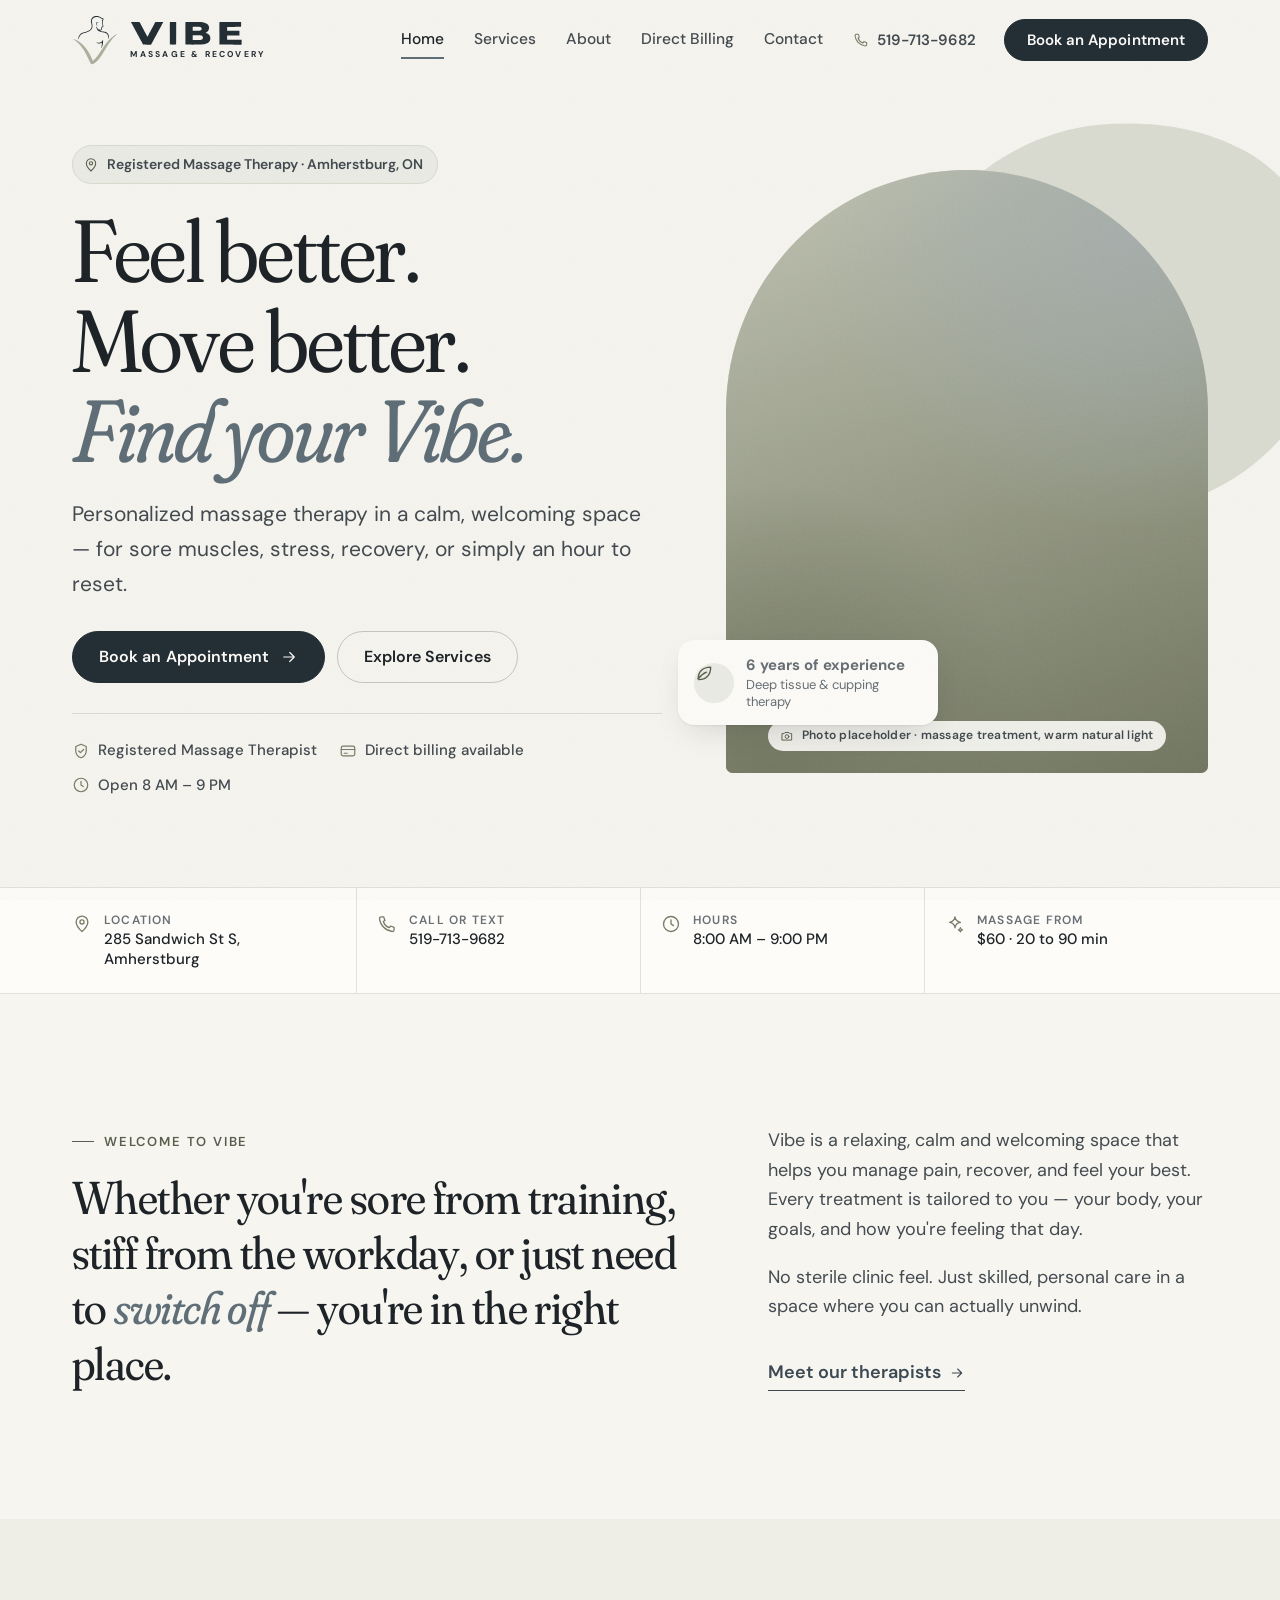
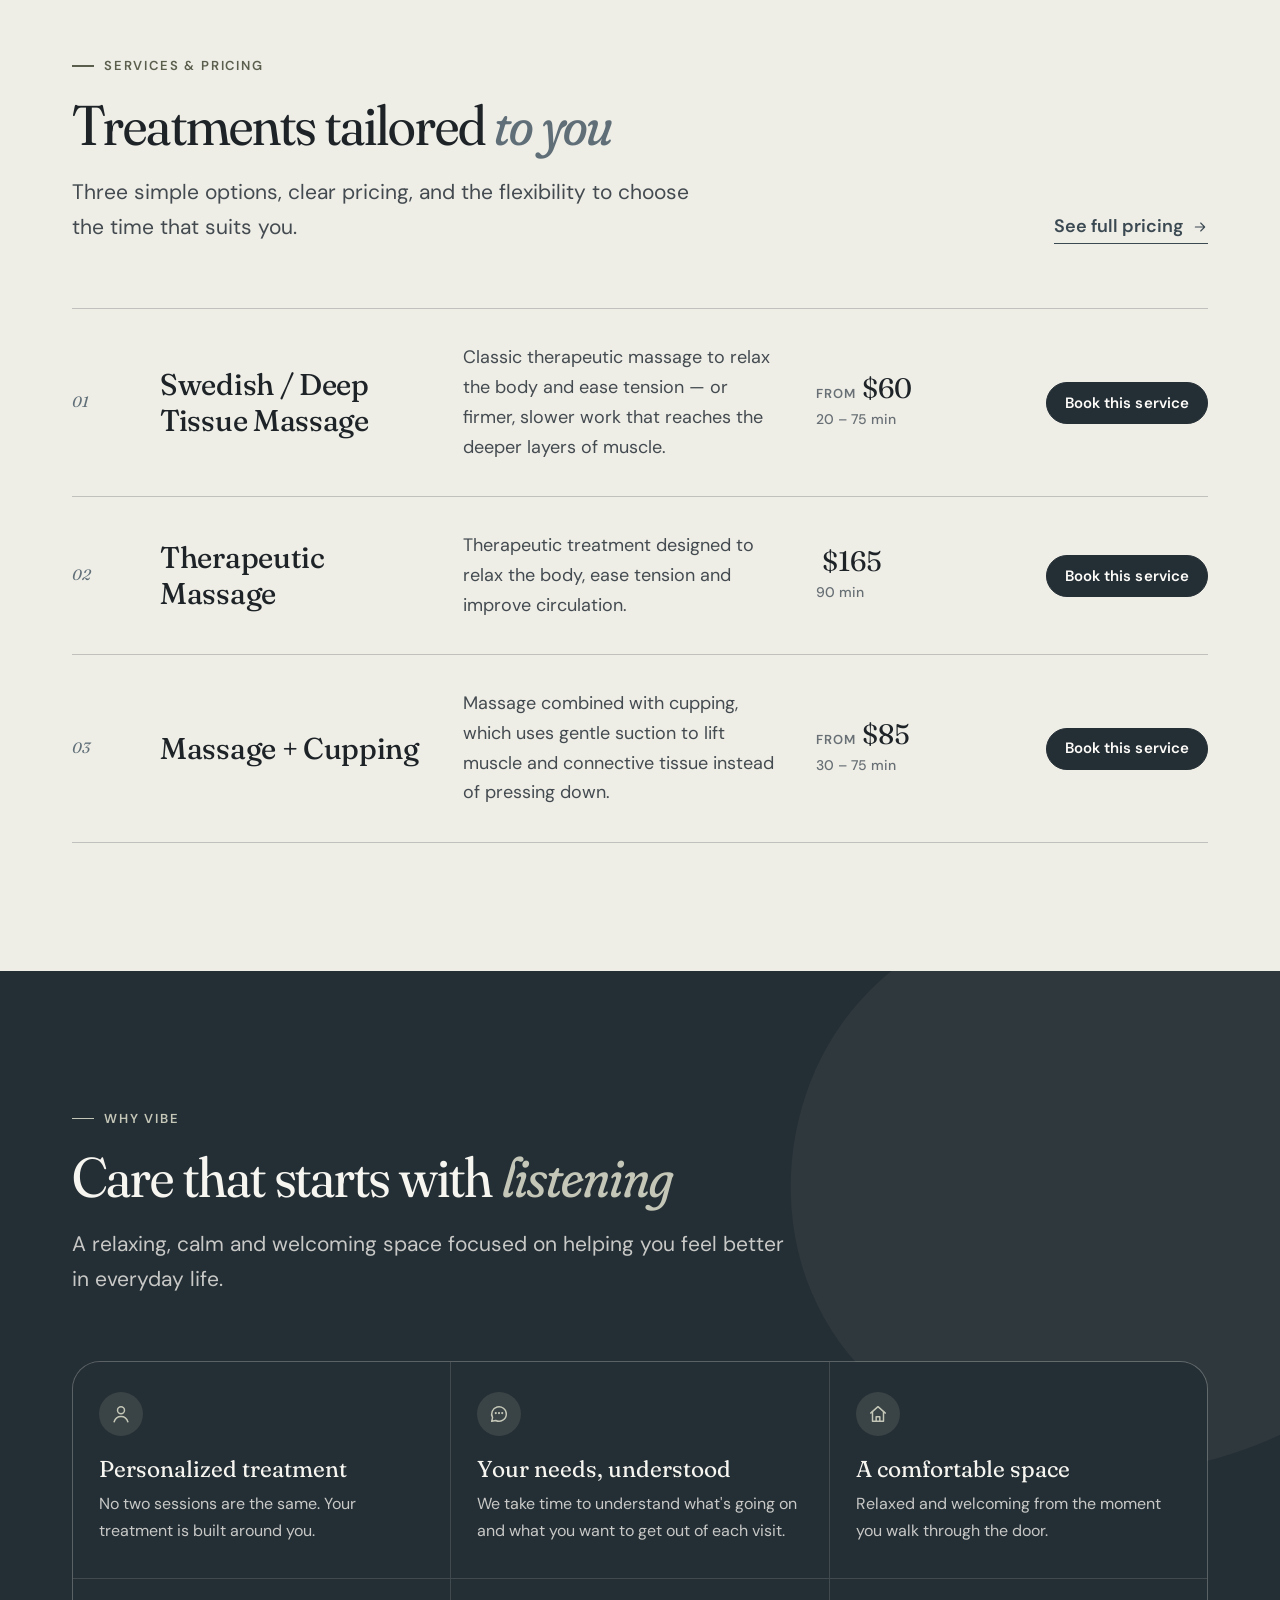
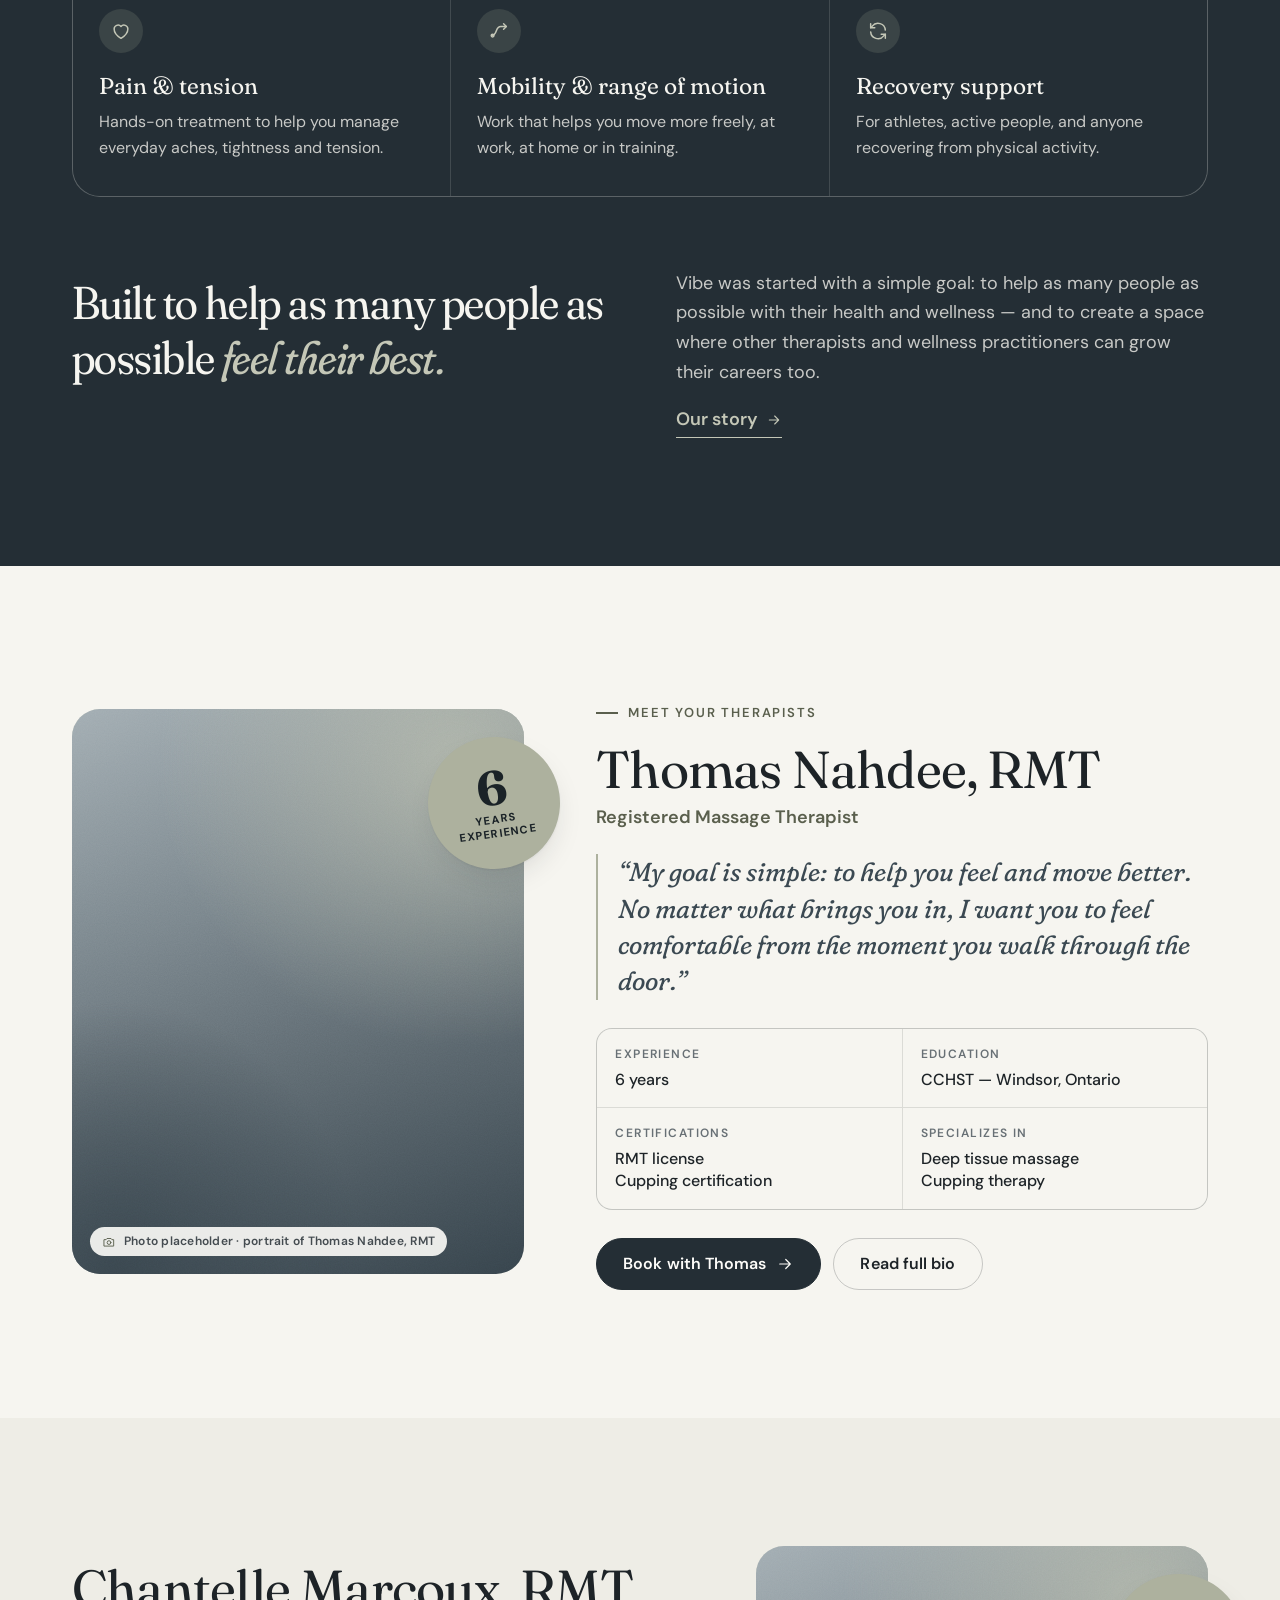
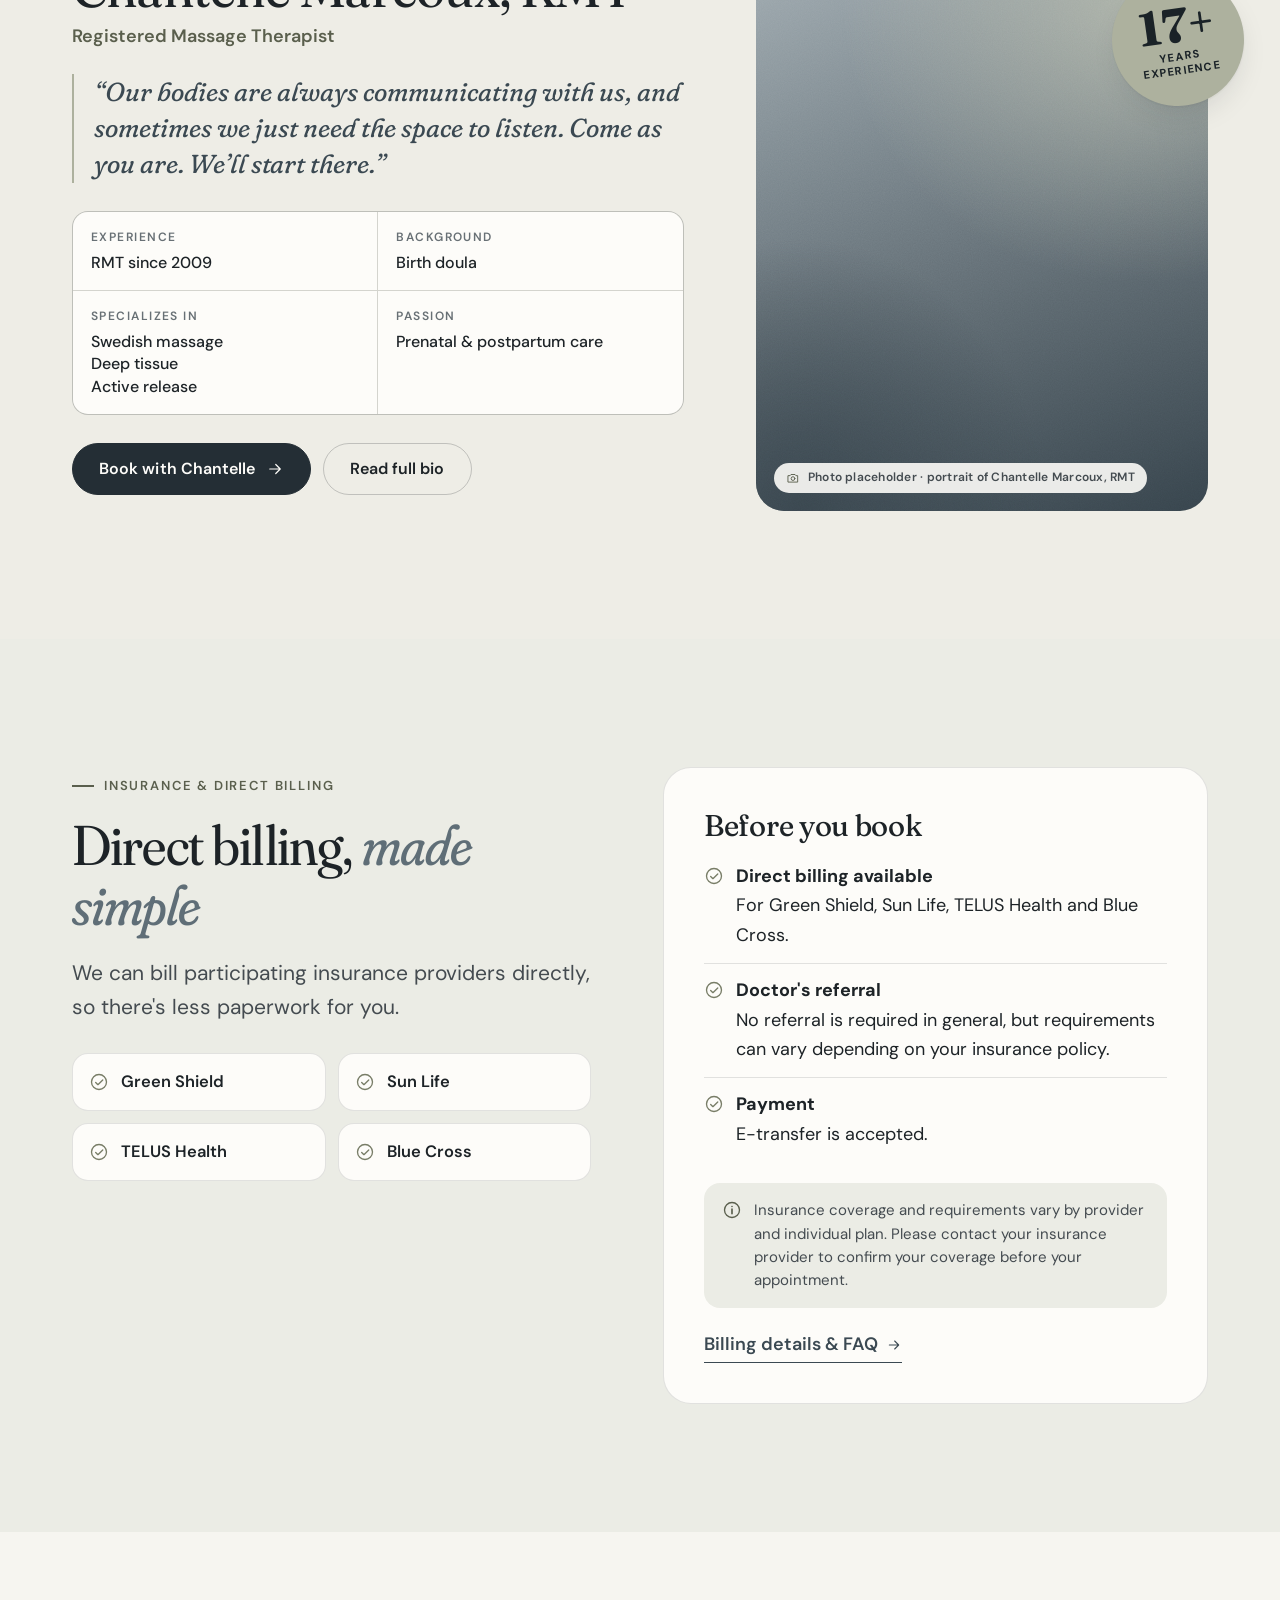
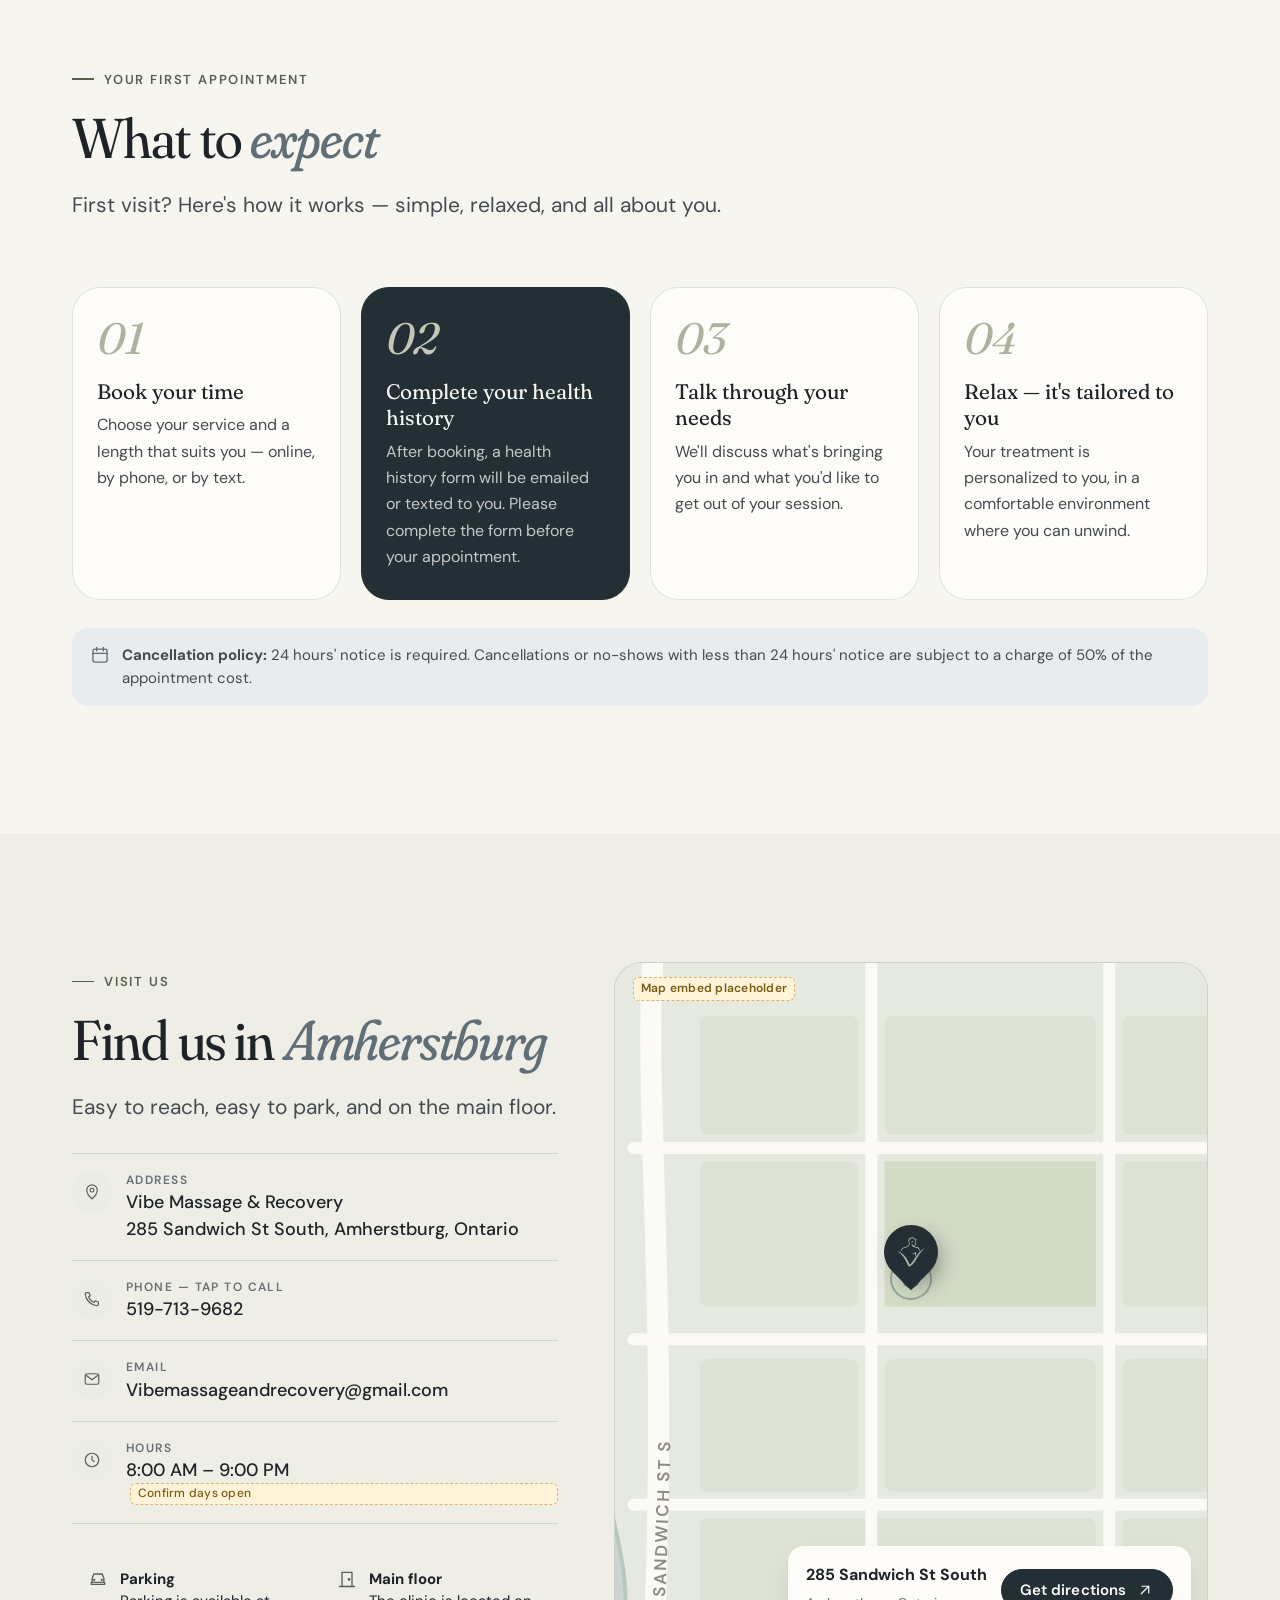
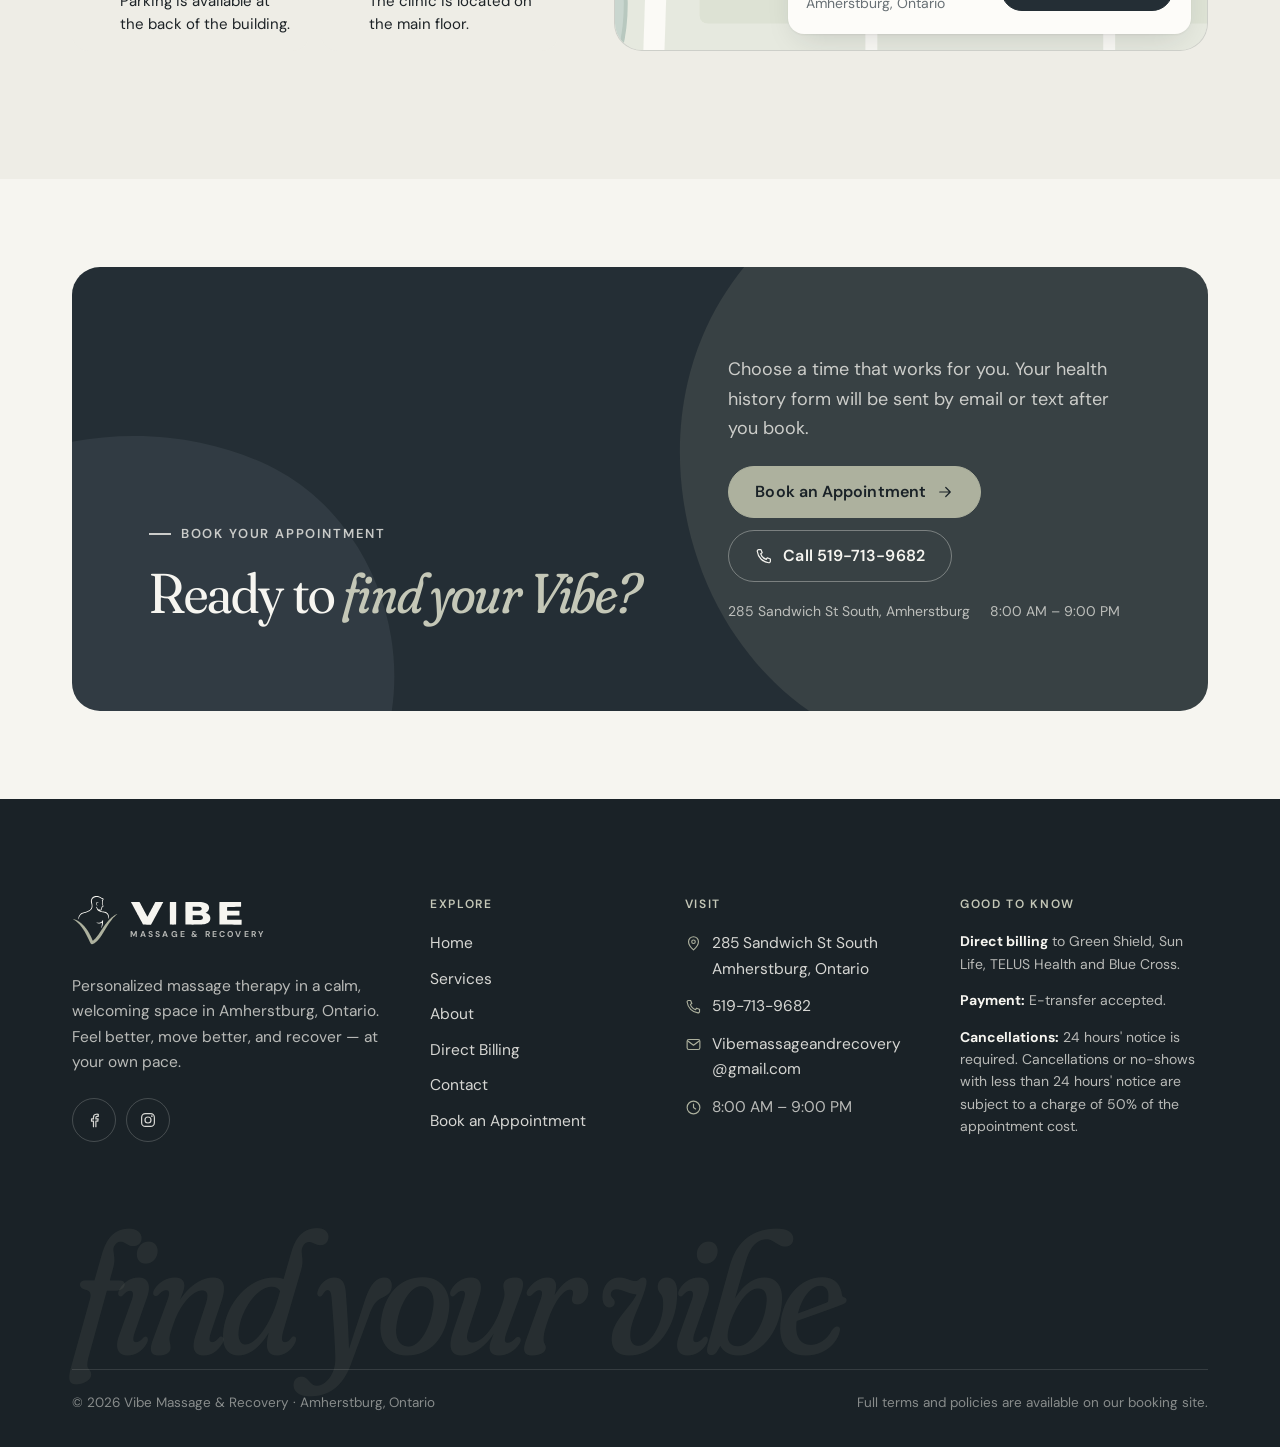
==== index.html @ 2828979a "Use the official Vibe logo and match site colours to it Trace the supplied logo to SVG (full logo, m" ====
<!doctype html>
<html lang="en-CA" class="no-js">
<head>
  <meta charset="utf-8">
  <meta name="viewport" content="width=device-width, initial-scale=1, viewport-fit=cover">
  <title>Vibe Massage & Recovery | Registered Massage Therapy in Amherstburg, ON</title>
  <meta name="description" content="Personalized massage therapy in a calm, welcoming space in Amherstburg, Ontario. Swedish, deep tissue and cupping massage with Thomas Nahdee, RMT and Chantelle Marcoux, RMT. Direct billing available.">
  <meta name="theme-color" content="#f6f5f0">
  <meta property="og:type" content="website">
  <meta property="og:title" content="Vibe Massage & Recovery | Registered Massage Therapy in Amherstburg, ON">
  <meta property="og:description" content="Personalized massage therapy in a calm, welcoming space in Amherstburg, Ontario. Swedish, deep tissue and cupping massage with Thomas Nahdee, RMT and Chantelle Marcoux, RMT. Direct billing available.">
  <meta property="og:locale" content="en_CA">
  <link rel="icon" href="assets/img/favicon.svg" type="image/svg+xml">
  <link rel="preconnect" href="https://fonts.googleapis.com">
  <link rel="preconnect" href="https://fonts.gstatic.com" crossorigin>
  <link href="https://fonts.googleapis.com/css2?family=DM+Sans:opsz,wght@9..40,400;9..40,500;9..40,600;9..40,700&family=Fraunces:ital,opsz,wght,SOFT@0,9..144,300..600,0..100;1,9..144,300..600,0..100&display=swap" rel="stylesheet">
  <link rel="stylesheet" href="assets/css/styles.css">
  <script type="application/ld+json">
  {
    "@context": "https://schema.org",
    "@type": "HealthAndBeautyBusiness",
    "name": "Vibe Massage & Recovery",
    "telephone": "+1-519-713-9682",
    "email": "Vibemassageandrecovery@gmail.com",
    "address": {
      "@type": "PostalAddress",
      "streetAddress": "285 Sandwich St South",
      "addressLocality": "Amherstburg",
      "addressRegion": "ON",
      "addressCountry": "CA"
    },
    "paymentAccepted": "E-transfer"
  }
  </script>
</head>
<body data-page="index.html">
<a class="skip-link" href="#main">Skip to content</a>
<svg width="0" height="0" style="position:absolute" aria-hidden="true" focusable="false">
<symbol id="i-phone" viewBox="0 0 24 24" fill="none" stroke="currentColor" stroke-width="1.6" stroke-linecap="round" stroke-linejoin="round"><path d="M5 3.5h3l1.6 4.2-2 1.3a11 11 0 0 0 7.4 7.4l1.3-2 4.2 1.6v3a2 2 0 0 1-2.2 2A17.5 17.5 0 0 1 3 5.7 2 2 0 0 1 5 3.5Z"/></symbol>
<symbol id="i-mail" viewBox="0 0 24 24" fill="none" stroke="currentColor" stroke-width="1.6" stroke-linecap="round" stroke-linejoin="round"><rect x="3" y="5" width="18" height="14" rx="2.5"/><path d="m4 7 8 6 8-6"/></symbol>
<symbol id="i-pin" viewBox="0 0 24 24" fill="none" stroke="currentColor" stroke-width="1.6" stroke-linecap="round" stroke-linejoin="round"><path d="M12 21s-7-6.2-7-11.5a7 7 0 0 1 14 0C19 14.8 12 21 12 21Z"/><circle cx="12" cy="9.5" r="2.5"/></symbol>
<symbol id="i-clock" viewBox="0 0 24 24" fill="none" stroke="currentColor" stroke-width="1.6" stroke-linecap="round" stroke-linejoin="round"><circle cx="12" cy="12" r="9"/><path d="M12 7v5l3 2"/></symbol>
<symbol id="i-arrow" viewBox="0 0 24 24" fill="none" stroke="currentColor" stroke-width="1.6" stroke-linecap="round" stroke-linejoin="round"><path d="M5 12h14M13 6l6 6-6 6"/></symbol>
<symbol id="i-arrow-up-right" viewBox="0 0 24 24" fill="none" stroke="currentColor" stroke-width="1.6" stroke-linecap="round" stroke-linejoin="round"><path d="M7 17 17 7M8 7h9v9"/></symbol>
<symbol id="i-check" viewBox="0 0 24 24" fill="none" stroke="currentColor" stroke-width="1.6" stroke-linecap="round" stroke-linejoin="round"><circle cx="12" cy="12" r="9"/><path d="m8 12.5 2.7 2.7L16.5 9.5"/></symbol>
<symbol id="i-leaf" viewBox="0 0 24 24" fill="none" stroke="currentColor" stroke-width="1.6" stroke-linecap="round" stroke-linejoin="round"><path d="M5 19c0-8 5-14 15-14 0 10-6 15-14 15"/><path d="M5 19c3-4 6-6.5 10-8"/></symbol>
<symbol id="i-calendar" viewBox="0 0 24 24" fill="none" stroke="currentColor" stroke-width="1.6" stroke-linecap="round" stroke-linejoin="round"><rect x="3.5" y="5" width="17" height="15.5" rx="2.5"/><path d="M3.5 10h17M8 3v4M16 3v4"/></symbol>
<symbol id="i-user" viewBox="0 0 24 24" fill="none" stroke="currentColor" stroke-width="1.6" stroke-linecap="round" stroke-linejoin="round"><circle cx="12" cy="8" r="3.8"/><path d="M4.5 20.5c1.2-3.8 4-5.8 7.5-5.8s6.3 2 7.5 5.8"/></symbol>
<symbol id="i-shield" viewBox="0 0 24 24" fill="none" stroke="currentColor" stroke-width="1.6" stroke-linecap="round" stroke-linejoin="round"><path d="M12 3 5 6v5.5c0 4.5 3 8 7 9.5 4-1.5 7-5 7-9.5V6l-7-3Z"/><path d="m9 12 2.2 2.2L15.5 10"/></symbol>
<symbol id="i-heart" viewBox="0 0 24 24" fill="none" stroke="currentColor" stroke-width="1.6" stroke-linecap="round" stroke-linejoin="round"><path d="M12 20s-7.5-4.6-7.5-10.2A4.3 4.3 0 0 1 12 7a4.3 4.3 0 0 1 7.5 2.8C19.5 15.4 12 20 12 20Z"/></symbol>
<symbol id="i-move" viewBox="0 0 24 24" fill="none" stroke="currentColor" stroke-width="1.6" stroke-linecap="round" stroke-linejoin="round"><path d="M4 17c3 0 4-2 5-5s2-5 5-5h6"/><path d="m17 4 3 3-3 3"/><circle cx="5" cy="17" r="1.5"/></symbol>
<symbol id="i-refresh" viewBox="0 0 24 24" fill="none" stroke="currentColor" stroke-width="1.6" stroke-linecap="round" stroke-linejoin="round"><path d="M20 11a8 8 0 0 0-14.3-4.3L4 8.5"/><path d="M4 4v4.5h4.5"/><path d="M4 13a8 8 0 0 0 14.3 4.3L20 15.5"/><path d="M20 20v-4.5h-4.5"/></symbol>
<symbol id="i-chat" viewBox="0 0 24 24" fill="none" stroke="currentColor" stroke-width="1.6" stroke-linecap="round" stroke-linejoin="round"><path d="M20 12a8 8 0 0 1-11.6 7.1L4 20l1-4A8 8 0 1 1 20 12Z"/><path d="M8.5 11h.01M12 11h.01M15.5 11h.01" stroke-width="2.4"/></symbol>
<symbol id="i-clipboard" viewBox="0 0 24 24" fill="none" stroke="currentColor" stroke-width="1.6" stroke-linecap="round" stroke-linejoin="round"><rect x="5" y="4.5" width="14" height="16.5" rx="2.5"/><path d="M9 4.5V3h6v1.5M8.5 10h7M8.5 13.5h7M8.5 17h4"/></symbol>
<symbol id="i-home" viewBox="0 0 24 24" fill="none" stroke="currentColor" stroke-width="1.6" stroke-linecap="round" stroke-linejoin="round"><path d="M4 11 12 4l8 7"/><path d="M6 9.5V20h12V9.5"/><path d="M10 20v-5h4v5"/></symbol>
<symbol id="i-car" viewBox="0 0 24 24" fill="none" stroke="currentColor" stroke-width="1.6" stroke-linecap="round" stroke-linejoin="round"><path d="M5 16V11l2-5h10l2 5v5"/><path d="M4 16h16v2.5H4z"/><circle cx="7.5" cy="13" r=".6"/><circle cx="16.5" cy="13" r=".6"/></symbol>
<symbol id="i-door" viewBox="0 0 24 24" fill="none" stroke="currentColor" stroke-width="1.6" stroke-linecap="round" stroke-linejoin="round"><path d="M3 21h18"/><path d="M6 21V4h12v17"/><circle cx="14.5" cy="12.5" r=".8"/></symbol>
<symbol id="i-card" viewBox="0 0 24 24" fill="none" stroke="currentColor" stroke-width="1.6" stroke-linecap="round" stroke-linejoin="round"><rect x="3" y="5.5" width="18" height="13" rx="2.5"/><path d="M3 10h18M7 15h4"/></symbol>
<symbol id="i-camera" viewBox="0 0 24 24" fill="none" stroke="currentColor" stroke-width="1.6" stroke-linecap="round" stroke-linejoin="round"><path d="M4 8h3l1.5-2h7L17 8h3v11H4z"/><circle cx="12" cy="13" r="3.2"/></symbol>
<symbol id="i-info" viewBox="0 0 24 24" fill="none" stroke="currentColor" stroke-width="1.6" stroke-linecap="round" stroke-linejoin="round"><circle cx="12" cy="12" r="9"/><path d="M12 11v5.5M12 7.8h.01" stroke-width="2"/></symbol>
<symbol id="i-close" viewBox="0 0 24 24" fill="none" stroke="currentColor" stroke-width="1.6" stroke-linecap="round" stroke-linejoin="round"><path d="M6 6l12 12M18 6 6 18"/></symbol>
<symbol id="i-sparkle" viewBox="0 0 24 24" fill="none" stroke="currentColor" stroke-width="1.6" stroke-linecap="round" stroke-linejoin="round"><path d="M12 3.5c.6 4.2 2.3 5.9 6.5 6.5-4.2.6-5.9 2.3-6.5 6.5-.6-4.2-2.3-5.9-6.5-6.5 4.2-.6 5.9-2.3 6.5-6.5Z"/><path d="M18.5 16.5c.3 1.6.9 2.2 2.5 2.5-1.6.3-2.2.9-2.5 2.5-.3-1.6-.9-2.2-2.5-2.5 1.6-.3 2.2-.9 2.5-2.5Z"/></symbol>
<symbol id="i-instagram" viewBox="0 0 24 24" fill="none" stroke="currentColor" stroke-width="1.6" stroke-linecap="round" stroke-linejoin="round"><rect x="3.5" y="3.5" width="17" height="17" rx="5"/><circle cx="12" cy="12" r="4"/><path d="M17.2 6.8h.01" stroke-width="2.4"/></symbol>
<symbol id="i-facebook" viewBox="0 0 24 24" fill="none" stroke="currentColor" stroke-width="1.6" stroke-linecap="round" stroke-linejoin="round"><path d="M14.5 21v-7.5h2.6l.4-3h-3V8.6c0-.9.3-1.5 1.6-1.5h1.6V4.4a21 21 0 0 0-2.4-.1c-2.4 0-4 1.4-4 4.1v2.1H8.7v3h2.6V21"/></symbol>
</svg>
<header class="site-header">
  <div class="container nav">
    <a class="brand" href="index.html" aria-label="Vibe Massage &amp; Recovery — home">
  <img class="brand__mark" src="assets/img/logo-mark.svg" alt="" width="304" height="327">
  <span class="brand__text"><img class="brand__name" src="assets/img/logo-wordmark.svg" alt="" width="331" height="71"><span class="brand__sub">Massage &amp; Recovery</span></span>
</a>
    <nav class="nav__links" aria-label="Main">
      <a href="index.html" aria-current="page">Home</a>
      <a href="services.html">Services</a>
      <a href="about.html">About</a>
      <a href="billing.html">Direct Billing</a>
      <a href="contact.html">Contact</a>
    </nav>
    <a class="nav__phone" href="tel:+15197139682"><svg aria-hidden="true"><use href="#i-phone"/></svg>519-713-9682</a>
    <a class="btn btn--sm nav__book" href="contact.html#book" data-book><span class="long">Book an Appointment</span><span class="short">Book</span></a>
    <button class="menu-toggle" type="button" aria-controls="mobile-menu" aria-expanded="false" aria-label="Open menu"><span></span></button>
  </div>
</header>
<div class="mobile-menu" id="mobile-menu">
  <nav aria-label="Mobile">
    <a href="index.html" aria-current="page">Home<svg aria-hidden="true"><use href="#i-arrow"/></svg></a>
    <a href="services.html">Services<svg aria-hidden="true"><use href="#i-arrow"/></svg></a>
    <a href="about.html">About<svg aria-hidden="true"><use href="#i-arrow"/></svg></a>
    <a href="billing.html">Direct Billing<svg aria-hidden="true"><use href="#i-arrow"/></svg></a>
    <a href="contact.html">Contact<svg aria-hidden="true"><use href="#i-arrow"/></svg></a>
  </nav>
  <a class="btn btn--block" href="contact.html#book" data-book>Book an Appointment <svg aria-hidden="true"><use href="#i-arrow"/></svg></a>
  <div class="mobile-menu__contact">
    <a href="tel:+15197139682"><svg aria-hidden="true"><use href="#i-phone"/></svg>519-713-9682</a>
    <a href="mailto:Vibemassageandrecovery@gmail.com"><svg aria-hidden="true"><use href="#i-mail"/></svg>Vibemassageandrecovery@gmail.com</a>
    <a href="https://www.google.com/maps/search/?api=1&query=285+Sandwich+St+S%2C+Amherstburg%2C+ON" target="_blank" rel="noopener"><svg aria-hidden="true"><use href="#i-pin"/></svg>285 Sandwich St South, Amherstburg</a>
  </div>
</div>
<main id="main">

<section class="hero" data-hero aria-labelledby="hero-title">
  <div class="container hero__grid">
    <div class="reveal">
      <a class="hero__location" href="https://www.google.com/maps/search/?api=1&query=285+Sandwich+St+S%2C+Amherstburg%2C+ON" target="_blank" rel="noopener"><svg aria-hidden="true"><use href="#i-pin"/></svg><span><span class="hide-sm">Registered </span>Massage Therapy · Amherstburg, ON</span></a>
      <h1 class="display" id="hero-title">Feel better.<br>Move better.<br><em>Find your Vibe.</em></h1>
      <p class="lede">Personalized massage therapy in a calm, welcoming space — for sore muscles, stress, recovery, or simply an hour to reset.</p>
      <div class="btn-row btn-row--stack">
        <a class="btn" href="contact.html#book" data-book>Book an Appointment <svg aria-hidden="true"><use href="#i-arrow"/></svg></a>
        <a class="btn btn--secondary" href="services.html">Explore Services</a>
      </div>
      <ul class="hero__facts">
        <li><svg aria-hidden="true"><use href="#i-shield"/></svg>Registered Massage Therapist</li>
        <li><svg aria-hidden="true"><use href="#i-card"/></svg>Direct billing available</li>
        <li><svg aria-hidden="true"><use href="#i-clock"/></svg>Open 8 AM – 9 PM</li>
      </ul>
    </div>
    <div class="hero__media reveal reveal-d2">
      <svg class="organic hero__blob" viewBox="0 0 540 480" aria-hidden="true"><path fill="currentColor" d="M421 60c68 38 108 124 96 205-12 80-76 156-160 185-84 30-188 13-250-47C45 343 26 244 58 168 90 92 173 38 256 30c56-5 115 2 165 30Z"/></svg>
      <div class="frame frame--arch">
        <div class="ph" role="img" aria-label="massage treatment, warm natural light"><span class="ph__label"><svg aria-hidden="true"><use href="#i-camera"/></svg>Photo placeholder · massage treatment, warm natural light</span></div>
      </div>
      <div class="hero__card">
        <span class="hero__card-icon"><svg aria-hidden="true"><use href="#i-leaf"/></svg></span>
        <span><strong>6 years of experience</strong><span>Deep tissue &amp; cupping therapy</span></span>
      </div>
    </div>
  </div>
</section>

<div class="info-strip">
  <div class="container info-strip__grid">
    <a class="info-strip__item" href="https://www.google.com/maps/search/?api=1&query=285+Sandwich+St+S%2C+Amherstburg%2C+ON" target="_blank" rel="noopener"><svg aria-hidden="true"><use href="#i-pin"/></svg><span><small>Location</small><span>285 Sandwich St S, Amherstburg</span></span></a>
    <a class="info-strip__item" href="tel:+15197139682"><svg aria-hidden="true"><use href="#i-phone"/></svg><span><small>Call or text</small><span>519-713-9682</span></span></a>
    <div class="info-strip__item"><svg aria-hidden="true"><use href="#i-clock"/></svg><span><small>Hours</small><span>8:00 AM – 9:00 PM</span></span></div>
    <a class="info-strip__item" href="services.html"><svg aria-hidden="true"><use href="#i-sparkle"/></svg><span><small>Massage from</small><span>$60 · 20 to 90 min</span></span></a>
  </div>
</div>

<section class="section" aria-labelledby="intro-title">
  <div class="container intro__grid">
    <div class="reveal">
      <p class="eyebrow">Welcome to Vibe</p>
      <h2 class="statement" id="intro-title">Whether you're sore from training, stiff from the workday, or just need to <em>switch off</em> — you're in the right place.</h2>
    </div>
    <div class="intro__side reveal reveal-d1">
      <p>Vibe is a relaxing, calm and welcoming space that helps you manage pain, recover, and feel your best. Every treatment is tailored to you — your body, your goals, and how you're feeling that day.</p>
      <p>No sterile clinic feel. Just skilled, personal care in a space where you can actually unwind.</p>
      <a class="link-arrow" href="about.html">Meet our therapists <svg aria-hidden="true"><use href="#i-arrow"/></svg></a>
    </div>
  </div>
</section>

<section class="section section--paper2" id="services" aria-labelledby="services-title">
  <div class="container">
    <div class="section-head section-head--row reveal">
      <div>
        <p class="eyebrow">Services &amp; pricing</p>
        <h2 class="h2" id="services-title">Treatments tailored <em>to you</em></h2>
        <p class="lede">Three simple options, clear pricing, and the flexibility to choose the time that suits you.</p>
      </div>
      <a class="link-arrow" href="services.html">See full pricing <svg aria-hidden="true"><use href="#i-arrow"/></svg></a>
    </div>
    <div class="service-list">
      <article class="service-row reveal">
        <span class="service-row__num">01</span>
        <div class="service-row__title"><h3 class="h3">Swedish / Deep Tissue Massage</h3></div>
        <p>Classic therapeutic massage to relax the body and ease tension — or firmer, slower work that reaches the deeper layers of muscle.</p>
        <div class="service-row__meta">
          <span class="service-row__price"><small>From</small>$60</span>
          <span class="service-row__dur">20 – 75 min</span>
        </div>
        <div class="service-row__actions">
          <a class="btn btn--sm" href="contact.html#book" data-book data-service="Swedish / Deep Tissue Massage">Book this service</a>
        </div>
      </article>
      <article class="service-row reveal">
        <span class="service-row__num">02</span>
        <div class="service-row__title"><h3 class="h3">Therapeutic Massage</h3></div>
        <p>Therapeutic treatment designed to relax the body, ease tension and improve circulation.</p>
        <div class="service-row__meta">
          <span class="service-row__price"><small></small>$165</span>
          <span class="service-row__dur">90 min</span>
        </div>
        <div class="service-row__actions">
          <a class="btn btn--sm" href="contact.html#book" data-book data-service="Therapeutic Massage">Book this service</a>
        </div>
      </article>
      <article class="service-row reveal">
        <span class="service-row__num">03</span>
        <div class="service-row__title"><h3 class="h3">Massage + Cupping</h3></div>
        <p>Massage combined with cupping, which uses gentle suction to lift muscle and connective tissue instead of pressing down.</p>
        <div class="service-row__meta">
          <span class="service-row__price"><small>From</small>$85</span>
          <span class="service-row__dur">30 – 75 min</span>
        </div>
        <div class="service-row__actions">
          <a class="btn btn--sm" href="contact.html#book" data-book data-service="Massage + Cupping">Book this service</a>
        </div>
      </article>
    </div>
  </div>
</section>

<section class="section section--dark" aria-labelledby="why-title" style="overflow:hidden">
  <svg class="organic" style="width:60%;right:-20%;top:-10%" viewBox="0 0 540 480" aria-hidden="true"><path fill="currentColor" d="M437 118c43 61 52 150 13 214-39 65-127 106-212 104-86-2-169-47-203-117-35-70-21-164 36-221 57-58 157-78 236-61 55 12 97 34 130 81Z"/></svg>
  <div class="container">
    <div class="section-head reveal">
      <p class="eyebrow">Why Vibe</p>
      <h2 class="h2" id="why-title">Care that starts with <em>listening</em></h2>
      <p class="lede">A relaxing, calm and welcoming space focused on helping you feel better in everyday life.</p>
    </div>
    <div class="why__grid">
      <div class="why__item reveal"><span class="why__icon"><svg aria-hidden="true"><use href="#i-user"/></svg></span><h3>Personalized treatment</h3><p>No two sessions are the same. Your treatment is built around you.</p></div>
      <div class="why__item reveal reveal-d1"><span class="why__icon"><svg aria-hidden="true"><use href="#i-chat"/></svg></span><h3>Your needs, understood</h3><p>We take time to understand what's going on and what you want to get out of each visit.</p></div>
      <div class="why__item reveal reveal-d2"><span class="why__icon"><svg aria-hidden="true"><use href="#i-home"/></svg></span><h3>A comfortable space</h3><p>Relaxed and welcoming from the moment you walk through the door.</p></div>
      <div class="why__item reveal"><span class="why__icon"><svg aria-hidden="true"><use href="#i-heart"/></svg></span><h3>Pain &amp; tension</h3><p>Hands-on treatment to help you manage everyday aches, tightness and tension.</p></div>
      <div class="why__item reveal reveal-d1"><span class="why__icon"><svg aria-hidden="true"><use href="#i-move"/></svg></span><h3>Mobility &amp; range of motion</h3><p>Work that helps you move more freely, at work, at home or in training.</p></div>
      <div class="why__item reveal reveal-d2"><span class="why__icon"><svg aria-hidden="true"><use href="#i-refresh"/></svg></span><h3>Recovery support</h3><p>For athletes, active people, and anyone recovering from physical activity.</p></div>
    </div>
    <div class="why__story reveal">
      <p class="statement" style="color:var(--paper)">Built to help as many people as possible <em>feel their best.</em></p>
      <div>
        <p>Vibe was started with a simple goal: to help as many people as possible with their health and wellness — and to create a space where other therapists and wellness practitioners can grow their careers too.</p>
        <a class="link-arrow" href="about.html">Our story <svg aria-hidden="true"><use href="#i-arrow"/></svg></a>
      </div>
    </div>
  </div>
</section>

<section class="section" aria-labelledby="therapist-title">
  <div class="container grid-2 grid-2--wide-right">
    <div class="therapist__media reveal">
      <div class="frame ratio-4x5">
        <!-- Replace with a professional portrait of Thomas when available -->
        <div class="ph ph--brown" role="img" aria-label="portrait of Thomas Nahdee, RMT"><span class="ph__label"><svg aria-hidden="true"><use href="#i-camera"/></svg>Photo placeholder · portrait of Thomas Nahdee, RMT</span></div>
      </div>
      <div class="therapist__badge"><div><strong>6</strong><span>Years<br>experience</span></div></div>
    </div>
    <div class="reveal reveal-d1">
      <p class="eyebrow">Meet your therapists</p>
      <h2 class="therapist__name" id="therapist-title">Thomas Nahdee, RMT</h2>
      <p class="therapist__title">Registered Massage Therapist</p>
      <blockquote class="quote">“My goal is simple: to help you feel and move better. No matter what brings you in, I want you to feel comfortable from the moment you walk through the door.”</blockquote>
      <dl class="creds">
        <div><dt>Experience</dt><dd>6 years</dd></div>
        <div><dt>Education</dt><dd>CCHST — Windsor, Ontario</dd></div>
        <div><dt>Certifications</dt><dd>RMT license<br>Cupping certification</dd></div>
        <div><dt>Specializes in</dt><dd>Deep tissue massage<br>Cupping therapy</dd></div>
      </dl>
      <div class="btn-row">
        <a class="btn" href="contact.html#book" data-book>Book with Thomas <svg aria-hidden="true"><use href="#i-arrow"/></svg></a>
        <a class="btn btn--secondary" href="about.html#thomas">Read full bio</a>
      </div>
    </div>
  </div>
</section>

<section class="section section--paper2" aria-labelledby="chantelle-title">
  <div class="container grid-2 grid-2--wide-left">
    <div class="reveal">
      <h2 class="therapist__name" id="chantelle-title">Chantelle Marcoux, RMT</h2>
      <p class="therapist__title">Registered Massage Therapist</p>
      <blockquote class="quote">“Our bodies are always communicating with us, and sometimes we just need the space to listen. Come as you are. We’ll start there.”</blockquote>
      <dl class="creds">
        <div><dt>Experience</dt><dd>RMT since 2009</dd></div>
        <div><dt>Background</dt><dd>Birth doula</dd></div>
        <div><dt>Specializes in</dt><dd>Swedish massage<br>Deep tissue<br>Active release</dd></div>
        <div><dt>Passion</dt><dd>Prenatal &amp; postpartum care</dd></div>
      </dl>
      <div class="btn-row">
        <a class="btn" href="contact.html#book" data-book>Book with Chantelle <svg aria-hidden="true"><use href="#i-arrow"/></svg></a>
        <a class="btn btn--secondary" href="about.html#chantelle">Read full bio</a>
      </div>
    </div>
    <div class="therapist__media media-first reveal reveal-d1">
      <div class="frame ratio-4x5">
        <!-- Replace with a professional portrait of Chantelle when available -->
        <div class="ph ph--brown" role="img" aria-label="portrait of Chantelle Marcoux, RMT"><span class="ph__label"><svg aria-hidden="true"><use href="#i-camera"/></svg>Photo placeholder · portrait of Chantelle Marcoux, RMT</span></div>
      </div>
      <div class="therapist__badge"><div><strong>17+</strong><span>Years<br>experience</span></div></div>
    </div>
  </div>
</section>

<section class="section section--sage" id="direct-billing" aria-labelledby="billing-title">
  <div class="container billing">
    <div class="reveal">
      <p class="eyebrow">Insurance &amp; direct billing</p>
      <h2 class="h2" id="billing-title">Direct billing, <em>made simple</em></h2>
      <p class="lede">We can bill participating insurance providers directly, so there's less paperwork for you.</p>
      <div class="providers" style="margin-top:28px">
        <div class="provider"><svg aria-hidden="true"><use href="#i-check"/></svg>Green Shield</div>
        <div class="provider"><svg aria-hidden="true"><use href="#i-check"/></svg>Sun Life</div>
        <div class="provider"><svg aria-hidden="true"><use href="#i-check"/></svg>TELUS Health</div>
        <div class="provider"><svg aria-hidden="true"><use href="#i-check"/></svg>Blue Cross</div>
      </div>
    </div>
    <div class="billing__panel reveal reveal-d1">
      <h3 class="h3">Before you book</h3>
      <ul class="check-list">
        <li><svg aria-hidden="true"><use href="#i-check"/></svg><span><strong>Direct billing available</strong>For Green Shield, Sun Life, TELUS Health and Blue Cross.</span></li>
        <li><svg aria-hidden="true"><use href="#i-check"/></svg><span><strong>Doctor's referral</strong>No referral is required in general, but requirements can vary depending on your insurance policy.</span></li>
        <li><svg aria-hidden="true"><use href="#i-check"/></svg><span><strong>Payment</strong>E-transfer is accepted.</span></li>
      </ul>
      <div class="note"><svg aria-hidden="true"><use href="#i-info"/></svg><span>Insurance coverage and requirements vary by provider and individual plan. Please contact your insurance provider to confirm your coverage before your appointment.</span></div>
      <a class="link-arrow" href="billing.html" style="margin-top:22px">Billing details &amp; FAQ <svg aria-hidden="true"><use href="#i-arrow"/></svg></a>
    </div>
  </div>
</section>

<section class="section" aria-labelledby="first-title">
  <div class="container">
    <div class="section-head reveal">
      <p class="eyebrow">Your first appointment</p>
      <h2 class="h2" id="first-title">What to <em>expect</em></h2>
      <p class="lede">First visit? Here's how it works — simple, relaxed, and all about you.</p>
    </div>
    <ol class="steps" style="list-style:none;padding:0;margin:0">
      <li class="step reveal"><h3>Book your time</h3><p>Choose your service and a length that suits you — online, by phone, or by text.</p></li>
      <li class="step step--highlight reveal reveal-d1"><h3>Complete your health history</h3><p>After booking, a health history form will be emailed or texted to you. Please complete the form before your appointment.</p></li>
      <li class="step reveal reveal-d2"><h3>Talk through your needs</h3><p>We'll discuss what's bringing you in and what you'd like to get out of your session.</p></li>
      <li class="step reveal reveal-d3"><h3>Relax — it's tailored to you</h3><p>Your treatment is personalized to you, in a comfortable environment where you can unwind.</p></li>
    </ol>
    <div class="note note--brown reveal" style="margin-top:28px"><svg aria-hidden="true"><use href="#i-calendar"/></svg><span><strong>Cancellation policy:</strong> 24 hours' notice is required. Cancellations or no-shows with less than 24 hours' notice are subject to a charge of 50% of the appointment cost.</span></div>
  </div>
</section>

<section class="section section--paper2" id="visit" aria-labelledby="visit-title">
  <div class="container">
    <div class="location">
  <div class="reveal">
    <p class="eyebrow">Visit us</p>
    <h2 class="h2" id="visit-title">Find us in <em>Amherstburg</em></h2>
    <p class="lede" style="margin-bottom:28px">Easy to reach, easy to park, and on the main floor.</p>
    <div class="contact-list">
      <a class="contact-list__link" href="https://www.google.com/maps/search/?api=1&query=285+Sandwich+St+S%2C+Amherstburg%2C+ON" target="_blank" rel="noopener"><span class="ci"><svg aria-hidden="true"><use href="#i-pin"/></svg></span><span><small>Address</small><span>Vibe Massage &amp; Recovery<br>285 Sandwich St South, Amherstburg, Ontario</span></span></a>
      <a class="contact-list__link" href="tel:+15197139682"><span class="ci"><svg aria-hidden="true"><use href="#i-phone"/></svg></span><span><small>Phone — tap to call</small><span>519-713-9682</span></span></a>
      <a class="contact-list__link" href="mailto:Vibemassageandrecovery@gmail.com"><span class="ci"><svg aria-hidden="true"><use href="#i-mail"/></svg></span><span><small>Email</small><span>Vibemassageandrecovery@gmail.com</span></span></a>
      <div><span class="ci"><svg aria-hidden="true"><use href="#i-clock"/></svg></span><span><small>Hours</small><span>8:00 AM – 9:00 PM <span class="placeholder-tag">Confirm days open</span></span></span></div>
    </div>
    <div class="facts-row">
      <div class="fact"><svg aria-hidden="true"><use href="#i-car"/></svg><span><strong>Parking</strong>Parking is available at the back of the building.</span></div>
      <div class="fact"><svg aria-hidden="true"><use href="#i-door"/></svg><span><strong>Main floor</strong>The clinic is located on the main floor.</span></div>
    </div>
  </div>
  <div class="map reveal reveal-d1" role="img" aria-label="Map placeholder showing 285 Sandwich St South, Amherstburg">
    <!-- PLACEHOLDER: replace this block with a Google Maps <iframe> embed for 285 Sandwich St South, Amherstburg -->
    <svg class="map__art" viewBox="0 0 800 520" preserveAspectRatio="xMidYMid slice" aria-hidden="true">
  <rect width="800" height="520" fill="#e6e9df"/>
  <path d="M0 0h150c-20 90 30 150 10 260s40 180 20 260H0Z" fill="#c9d6cf"/>
  <path d="M150 0c-20 90 30 150 10 260s40 180 20 260" fill="none" stroke="#b8c8bf" stroke-width="3"/>
  <g fill="#dde2d4">
    <rect x="240" y="40" width="120" height="90" rx="6"/><rect x="380" y="40" width="160" height="90" rx="6"/><rect x="560" y="40" width="200" height="90" rx="6"/>
    <rect x="240" y="150" width="120" height="110" rx="6"/><rect x="560" y="150" width="200" height="110" rx="6"/>
    <rect x="240" y="300" width="120" height="100" rx="6"/><rect x="380" y="300" width="160" height="100" rx="6"/><rect x="560" y="300" width="200" height="100" rx="6"/>
    <rect x="240" y="420" width="300" height="80" rx="6"/><rect x="560" y="420" width="200" height="80" rx="6"/>
  </g>
  <path d="M380 150h160v110H380z" fill="#d3dcc6"/>
  <g stroke="#fbfaf6" stroke-linecap="round" fill="none">
    <path d="M205 -10c-8 120 12 260 0 540" stroke-width="16"/>
    <path d="M550 -10v540M370 -10v540" stroke-width="9"/>
    <path d="M190 140h620M190 285h620M190 410h620" stroke-width="9"/>
  </g>
  <g font-family="DM Sans, sans-serif" font-size="13" font-weight="600" fill="#8d8a80" letter-spacing="1.5">
    <text x="214" y="480" transform="rotate(-88 214 480)">SANDWICH ST S</text>
    <text x="36" y="250" fill="#8fa39a" font-style="italic" letter-spacing="3">DETROIT RIVER</text>
  </g>
</svg>
    <span class="placeholder-tag map__tag">Map embed placeholder</span>
    <span class="map__pulse"></span>
    <div class="map__pin"><span class="map__pin-dot"><img src="assets/img/logo-mark-light.svg" alt="" width="304" height="327"></span></div>
    <div class="map__card">
      <div><strong>285 Sandwich St South</strong><span>Amherstburg, Ontario</span></div>
      <a class="btn btn--sm" href="https://www.google.com/maps/search/?api=1&query=285+Sandwich+St+S%2C+Amherstburg%2C+ON" target="_blank" rel="noopener">Get directions <svg aria-hidden="true"><use href="#i-arrow-up-right"/></svg></a>
    </div>
  </div>
</div>
  </div>
</section>

<section class="section section--tight" aria-labelledby="cta-title">
  <div class="container">
    <div class="cta-band reveal">
      <svg class="organic cta-band__blob" viewBox="0 0 540 480" aria-hidden="true"><path fill="currentColor" d="M421 60c68 38 108 124 96 205-12 80-76 156-160 185-84 30-188 13-250-47C45 343 26 244 58 168 90 92 173 38 256 30c56-5 115 2 165 30Z"/></svg>
      <svg class="organic cta-band__blob cta-band__blob--2" viewBox="0 0 540 480" aria-hidden="true"><path fill="currentColor" d="M437 118c43 61 52 150 13 214-39 65-127 106-212 104-86-2-169-47-203-117-35-70-21-164 36-221 57-58 157-78 236-61 55 12 97 34 130 81Z"/></svg>
      <div class="cta-band__inner">
        <div>
          <p class="eyebrow">Book your appointment</p>
          <h2 class="h2" id="cta-title">Ready to <em>find your Vibe?</em></h2>
        </div>
        <div>
          <p>Choose a time that works for you. Your health history form will be sent by email or text after you book.</p>
          <div class="btn-row btn-row--stack" style="margin-top:22px">
            <a class="btn btn--sage" href="contact.html#book" data-book>Book an Appointment <svg aria-hidden="true"><use href="#i-arrow"/></svg></a>
            <a class="btn btn--ghost-light" href="tel:+15197139682"><svg aria-hidden="true"><use href="#i-phone"/></svg> Call 519-713-9682</a>
          </div>
          <div class="cta-band__meta"><span>285 Sandwich St South, Amherstburg</span><span>8:00 AM – 9:00 PM</span></div>
        </div>
      </div>
    </div>
  </div>
</section>

</main>
<footer class="site-footer">
  <div class="container">
    <div class="footer__grid">
      <div class="footer__brand">
        <a class="brand" href="index.html" aria-label="Vibe Massage &amp; Recovery — home">
  <img class="brand__mark" src="assets/img/logo-mark-light.svg" alt="" width="304" height="327">
  <span class="brand__text"><img class="brand__name" src="assets/img/logo-wordmark-light.svg" alt="" width="331" height="71"><span class="brand__sub">Massage &amp; Recovery</span></span>
</a>
        <p>Personalized massage therapy in a calm, welcoming space in Amherstburg, Ontario. Feel better, move better, and recover — at your own pace.</p>
        <div class="social">
          <!-- TODO: add the real Facebook and Instagram profile URLs -->
          <a href="#" aria-label="Vibe Massage &amp; Recovery on Facebook (link coming soon)"><svg aria-hidden="true"><use href="#i-facebook"/></svg></a>
          <a href="#" aria-label="Vibe Massage &amp; Recovery on Instagram (link coming soon)"><svg aria-hidden="true"><use href="#i-instagram"/></svg></a>
        </div>
      </div>
      <div>
        <p class="footer__h">Explore</p>
        <ul class="footer__links">
          <li><a href="index.html">Home</a></li>
          <li><a href="services.html">Services</a></li>
          <li><a href="about.html">About</a></li>
          <li><a href="billing.html">Direct Billing</a></li>
          <li><a href="contact.html">Contact</a></li>
          <li><a href="contact.html#book" data-book>Book an Appointment</a></li>
        </ul>
      </div>
      <div>
        <p class="footer__h">Visit</p>
        <ul class="footer__contact">
          <li><svg aria-hidden="true"><use href="#i-pin"/></svg><a href="https://www.google.com/maps/search/?api=1&query=285+Sandwich+St+S%2C+Amherstburg%2C+ON" target="_blank" rel="noopener">285 Sandwich St South<br>Amherstburg, Ontario</a></li>
          <li><svg aria-hidden="true"><use href="#i-phone"/></svg><a href="tel:+15197139682">519-713-9682</a></li>
          <li><svg aria-hidden="true"><use href="#i-mail"/></svg><a href="mailto:Vibemassageandrecovery@gmail.com" style="overflow-wrap:anywhere">Vibemassageandrecovery@gmail.com</a></li>
          <li><svg aria-hidden="true"><use href="#i-clock"/></svg><span>8:00 AM – 9:00 PM</span></li>
        </ul>
      </div>
      <div class="footer__policy">
        <p class="footer__h">Good to know</p>
        <p><strong style="color:var(--paper)">Direct billing</strong> to Green Shield, Sun Life, TELUS Health and Blue Cross.</p>
        <p><strong style="color:var(--paper)">Payment:</strong> E-transfer accepted.</p>
        <p><strong style="color:var(--paper)">Cancellations:</strong> 24 hours' notice is required. Cancellations or no-shows with less than 24 hours' notice are subject to a charge of 50% of the appointment cost.</p>
      </div>
    </div>
    <p class="footer__wordmark" aria-hidden="true">find your vibe</p>
    <div class="footer__bottom">
      <span>© <span data-year>2026</span> Vibe Massage &amp; Recovery · Amherstburg, Ontario</span>
      <span>Full terms and policies are available on our booking site.</span>
    </div>
  </div>
</footer>
<div class="action-bar" aria-label="Quick actions">
  <a class="btn btn--secondary" href="tel:+15197139682" aria-label="Call 519-713-9682"><svg aria-hidden="true"><use href="#i-phone"/></svg> Call</a>
  <a class="btn" href="contact.html#book" data-book>Book an Appointment</a>
</div>
<dialog class="book-dialog" id="book-dialog" aria-labelledby="book-dialog-title">
  <div class="book-dialog__head">
    <button class="book-dialog__close" type="button" data-close aria-label="Close"><svg aria-hidden="true"><use href="#i-close"/></svg></button>
    <h2 class="h3" id="book-dialog-title">Book an Appointment</h2>
    <p>Pick the easiest way to reach us and we'll find a time that works.</p>
    <p class="book-dialog__service" data-book-service hidden><svg aria-hidden="true"><use href="#i-leaf"/></svg><span></span></p>
  </div>
  <div class="book-dialog__body">
    <div class="book-dialog__options">
      <!-- PLACEHOLDER: set BOOKING_URL in assets/js/main.js to send every Book button straight to the online booking site. -->
      <a class="book-opt book-opt--primary" href="#" aria-disabled="true" onclick="return false">
        <span class="ci"><svg aria-hidden="true"><use href="#i-calendar"/></svg></span>
        <span><strong>Book online</strong><span>Online booking link coming soon <span class="placeholder-tag">Placeholder</span></span></span>
        <svg aria-hidden="true"><use href="#i-arrow-up-right"/></svg>
      </a>
      <a class="book-opt" href="tel:+15197139682">
        <span class="ci"><svg aria-hidden="true"><use href="#i-phone"/></svg></span>
        <span><strong>Call</strong><span>519-713-9682</span></span>
        <svg aria-hidden="true"><use href="#i-arrow"/></svg>
      </a>
      <a class="book-opt" href="sms:+15197139682">
        <span class="ci"><svg aria-hidden="true"><use href="#i-chat"/></svg></span>
        <span><strong>Text</strong><span>519-713-9682</span></span>
        <svg aria-hidden="true"><use href="#i-arrow"/></svg>
      </a>
      <a class="book-opt" href="mailto:Vibemassageandrecovery@gmail.com?subject=Appointment%20request">
        <span class="ci"><svg aria-hidden="true"><use href="#i-mail"/></svg></span>
        <span><strong>Email</strong><span>Vibemassageandrecovery@gmail.com</span></span>
        <svg aria-hidden="true"><use href="#i-arrow"/></svg>
      </a>
    </div>
    <div class="book-dialog__fine">
      <p><strong>After booking,</strong> a health history form will be emailed or texted to you. Please complete the form before your appointment.</p>
      <p><strong>Payment:</strong> E-transfer accepted. Direct billing available.</p>
      <p><strong>Cancellations:</strong> 24 hours' notice is required. Cancellations or no-shows with less than 24 hours' notice are subject to a charge of 50% of the appointment cost.</p>
    </div>
  </div>
</dialog>
<script src="assets/js/main.js" defer></script>
</body>
</html>
---- assets/css/styles.css ----
/* ==========================================================================
   Vibe Massage & Recovery — site styles
   Mobile-first. Colour tokens live in :root and are matched to the official
   logo: --brown-* is the logo's charcoal, --sage-* its sage green.
   ========================================================================== */

:root {
  /* Brand */
  --brown-950: #1a2227;
  --brown-900: #242e35;
  --brown-700: #3b4952;
  --brown-500: #5f6e77;
  --brown-300: #a9b3b8;
  --sage-700: #5a5f4d;
  --sage-600: #787d67;
  --sage-400: #adb19e;
  --sage-300: #c4c7b7;
  --sage-200: #d9dbcf;
  --sage-100: #ebece5;

  /* Neutrals (kept slightly green-grey rather than beige) */
  --ink: #1d2327;
  --ink-2: #444b50;
  --ink-3: #687075;
  --paper: #f6f5f0;
  --paper-2: #eeede6;
  --white: #fdfcf9;
  --line: rgba(29, 35, 39, 0.12);
  --line-strong: rgba(29, 35, 39, 0.22);

  /* Type */
  --font-display: "Fraunces", "Iowan Old Style", Georgia, serif;
  --font-body: "DM Sans", system-ui, -apple-system, "Segoe UI", sans-serif;

  /* Shape & rhythm */
  --radius-sm: 10px;
  --radius: 16px;
  --radius-lg: 28px;
  --gutter: 20px;
  --max: 1200px;
  --section: clamp(64px, 10vw, 128px);
  --header-h: 68px;

  --shadow-soft: 0 1px 2px rgba(26, 34, 39, 0.06), 0 12px 32px -12px rgba(26, 34, 39, 0.18);
  --ease: cubic-bezier(0.22, 0.61, 0.36, 1);

  --grain: url("data:image/svg+xml,%3Csvg xmlns='http://www.w3.org/2000/svg' width='160' height='160'%3E%3Cfilter id='n'%3E%3CfeTurbulence type='fractalNoise' baseFrequency='.9' numOctaves='2' stitchTiles='stitch'/%3E%3CfeColorMatrix values='0 0 0 0 0 0 0 0 0 0 0 0 0 0 0 0 0 0 .55 0'/%3E%3C/filter%3E%3Crect width='100%25' height='100%25' filter='url(%23n)'/%3E%3C/svg%3E");
}

@media (min-width: 768px) {
  :root { --gutter: 32px; --header-h: 80px; }
}

/* ---------- Reset / base ---------- */
*, *::before, *::after { box-sizing: border-box; }
html { -webkit-text-size-adjust: 100%; scroll-behavior: smooth; scroll-padding-top: calc(var(--header-h) + 16px); }
body {
  margin: 0;
  background: var(--paper);
  color: var(--ink);
  font-family: var(--font-body);
  font-size: 17px;
  line-height: 1.65;
  -webkit-font-smoothing: antialiased;
  text-rendering: optimizeLegibility;
  overflow-x: hidden;
}
@media (min-width: 768px) { body { font-size: 18px; } }
body::before { /* subtle paper texture */
  content: ""; position: fixed; inset: 0; pointer-events: none; z-index: 100;
  background-image: var(--grain); opacity: 0.035; mix-blend-mode: multiply;
}
img, svg { display: block; max-width: 100%; }
a { color: inherit; }
p { margin: 0 0 1em; }
p:last-child { margin-bottom: 0; }
ul { margin: 0; padding: 0; list-style: none; }
h1, h2, h3, h4 { margin: 0; font-weight: 400; }
button { font: inherit; color: inherit; }
:focus-visible { outline: 3px solid var(--sage-400); outline-offset: 3px; border-radius: 6px; }

.visually-hidden {
  position: absolute !important; width: 1px; height: 1px; overflow: hidden;
  clip: rect(0 0 0 0); white-space: nowrap;
}
.skip-link {
  position: absolute; left: 12px; top: -60px; z-index: 200;
  background: var(--brown-900); color: var(--white); padding: 10px 16px; border-radius: var(--radius-sm);
  text-decoration: none; transition: top .2s;
}
.skip-link:focus { top: 12px; }

/* ---------- Layout ---------- */
.container { width: 100%; max-width: var(--max); margin-inline: auto; padding-inline: var(--gutter); }
.section { padding-block: var(--section); position: relative; }
.section--tight { padding-block: clamp(48px, 7vw, 88px); }
.section--sage { background: var(--sage-100); }
.section--paper2 { background: var(--paper-2); }
.section--dark { background: var(--brown-900); color: var(--paper); }
.section--dark ::selection { background: var(--sage-400); color: var(--ink); }

.grid-2 { display: grid; gap: 40px; }
@media (min-width: 960px) {
  .grid-2 { grid-template-columns: 1fr 1fr; gap: 72px; align-items: center; }
  .grid-2--wide-left { grid-template-columns: 1.15fr 0.85fr; }
  .grid-2--wide-right { grid-template-columns: 0.85fr 1.15fr; }
  .grid-2--top { align-items: start; }
}
/* Media placed in the right column still shows first on small screens */
@media (max-width: 959px) { .grid-2 > .media-first { order: -1; } }

/* ---------- Typography ---------- */
.eyebrow {
  display: inline-flex; align-items: center; gap: 10px;
  font-size: 13px; font-weight: 600; letter-spacing: 0.14em; text-transform: uppercase;
  color: var(--sage-700); margin-bottom: 18px;
}
.eyebrow::before { content: ""; width: 22px; height: 1.5px; background: currentColor; }
.section--dark .eyebrow { color: var(--sage-300); }

.display {
  font-family: var(--font-display);
  font-variation-settings: "SOFT" 60, "opsz" 144;
  font-weight: 380;
  font-size: clamp(42px, 9.5vw, 88px);
  line-height: 1.02;
  letter-spacing: -0.02em;
}
.h2 {
  font-family: var(--font-display);
  font-variation-settings: "SOFT" 50, "opsz" 96;
  font-weight: 400;
  font-size: clamp(32px, 5.4vw, 56px);
  line-height: 1.08;
  letter-spacing: -0.015em;
  margin-bottom: 20px;
}
.h3 {
  font-family: var(--font-display);
  font-variation-settings: "SOFT" 40, "opsz" 48;
  font-weight: 450;
  font-size: clamp(24px, 3vw, 30px);
  line-height: 1.2;
  letter-spacing: -0.01em;
}
.display em, .h2 em, .statement em {
  font-style: italic; color: var(--brown-500);
  font-variation-settings: "SOFT" 100, "opsz" 144;
}
.section--dark .h2 em, .section--dark .statement em { color: var(--sage-300); }
.lede { font-size: clamp(18px, 2vw, 21px); color: var(--ink-2); max-width: 38em; }
.section--dark .lede, .section--dark p { color: rgba(246, 245, 240, 0.78); }
.muted { color: var(--ink-3); }
.small { font-size: 15px; }
.statement {
  font-family: var(--font-display);
  font-variation-settings: "SOFT" 60, "opsz" 96;
  font-size: clamp(28px, 4.2vw, 46px);
  line-height: 1.2;
  letter-spacing: -0.012em;
}
.section-head { max-width: 720px; margin-bottom: clamp(36px, 5vw, 64px); }
.section-head--center { margin-inline: auto; text-align: center; }
.section-head--center .eyebrow::before { display: none; }
.section-head--row { max-width: none; display: flex; flex-wrap: wrap; gap: 20px 40px; align-items: end; justify-content: space-between; }
.section-head--row > div { max-width: 640px; }

/* ---------- Buttons ---------- */
.btn {
  --btn-bg: var(--brown-900); --btn-fg: var(--white); --btn-bd: var(--brown-900);
  display: inline-flex; align-items: center; justify-content: center; gap: 10px;
  min-height: 52px; padding: 14px 26px;
  border-radius: 999px; border: 1.5px solid var(--btn-bd);
  background: var(--btn-bg); color: var(--btn-fg);
  font-weight: 600; font-size: 16px; line-height: 1.1; letter-spacing: 0.005em;
  text-decoration: none; cursor: pointer; white-space: nowrap;
  transition: background-color .25s var(--ease), color .25s var(--ease), border-color .25s var(--ease),
              transform .25s var(--ease), box-shadow .25s var(--ease);
}
.btn svg { width: 18px; height: 18px; flex: none; transition: transform .25s var(--ease); }
.btn:hover, .btn.is-hover { --btn-bg: var(--brown-700); --btn-bd: var(--brown-700); transform: translateY(-1px); box-shadow: 0 10px 24px -12px rgba(26,34,39,.55); }
.btn:hover svg, .btn.is-hover svg { transform: translateX(3px); }
.btn:active, .btn.is-active { transform: translateY(0) scale(.98); box-shadow: none; }
.btn:focus-visible, .btn.is-focus { outline: 3px solid var(--sage-400); outline-offset: 3px; }
.btn[disabled], .btn.is-disabled { opacity: .45; pointer-events: none; }

.btn--secondary { --btn-bg: transparent; --btn-fg: var(--ink); --btn-bd: var(--line-strong); }
.btn--secondary:hover, .btn--secondary.is-hover { --btn-bg: var(--ink); --btn-fg: var(--white); --btn-bd: var(--ink); }
.btn--sage { --btn-bg: var(--sage-400); --btn-fg: var(--brown-950); --btn-bd: var(--sage-400); }
.btn--sage:hover, .btn--sage.is-hover { --btn-bg: var(--sage-300); --btn-bd: var(--sage-300); }
.btn--ghost-light { --btn-bg: transparent; --btn-fg: var(--paper); --btn-bd: rgba(246,245,240,.35); }
.btn--ghost-light:hover, .btn--ghost-light.is-hover { --btn-bg: var(--paper); --btn-fg: var(--brown-900); --btn-bd: var(--paper); }
.btn--sm { min-height: 42px; padding: 10px 18px; font-size: 15px; }
.btn--block { width: 100%; }

.btn-row { display: flex; flex-wrap: wrap; gap: 12px; }
@media (max-width: 479px) { .btn-row--stack .btn { width: 100%; } }

.link-arrow {
  display: inline-flex; align-items: center; gap: 8px;
  font-weight: 600; text-decoration: none; color: var(--brown-700);
  border-bottom: 1.5px solid currentColor; padding-bottom: 2px;
  transition: gap .25s var(--ease), color .25s;
}
.link-arrow svg { width: 16px; height: 16px; }
.link-arrow:hover { gap: 12px; color: var(--ink); }
.section--dark .link-arrow { color: var(--sage-300); }
.section--dark .link-arrow:hover { color: var(--paper); }

/* ---------- Header / navigation ---------- */
.site-header {
  position: sticky; top: 0; z-index: 50;
  background: rgba(246, 245, 240, 0.86);
  backdrop-filter: saturate(1.4) blur(12px); -webkit-backdrop-filter: saturate(1.4) blur(12px);
  border-bottom: 1px solid transparent;
  transition: border-color .3s, background-color .3s;
}
.site-header.is-scrolled { border-bottom-color: var(--line); }
.nav { height: var(--header-h); display: flex; align-items: center; gap: 16px; }
.brand { display: inline-flex; align-items: center; gap: 12px; text-decoration: none; margin-right: auto; min-width: 0; }
.brand__mark { width: auto; height: 50px; flex: none; }
.brand__text { display: flex; flex-direction: column; align-items: flex-start; line-height: 1; min-width: 0; }
.brand__name { display: block; width: auto; height: 24px; }
.brand__sub { font-size: 8.5px; font-weight: 700; letter-spacing: 0.26em; text-transform: uppercase; color: var(--brown-900); margin-top: 6px; white-space: nowrap; }

.nav__links { display: none; }
.nav__links a {
  position: relative; text-decoration: none; font-size: 15.5px; font-weight: 500; color: var(--ink-2);
  padding: 8px 2px; transition: color .2s;
}
.nav__links a::after {
  content: ""; position: absolute; left: 2px; right: 2px; bottom: 2px; height: 1.5px;
  background: var(--brown-500); transform: scaleX(0); transform-origin: left; transition: transform .3s var(--ease);
}
.nav__links a:hover { color: var(--ink); }
.nav__links a:hover::after, .nav__links a[aria-current="page"]::after { transform: scaleX(1); }
.nav__links a[aria-current="page"] { color: var(--ink); }
.nav__phone { display: none; }
.nav__book { padding-inline: 16px; }
.nav__book .long { display: none; }

.menu-toggle {
  width: 46px; height: 46px; flex: none; border-radius: 999px; border: 1.5px solid var(--line-strong);
  background: transparent; cursor: pointer; display: grid; place-items: center;
}
.menu-toggle span, .menu-toggle span::before, .menu-toggle span::after {
  display: block; width: 18px; height: 1.5px; background: var(--ink); border-radius: 2px;
  transition: transform .3s var(--ease), background-color .2s; position: relative;
}
.menu-toggle span::before, .menu-toggle span::after { content: ""; position: absolute; left: 0; }
.menu-toggle span::before { top: -6px; }
.menu-toggle span::after { top: 6px; }
.menu-open .menu-toggle span { background: transparent; }
.menu-open .menu-toggle span::before { transform: translateY(6px) rotate(45deg); }
.menu-open .menu-toggle span::after { transform: translateY(-6px) rotate(-45deg); }

@media (max-width: 400px) {
  .brand__sub { display: none; }
  .brand__name { height: 22px; }
  .brand__mark { height: 44px; }
}

@media (min-width: 1040px) {
  .nav { gap: 28px; }
  .nav__links { display: flex; gap: 26px; }
  .nav__phone { display: inline-flex; align-items: center; gap: 8px; text-decoration: none; font-weight: 600; font-size: 15px; color: var(--ink-2); }
  .nav__phone svg { width: 16px; height: 16px; color: var(--sage-600); }
  .nav__phone:hover { color: var(--ink); }
  .nav__book .long { display: inline; }
  .nav__book .short { display: none; }
  .nav__book { padding-inline: 22px; }
  .menu-toggle { display: none; }
}
@media (min-width: 1040px) and (max-width: 1180px) { .nav__phone { display: none; } }

/* Mobile menu panel */
.mobile-menu {
  position: fixed; inset: var(--header-h) 0 0 0; z-index: 49;
  background: var(--paper); padding: 28px var(--gutter) 40px;
  display: flex; flex-direction: column; gap: 28px; overflow-y: auto;
  opacity: 0; visibility: hidden; transform: translateY(-8px);
  transition: opacity .3s var(--ease), transform .3s var(--ease), visibility 0s .3s;
}
.menu-open .mobile-menu { opacity: 1; visibility: visible; transform: none; transition-delay: 0s; }
.menu-open { overflow: hidden; }
.mobile-menu nav a {
  display: flex; justify-content: space-between; align-items: center;
  font-family: var(--font-display); font-variation-settings: "SOFT" 60, "opsz" 72;
  font-size: 34px; line-height: 1; text-decoration: none; padding: 16px 0; border-bottom: 1px solid var(--line);
}
.mobile-menu nav a svg { width: 22px; height: 22px; color: var(--sage-600); }
.mobile-menu nav a[aria-current="page"] { color: var(--brown-500); font-style: italic; }
.mobile-menu__contact { display: grid; gap: 10px; font-size: 16px; }
.mobile-menu__contact a { display: inline-flex; align-items: center; gap: 10px; text-decoration: none; font-weight: 500; }
.mobile-menu__contact svg { width: 18px; height: 18px; color: var(--sage-600); }
@media (min-width: 1040px) { .mobile-menu { display: none; } }

/* Sticky mobile action bar */
.action-bar {
  position: fixed; left: 0; right: 0; bottom: 0; z-index: 40;
  display: grid; grid-template-columns: auto 1fr; gap: 10px;
  padding: 10px var(--gutter) calc(10px + env(safe-area-inset-bottom));
  background: rgba(246, 245, 240, 0.94); backdrop-filter: blur(12px); -webkit-backdrop-filter: blur(12px);
  border-top: 1px solid var(--line);
  transform: translateY(110%); transition: transform .35s var(--ease);
}
.action-bar.is-visible { transform: none; }
.menu-open .action-bar { transform: translateY(110%); }
.action-bar .btn { min-height: 50px; }
.action-bar .btn--secondary { padding-inline: 18px; }
@media (min-width: 1040px) { .action-bar { display: none; } }
@media (max-width: 1039px) { .site-footer { padding-bottom: 96px !important; } }

/* ---------- Photo placeholders & frames ----------
   To swap in real photography, replace the inner <div class="ph">…</div>
   with <img src="assets/img/your-photo.jpg" alt="…">. The frame keeps the crop. */
.frame { position: relative; overflow: hidden; border-radius: var(--radius-lg); background: var(--sage-200); isolation: isolate; }
.frame > img, .frame > .ph { position: absolute; inset: 0; width: 100%; height: 100%; object-fit: cover; }
.frame--arch { border-radius: 999px 999px var(--radius-lg) var(--radius-lg); }
.frame--pill { border-radius: 999px; }
.ratio-4x5 { aspect-ratio: 4 / 5; }
.ratio-4x3 { aspect-ratio: 4 / 3; }
.ratio-1x1 { aspect-ratio: 1; }
.ratio-3x4 { aspect-ratio: 3 / 4; }
.ratio-16x10 { aspect-ratio: 16 / 10; }

.ph {
  --a: var(--sage-300); --b: var(--sage-600); --c: var(--brown-300);
  background:
    radial-gradient(120% 90% at 85% 10%, color-mix(in srgb, var(--c) 70%, transparent) 0%, transparent 55%),
    radial-gradient(90% 80% at 10% 100%, color-mix(in srgb, var(--b) 85%, transparent) 0%, transparent 60%),
    linear-gradient(160deg, var(--a), var(--b));
  display: flex; align-items: flex-end; padding: 18px;
}
.ph::before { /* soft organic shapes */
  content: ""; position: absolute; inset: 0; z-index: -1; opacity: .5;
  background:
    radial-gradient(closest-side, rgba(255,255,255,.35), transparent) 70% 30% / 60% 55% no-repeat,
    radial-gradient(closest-side, rgba(26,34,39,.18), transparent) 20% 75% / 70% 60% no-repeat;
}
.ph::after { content: ""; position: absolute; inset: 0; background-image: var(--grain); opacity: .14; mix-blend-mode: overlay; pointer-events: none; }
.ph--brown { --a: var(--brown-300); --b: var(--brown-700); --c: var(--sage-300); }
.ph--dark { --a: var(--brown-700); --b: var(--brown-950); --c: var(--sage-600); }
.ph--light { --a: var(--sage-100); --b: var(--sage-300); --c: var(--brown-300); }
.ph__label {
  position: relative; z-index: 1;
  display: inline-flex; align-items: center; gap: 8px; max-width: 100%;
  background: rgba(253, 252, 249, 0.9); color: var(--ink-2);
  font-size: 12px; font-weight: 600; letter-spacing: 0.02em; line-height: 1.3;
  padding: 7px 12px; border-radius: 999px;
}
.ph__label svg { width: 14px; height: 14px; flex: none; color: var(--sage-700); }
.frame--arch .ph { padding-bottom: 22px; justify-content: center; }

/* ---------- Hero ---------- */
.hero { padding-top: clamp(28px, 5vw, 64px); padding-bottom: clamp(48px, 7vw, 96px); position: relative; overflow: hidden; }
.hero__grid { display: grid; gap: 36px; align-items: center; }
@media (min-width: 960px) { .hero__grid { grid-template-columns: 1.1fr 0.9fr; gap: 64px; } }
.hero__location {
  display: inline-flex; align-items: center; gap: 8px; margin-bottom: 22px;
  font-size: 14px; font-weight: 600; color: var(--ink-2);
  padding: 7px 14px 7px 10px; border-radius: 999px; background: var(--sage-100); border: 1px solid var(--sage-200);
  text-decoration: none;
}
.hero__location svg { width: 16px; height: 16px; color: var(--sage-700); }
.hero__location:hover { background: var(--sage-200); }
.hero h1 { margin-bottom: 22px; }
.hero .lede { margin-bottom: 30px; }
.hero__facts { display: flex; flex-wrap: wrap; gap: 10px 22px; margin-top: 30px; padding-top: 24px; border-top: 1px solid var(--line); }
.hero__facts li { display: inline-flex; align-items: center; gap: 8px; font-size: 15px; font-weight: 500; color: var(--ink-2); }
.hero__facts svg { width: 18px; height: 18px; color: var(--sage-600); flex: none; }

.hero__media { position: relative; max-width: 520px; width: 100%; margin-inline: auto; }
.hero__media .frame { aspect-ratio: 4 / 3; }
@media (min-width: 960px) { .hero__media .frame { aspect-ratio: 4 / 5; } }
.hero__blob { position: absolute; z-index: -1; width: 120%; right: -30%; top: -12%; color: var(--sage-200); opacity: .9; }
.hero__card {
  position: absolute; left: -8px; bottom: 18px; max-width: 260px;
  background: var(--white); border-radius: var(--radius); padding: 14px 16px; box-shadow: var(--shadow-soft);
  display: flex; gap: 12px; align-items: center;
}
.hero__card-icon { width: 40px; height: 40px; border-radius: 999px; background: var(--sage-100); display: grid; place-items: center; flex: none; }
.hero__card-icon svg { width: 20px; height: 20px; color: var(--sage-700); }
.hero__card strong { display: block; font-size: 15px; line-height: 1.2; }
.hero__card span { font-size: 13px; color: var(--ink-3); line-height: 1.35; display: block; margin-top: 2px; }
@media (min-width: 960px) { .hero__card { left: -48px; bottom: 48px; } }

/* Quick-info strip under hero */
.info-strip { border-block: 1px solid var(--line); background: var(--white); }
.info-strip__grid { display: grid; grid-template-columns: 1fr 1fr; }
.info-strip__item { display: flex; gap: 12px; align-items: flex-start; padding: 18px 12px 18px 0; text-decoration: none; min-width: 0; }
.info-strip__item svg { width: 20px; height: 20px; color: var(--sage-600); flex: none; margin-top: 2px; }
.info-strip__item small { display: block; font-size: 12px; font-weight: 600; letter-spacing: .1em; text-transform: uppercase; color: var(--ink-3); }
.info-strip__item span { display: block; font-size: 15px; font-weight: 500; line-height: 1.35; }
a.info-strip__item:hover span { text-decoration: underline; text-underline-offset: 3px; }
.info-strip__item:nth-child(-n+2) { border-bottom: 1px solid var(--line); }
@media (min-width: 900px) {
  .info-strip__grid { grid-template-columns: repeat(4, 1fr); }
  .info-strip__item { padding: 24px 20px; border-bottom: 0 !important; border-left: 1px solid var(--line); }
  .info-strip__item:first-child { border-left: 0; padding-left: 0; }
}

/* ---------- Intro ---------- */
.intro__grid { display: grid; gap: 28px; }
@media (min-width: 960px) { .intro__grid { grid-template-columns: 1.4fr 1fr; gap: 80px; align-items: end; } }
.intro__side p { color: var(--ink-2); }
.intro__side .link-arrow { margin-top: 18px; }

/* ---------- Service rows (home) ---------- */
.service-list { border-top: 1px solid var(--line-strong); }
.service-row {
  display: grid; gap: 14px; padding: 28px 0; border-bottom: 1px solid var(--line-strong);
  position: relative; transition: background-color .3s var(--ease);
}
.service-row__num { font-family: var(--font-display); font-size: 15px; color: var(--brown-500); font-style: italic; }
.service-row__title { display: flex; flex-direction: column; gap: 6px; }
.service-row p { color: var(--ink-2); margin: 0; max-width: 34em; }
.service-row__meta { display: flex; flex-wrap: wrap; align-items: baseline; gap: 6px 14px; }
.service-row__price { font-family: var(--font-display); font-size: 28px; line-height: 1; }
.service-row__price small { font-family: var(--font-body); font-size: 13px; font-weight: 600; letter-spacing: .08em; text-transform: uppercase; color: var(--ink-3); margin-right: 6px; }
.service-row__dur { font-size: 14px; color: var(--ink-3); font-weight: 500; }
.service-row__actions { display: flex; flex-wrap: wrap; gap: 10px; }
@media (min-width: 900px) {
  .service-row { grid-template-columns: 56px 1.1fr 1.3fr 170px 190px; align-items: center; gap: 32px; padding: 34px 0; }
  .service-row__meta { flex-direction: column; gap: 6px; }
  .service-row__actions { justify-content: flex-end; }
  .service-row:hover { background: linear-gradient(90deg, transparent, var(--sage-100) 12%, var(--sage-100) 88%, transparent); }
}

/* ---------- Why Vibe ---------- */
.why__grid { display: grid; gap: 1px; background: rgba(246,245,240,.14); border: 1px solid rgba(246,245,240,.14); border-radius: var(--radius-lg); overflow: hidden; }
@media (min-width: 640px) { .why__grid { grid-template-columns: 1fr 1fr; } }
@media (min-width: 1000px) { .why__grid { grid-template-columns: repeat(3, 1fr); } }
.why__item { background: var(--brown-900); padding: 30px 26px 34px; transition: background-color .3s var(--ease); }
.why__item:hover { background: #3a2a1f; }
.why__icon { width: 44px; height: 44px; border-radius: 999px; display: grid; place-items: center; background: rgba(173,177,158,.16); margin-bottom: 20px; }
.why__icon svg { width: 22px; height: 22px; color: var(--sage-300); }
.why__item h3 { font-family: var(--font-display); font-size: 23px; line-height: 1.2; margin-bottom: 8px; color: var(--paper); font-variation-settings: "SOFT" 50, "opsz" 36; }
.why__item p { font-size: 16px; margin: 0; }
.why__story { margin-top: clamp(40px, 6vw, 72px); display: grid; gap: 24px; }
@media (min-width: 960px) { .why__story { grid-template-columns: 1fr 1fr; gap: 72px; align-items: center; } }
.section--dark .organic { color: rgba(173,177,158,.08); }

/* ---------- Therapist ---------- */
.therapist__media { position: relative; max-width: 480px; }
.therapist__badge {
  position: absolute; right: -6px; top: 28px;
  width: 112px; height: 112px; border-radius: 999px; background: var(--sage-400); color: var(--brown-950);
  display: grid; place-items: center; text-align: center; box-shadow: var(--shadow-soft);
  transform: rotate(-8deg);
}
.therapist__badge strong { display: block; font-family: var(--font-display); font-size: 40px; line-height: .9; }
.therapist__badge span { display: block; font-size: 11px; font-weight: 700; letter-spacing: .12em; text-transform: uppercase; margin-top: 4px; line-height: 1.2; }
@media (min-width: 960px) { .therapist__badge { right: -36px; width: 132px; height: 132px; } .therapist__badge strong { font-size: 48px; } }
.therapist__name { font-family: var(--font-display); font-size: clamp(36px, 5vw, 52px); line-height: 1.05; letter-spacing: -0.015em; }
.therapist__title { font-weight: 600; color: var(--sage-700); margin: 6px 0 22px; }
.creds { display: grid; grid-template-columns: 1fr 1fr; gap: 1px; background: var(--line); border: 1px solid var(--line); border-radius: var(--radius); overflow: hidden; margin: 28px 0; }
.creds > div { background: var(--paper); padding: 16px 18px; }
.section--sage .creds > div, .section--paper2 .creds > div { background: var(--white); }
.creds dt { font-size: 12px; font-weight: 600; letter-spacing: .12em; text-transform: uppercase; color: var(--ink-3); margin-bottom: 4px; }
.creds dd { margin: 0; font-weight: 500; line-height: 1.4; font-size: 16px; }
.creds dl { margin: 0; }
.quote {
  font-family: var(--font-display); font-style: italic; font-variation-settings: "SOFT" 100, "opsz" 48;
  font-size: clamp(21px, 2.4vw, 26px); line-height: 1.4; color: var(--brown-700);
  border-left: 2px solid var(--sage-400); padding-left: 20px; margin: 0 0 24px;
}

/* ---------- Direct billing ---------- */
.billing { display: grid; gap: 32px; }
@media (min-width: 960px) { .billing { grid-template-columns: 1fr 1.05fr; gap: 72px; align-items: start; } }
.providers { display: grid; grid-template-columns: 1fr 1fr; gap: 12px; }
.provider {
  display: flex; align-items: center; gap: 12px;
  background: var(--white); border: 1px solid var(--line); border-radius: var(--radius);
  padding: 18px 16px; font-weight: 600; font-size: 16.5px; line-height: 1.2;
}
.provider svg { width: 20px; height: 20px; color: var(--sage-600); flex: none; }
.billing__panel { background: var(--white); border-radius: var(--radius-lg); padding: clamp(24px, 4vw, 40px); border: 1px solid var(--line); }
.billing__panel h3 { margin-bottom: 18px; }
.check-list li { display: flex; gap: 12px; padding: 12px 0; border-top: 1px solid var(--line); }
.check-list li:first-child { border-top: 0; padding-top: 0; }
.check-list svg { width: 20px; height: 20px; color: var(--sage-600); flex: none; margin-top: 4px; }
.check-list strong { display: block; }
.note {
  display: flex; gap: 12px; margin-top: 22px; padding: 16px 18px; border-radius: var(--radius);
  background: var(--sage-100); color: var(--ink-2); font-size: 15px; line-height: 1.55;
}
.note svg { width: 20px; height: 20px; flex: none; color: var(--sage-700); margin-top: 1px; }
.note--brown { background: #e9ecee; }
.note--brown svg { color: var(--brown-500); }

/* ---------- Steps ---------- */
.steps { display: grid; gap: 16px; counter-reset: step; }
@media (min-width: 720px) { .steps { grid-template-columns: 1fr 1fr; } }
@media (min-width: 1080px) { .steps { grid-template-columns: repeat(4, 1fr); gap: 20px; } }
.step { position: relative; padding: 28px 24px; border-radius: var(--radius-lg); background: var(--white); border: 1px solid var(--line); }
.step::before {
  counter-increment: step; content: counter(step, decimal-leading-zero);
  display: block; font-family: var(--font-display); font-style: italic; font-size: 44px; line-height: 1; color: var(--sage-400); margin-bottom: 18px;
}
.step h3 { font-size: 21px; margin-bottom: 8px; font-family: var(--font-display); font-variation-settings: "SOFT" 50, "opsz" 36; line-height: 1.25; }
.step p { font-size: 16px; color: var(--ink-2); margin: 0; }
.step--highlight { background: var(--brown-900); border-color: var(--brown-900); color: var(--paper); }
.step--highlight p { color: rgba(246,245,240,.78); }
.step--highlight::before { color: var(--sage-300); }

/* ---------- Location ---------- */
.location { display: grid; gap: 28px; }
@media (min-width: 960px) { .location { grid-template-columns: 0.9fr 1.1fr; gap: 56px; align-items: stretch; } }
.contact-list { display: grid; gap: 0; border-top: 1px solid var(--line); margin-bottom: 28px; }
.contact-list > * { display: grid; grid-template-columns: 40px 1fr; gap: 14px; align-items: start; padding: 18px 0; border-bottom: 1px solid var(--line); text-decoration: none; }
.contact-list .ci { width: 40px; height: 40px; border-radius: 999px; display: grid; place-items: center; background: var(--sage-100); }
.contact-list .ci svg { width: 18px; height: 18px; color: var(--sage-700); }
.contact-list small { display: block; font-size: 12px; font-weight: 600; letter-spacing: .12em; text-transform: uppercase; color: var(--ink-3); }
.contact-list span { display: block; font-weight: 500; line-height: 1.45; overflow-wrap: anywhere; }
a.contact-list__link:hover span { text-decoration: underline; text-underline-offset: 3px; }
.placeholder-tag {
  display: inline-block; font-size: 12px; font-weight: 600; letter-spacing: .02em;
  background: #fff4d9; color: #7a5a12; border: 1px dashed #d7b56a; border-radius: 6px; padding: 1px 7px; margin-left: 4px; vertical-align: middle;
}

.map {
  position: relative; min-height: 340px; border-radius: var(--radius-lg); overflow: hidden;
  background: #e6e7e0; border: 1px solid var(--line);
}
.map svg.map__art { position: absolute; inset: 0; width: 100%; height: 100%; }
.map__pin { position: absolute; left: 50%; top: 46%; transform: translate(-50%, -100%); display: flex; flex-direction: column; align-items: center; }
.map__pin-dot { width: 54px; height: 54px; border-radius: 999px 999px 999px 0; transform: rotate(-45deg); background: var(--brown-900); display: grid; place-items: center; box-shadow: 0 10px 24px -8px rgba(26,34,39,.6); }
.map__pin-dot img { transform: rotate(45deg); width: auto; height: 30px; }
.map__pulse { position: absolute; left: 50%; top: 46%; width: 18px; height: 18px; border-radius: 999px; background: var(--brown-500); transform: translate(-50%, -50%); }
.map__pulse::after { content: ""; position: absolute; inset: -12px; border-radius: 999px; border: 2px solid var(--brown-500); opacity: .5; animation: pulse 2.4s var(--ease) infinite; }
@keyframes pulse { from { transform: scale(.4); opacity: .7; } to { transform: scale(2.2); opacity: 0; } }
.map__card {
  position: absolute; left: 16px; right: 16px; bottom: 16px;
  background: var(--white); border-radius: var(--radius); padding: 16px 18px; box-shadow: var(--shadow-soft);
  display: flex; gap: 14px; align-items: center; justify-content: space-between; flex-wrap: wrap;
}
.map__card strong { display: block; font-size: 16px; }
.map__card span { font-size: 14px; color: var(--ink-3); }
.map__tag { position: absolute; top: 14px; left: 14px; }
@media (min-width: 640px) { .map__card { left: auto; max-width: 420px; } }

.facts-row { display: grid; gap: 12px; }
@media (min-width: 560px) { .facts-row { grid-template-columns: 1fr 1fr; } }
.fact { display: flex; gap: 12px; padding: 16px; border-radius: var(--radius); background: var(--paper-2); font-size: 15px; line-height: 1.5; }
.fact svg { width: 20px; height: 20px; color: var(--sage-700); flex: none; margin-top: 1px; }
.fact strong { display: block; font-size: 15px; }

/* ---------- Final CTA ---------- */
.cta-band { position: relative; overflow: hidden; border-radius: var(--radius-lg); background: var(--brown-900); color: var(--paper); padding: clamp(40px, 7vw, 88px) clamp(24px, 6vw, 80px); }
.cta-band__inner { position: relative; z-index: 1; display: grid; gap: 28px; }
@media (min-width: 960px) { .cta-band__inner { grid-template-columns: 1.3fr 1fr; align-items: end; gap: 56px; } }
.cta-band .h2 { margin: 0; }
.cta-band .h2 em { color: var(--sage-300); }
.cta-band p { color: rgba(246,245,240,.78); }
.cta-band__blob { position: absolute; right: -18%; top: -40%; width: 70%; color: rgba(173,177,158,.14); }
.cta-band__blob--2 { right: auto; left: -20%; top: auto; bottom: -55%; width: 55%; color: rgba(169,179,184,.10); }
.cta-band__meta { display: flex; flex-wrap: wrap; gap: 8px 20px; font-size: 14px; color: rgba(246,245,240,.7); margin-top: 18px; }
.cta-band__meta a { color: var(--paper); font-weight: 600; text-decoration: none; }
.cta-band__meta a:hover { text-decoration: underline; }

/* ---------- Page hero (inner pages) ---------- */
.page-hero { padding-top: clamp(40px, 7vw, 96px); padding-bottom: clamp(40px, 6vw, 72px); position: relative; overflow: hidden; }
.page-hero .display { font-size: clamp(44px, 8vw, 80px); margin-bottom: 20px; }
.page-hero__blob { position: absolute; right: -10%; top: -30%; width: 55%; max-width: 640px; color: var(--sage-100); z-index: -1; }
.jump { display: flex; flex-wrap: wrap; gap: 8px; margin-top: 28px; }
.jump a {
  text-decoration: none; font-size: 15px; font-weight: 500; padding: 9px 16px; border-radius: 999px;
  border: 1px solid var(--line-strong); background: var(--white); transition: background-color .2s, border-color .2s;
}
.jump a:hover { background: var(--sage-100); border-color: var(--sage-300); }

/* ---------- Services page ---------- */
.svc { display: grid; gap: 28px; padding-block: clamp(40px, 6vw, 72px); border-top: 1px solid var(--line-strong); }
.svc:first-of-type { border-top: 0; padding-top: 0; }
@media (min-width: 960px) { .svc { grid-template-columns: 1fr 1fr; gap: 72px; align-items: start; } }
.svc__tag { display: inline-block; font-size: 13px; font-weight: 600; color: var(--sage-700); background: var(--sage-100); padding: 5px 12px; border-radius: 999px; margin-bottom: 16px; }
.svc h2 { margin-bottom: 18px; }
.svc__desc p { color: var(--ink-2); }
.svc__desc .btn-row { margin-top: 26px; }
.svc__media { margin-top: 28px; aspect-ratio: 16/10; }
@media (max-width: 959px) { .svc__media { display: none; } }

.price-card { background: var(--white); border: 1px solid var(--line); border-radius: var(--radius-lg); overflow: hidden; }
.price-card__head { display: flex; justify-content: space-between; align-items: center; padding: 18px 24px; background: var(--paper-2); border-bottom: 1px solid var(--line); font-size: 12px; font-weight: 600; letter-spacing: .12em; text-transform: uppercase; color: var(--ink-3); }
.price-table { width: 100%; border-collapse: collapse; }
.price-table th, .price-table td { padding: 0; }
.price-table tr { border-bottom: 1px solid var(--line); transition: background-color .2s; }
.price-table tr:last-child { border-bottom: 0; }
.price-table tr:hover { background: var(--sage-100); }
.price-row { display: grid; grid-template-columns: auto 1fr auto; align-items: center; gap: 14px; padding: 16px 24px; }
.price-row__dur { font-weight: 600; font-size: 18px; white-space: nowrap; }
.price-row__dur span { font-weight: 500; color: var(--ink-3); font-size: 15px; margin-left: 3px; }
.price-row__lead { height: 1px; border-bottom: 1.5px dotted var(--line-strong); transform: translateY(4px); }
.price-row__price { font-family: var(--font-display); font-size: 26px; line-height: 1; font-variation-settings: "SOFT" 30, "opsz" 36; }
.price-card__foot { padding: 18px 24px; border-top: 1px solid var(--line); background: var(--paper); display: flex; flex-wrap: wrap; gap: 10px 16px; align-items: center; justify-content: space-between; }
.price-card__foot p { font-size: 14px; color: var(--ink-3); margin: 0; }
.price-card--single .price-row { padding-block: 28px; }
.price-card--single .price-row__price { font-size: 40px; }

.good-to-know { display: grid; gap: 16px; }
@media (min-width: 800px) { .good-to-know { grid-template-columns: repeat(3, 1fr); gap: 20px; } }
.gtk { background: var(--white); border: 1px solid var(--line); border-radius: var(--radius-lg); padding: 28px 26px; }
.gtk__icon { width: 44px; height: 44px; border-radius: 999px; background: var(--sage-100); display: grid; place-items: center; margin-bottom: 18px; }
.gtk__icon svg { width: 22px; height: 22px; color: var(--sage-700); }
.gtk h3 { font-family: var(--font-display); font-size: 22px; margin-bottom: 8px; line-height: 1.25; }
.gtk p { font-size: 16px; color: var(--ink-2); }

/* ---------- About page ---------- */
.bio p { color: var(--ink-2); }
.bio p:first-of-type::first-letter {
  font-family: var(--font-display); float: left; font-size: 74px; line-height: .82; padding: 8px 10px 0 0; color: var(--brown-500);
}
.chips { display: flex; flex-wrap: wrap; gap: 8px; }
.chip { font-size: 14.5px; font-weight: 500; padding: 8px 14px; border-radius: 999px; background: var(--white); border: 1px solid var(--line); }
.chip--sage { background: var(--sage-100); border-color: var(--sage-200); }
.sticky-col { position: sticky; top: calc(var(--header-h) + 24px); }
@media (max-width: 959px) { .sticky-col { position: static; } }

/* ---------- FAQ ---------- */
.faq { border-top: 1px solid var(--line-strong); }
.faq details { border-bottom: 1px solid var(--line-strong); }
.faq summary {
  list-style: none; cursor: pointer; display: flex; justify-content: space-between; align-items: center; gap: 20px;
  padding: 22px 0; font-family: var(--font-display); font-size: clamp(20px, 2.3vw, 24px); line-height: 1.3; font-variation-settings: "SOFT" 50, "opsz" 36;
}
.faq summary::-webkit-details-marker { display: none; }
.faq summary .plus { width: 36px; height: 36px; flex: none; border-radius: 999px; border: 1.5px solid var(--line-strong); position: relative; transition: background-color .25s, transform .3s var(--ease); }
.faq summary .plus::before, .faq summary .plus::after { content: ""; position: absolute; left: 50%; top: 50%; width: 12px; height: 1.5px; background: var(--ink); transform: translate(-50%, -50%); transition: transform .3s var(--ease); }
.faq summary .plus::after { transform: translate(-50%, -50%) rotate(90deg); }
.faq details[open] summary .plus { background: var(--sage-200); border-color: var(--sage-200); }
.faq details[open] summary .plus::after { transform: translate(-50%, -50%) rotate(0deg); }
.faq summary:hover .plus { background: var(--sage-100); }
.faq .faq__a { padding: 0 56px 24px 0; color: var(--ink-2); }

/* ---------- Footer ---------- */
.site-footer { background: var(--brown-950); color: rgba(246,245,240,.72); padding-top: clamp(56px, 8vw, 96px); padding-bottom: 32px; font-size: 15.5px; position: relative; overflow: hidden; }
.site-footer a { text-decoration: none; color: rgba(246,245,240,.86); transition: color .2s; }
.site-footer a:hover { color: var(--sage-300); }
.footer__grid { display: grid; gap: 40px; }
@media (min-width: 720px) { .footer__grid { grid-template-columns: 1fr 1fr; } }
@media (min-width: 1040px) { .footer__grid { grid-template-columns: 1.5fr 1fr 1.1fr 1.2fr; gap: 48px; } }
.footer__brand .brand__sub { color: rgba(246,245,240,.7); }
.footer__brand p { margin-top: 20px; max-width: 30em; }
.footer__h { font-size: 12px; font-weight: 600; letter-spacing: .14em; text-transform: uppercase; color: var(--sage-300); margin-bottom: 16px; }
.footer__links li + li { margin-top: 10px; }
.footer__contact li { display: flex; gap: 10px; align-items: flex-start; }
.footer__contact li + li { margin-top: 12px; }
.footer__contact svg { width: 17px; height: 17px; color: var(--sage-400); flex: none; margin-top: 4px; }
.social { display: flex; gap: 10px; margin-top: 22px; }
.social a { width: 44px; height: 44px; border-radius: 999px; border: 1px solid rgba(246,245,240,.2); display: grid; place-items: center; transition: background-color .2s, border-color .2s; }
.social a:hover { background: var(--sage-400); border-color: var(--sage-400); color: var(--brown-950); }
.social svg { width: 18px; height: 18px; }
.footer__policy { font-size: 14px; line-height: 1.6; }
.footer__policy p + p { margin-top: 10px; }
.footer__wordmark {
  font-family: var(--font-display); font-variation-settings: "SOFT" 100, "opsz" 144; font-style: italic;
  font-size: clamp(48px, 13.5vw, 196px); line-height: .9; letter-spacing: -0.04em;
  color: rgba(173,177,158,.09); margin: clamp(40px, 6vw, 72px) 0 0; user-select: none; white-space: nowrap;
}
.footer__bottom { display: flex; flex-wrap: wrap; gap: 10px 24px; justify-content: space-between; border-top: 1px solid rgba(246,245,240,.12); padding-top: 22px; font-size: 13.5px; color: rgba(246,245,240,.5); }

/* ---------- Booking dialog ---------- */
.book-dialog {
  width: min(560px, calc(100vw - 24px)); max-height: calc(100dvh - 24px); padding: 0; border: 0;
  border-radius: var(--radius-lg); background: var(--paper); color: var(--ink); box-shadow: 0 30px 80px -20px rgba(26,34,39,.5);
}
.book-dialog::backdrop { background: rgba(26, 34, 39, 0.5); backdrop-filter: blur(4px); }
.book-dialog[open] { animation: dialog-in .35s var(--ease); }
@keyframes dialog-in { from { opacity: 0; transform: translateY(16px) scale(.98); } to { opacity: 1; transform: none; } }
.book-dialog__head { position: relative; padding: 28px 28px 22px; background: var(--brown-900); color: var(--paper); overflow: hidden; }
.book-dialog__head .h3 { color: var(--paper); font-size: 30px; }
.book-dialog__head p { color: rgba(246,245,240,.75); margin: 6px 0 0; font-size: 15.5px; }
.book-dialog__service { display: inline-flex; gap: 8px; align-items: center; margin-top: 14px; font-size: 14px; font-weight: 600; background: rgba(173,177,158,.2); color: var(--sage-200); padding: 6px 12px; border-radius: 999px; }
.book-dialog__service[hidden] { display: none; }
.book-dialog__close { position: absolute; right: 14px; top: 14px; width: 42px; height: 42px; border-radius: 999px; border: 1px solid rgba(246,245,240,.25); background: transparent; color: var(--paper); cursor: pointer; display: grid; place-items: center; z-index: 1; }
.book-dialog__close:hover { background: rgba(246,245,240,.12); }
.book-dialog__close svg { width: 18px; height: 18px; }
.book-dialog__body { padding: 24px 28px 28px; display: grid; gap: 16px; }
.book-dialog__options { display: grid; gap: 10px; }
.book-opt {
  display: grid; grid-template-columns: 44px 1fr auto; gap: 14px; align-items: center;
  padding: 14px 16px; border-radius: var(--radius); background: var(--white); border: 1px solid var(--line);
  text-decoration: none; transition: border-color .2s, transform .2s var(--ease), box-shadow .2s;
}
.book-opt:hover { border-color: var(--sage-400); transform: translateY(-1px); box-shadow: var(--shadow-soft); }
.book-opt .ci { width: 44px; height: 44px; border-radius: 999px; background: var(--sage-100); display: grid; place-items: center; }
.book-opt .ci svg { width: 20px; height: 20px; color: var(--sage-700); }
.book-opt strong { display: block; font-size: 16px; line-height: 1.25; }
.book-opt span { font-size: 14px; color: var(--ink-3); overflow-wrap: anywhere; }
.book-opt > svg { width: 18px; height: 18px; color: var(--ink-3); }
.book-opt--primary { background: var(--brown-900); border-color: var(--brown-900); color: var(--paper); }
.book-opt--primary .ci { background: rgba(173,177,158,.2); }
.book-opt--primary .ci svg { color: var(--sage-300); }
.book-opt--primary span, .book-opt--primary > svg { color: rgba(246,245,240,.7); }
.book-opt--primary:hover { border-color: var(--brown-700); background: var(--brown-700); }
.book-dialog__fine { font-size: 14px; color: var(--ink-3); line-height: 1.55; border-top: 1px solid var(--line); padding-top: 16px; }
.book-dialog__fine p + p { margin-top: 8px; }
.book-dialog__fine strong { color: var(--ink-2); }

/* ---------- Decorative ---------- */
.organic { position: absolute; pointer-events: none; z-index: 0; }
.section > .container { position: relative; z-index: 1; }

/* ---------- Reveal on scroll ---------- */
.reveal { opacity: 0; transform: translateY(18px); transition: opacity .8s var(--ease), transform .8s var(--ease); }
.reveal.is-in { opacity: 1; transform: none; }
.reveal-d1 { transition-delay: .08s; } .reveal-d2 { transition-delay: .16s; } .reveal-d3 { transition-delay: .24s; }
.no-js .reveal { opacity: 1; transform: none; }

@media (prefers-reduced-motion: reduce) {
  html { scroll-behavior: auto; }
  *, *::before, *::after { animation-duration: .01ms !important; transition-duration: .01ms !important; }
  .reveal { opacity: 1; transform: none; }
}

/* ---------- Small-screen refinements ---------- */
.book-opt .placeholder-tag { color: #7a5a12; }
@media (max-width: 479px) {
  .hide-sm { display: none; }
  .book-dialog__head { padding: 24px 22px 20px; }
  .book-dialog__head .h3 { font-size: 26px; padding-right: 48px; }
  .book-dialog__body { padding: 20px 22px 24px; }
}
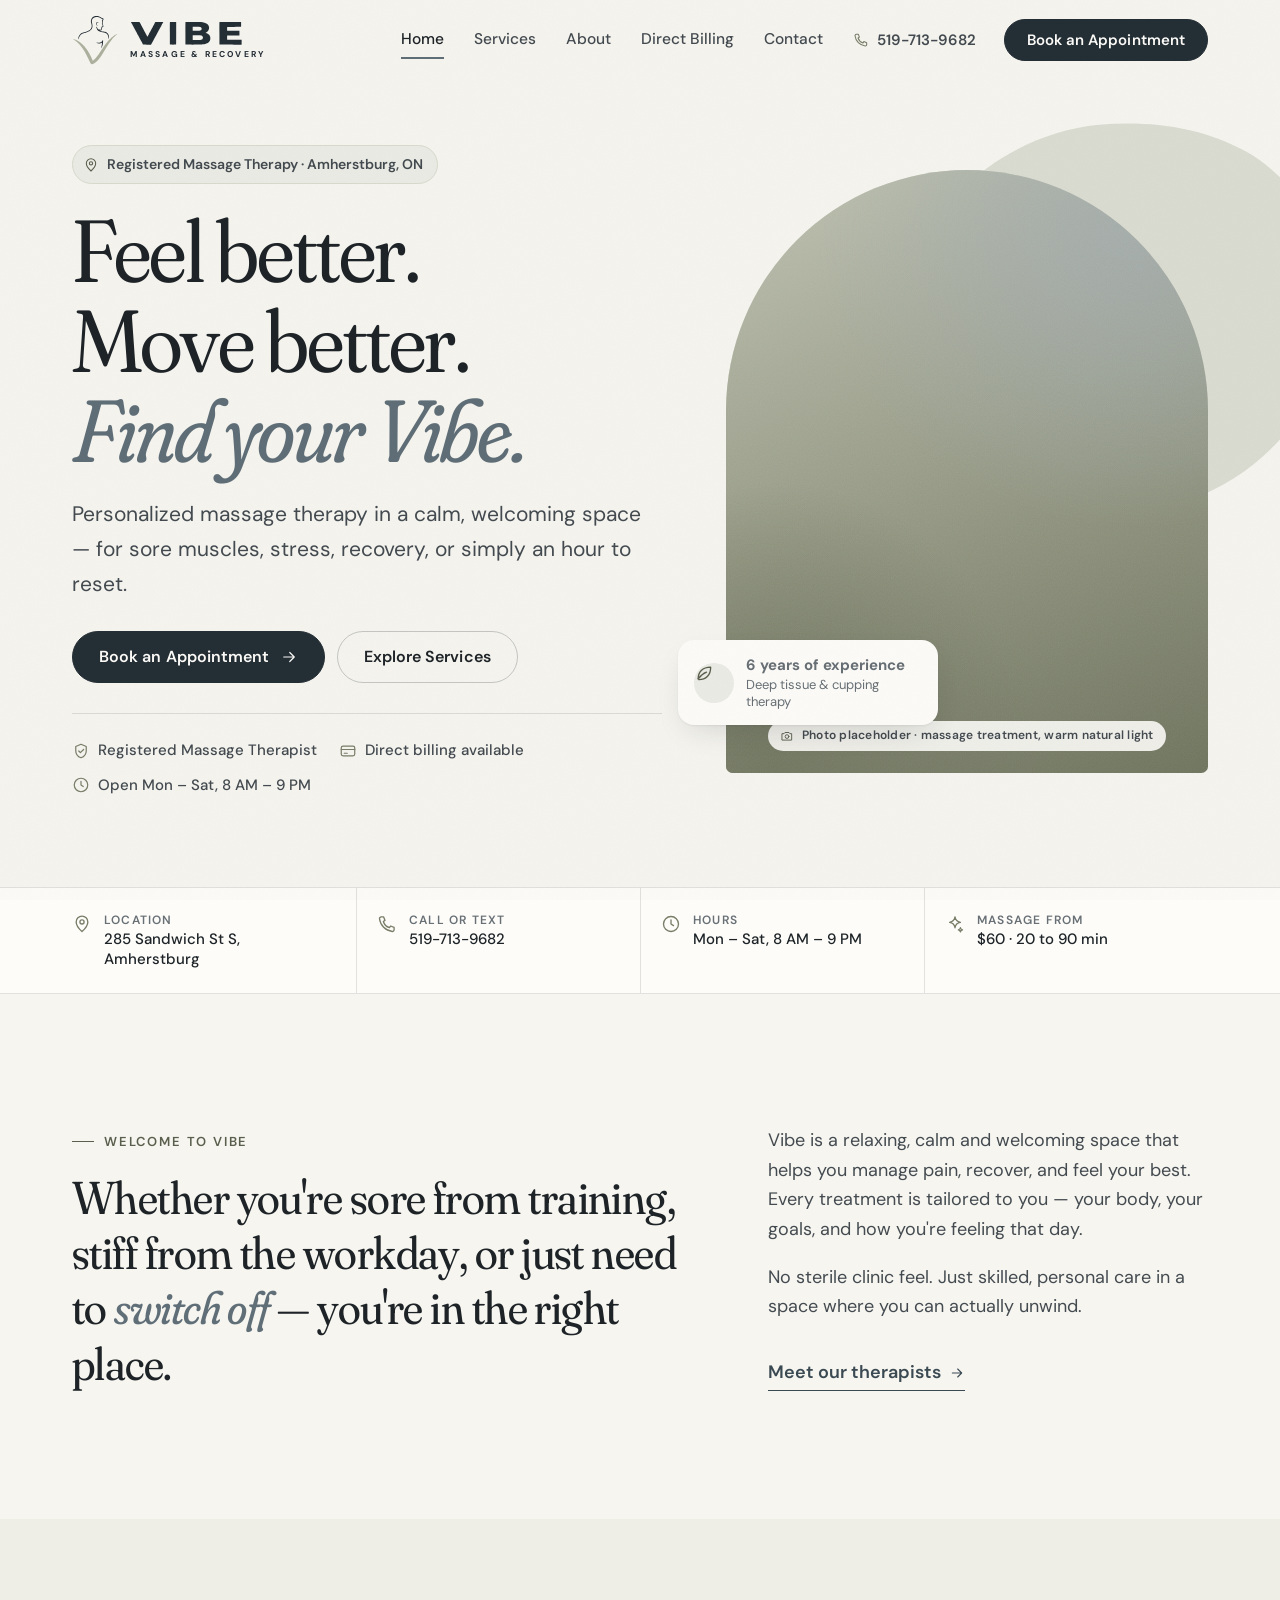
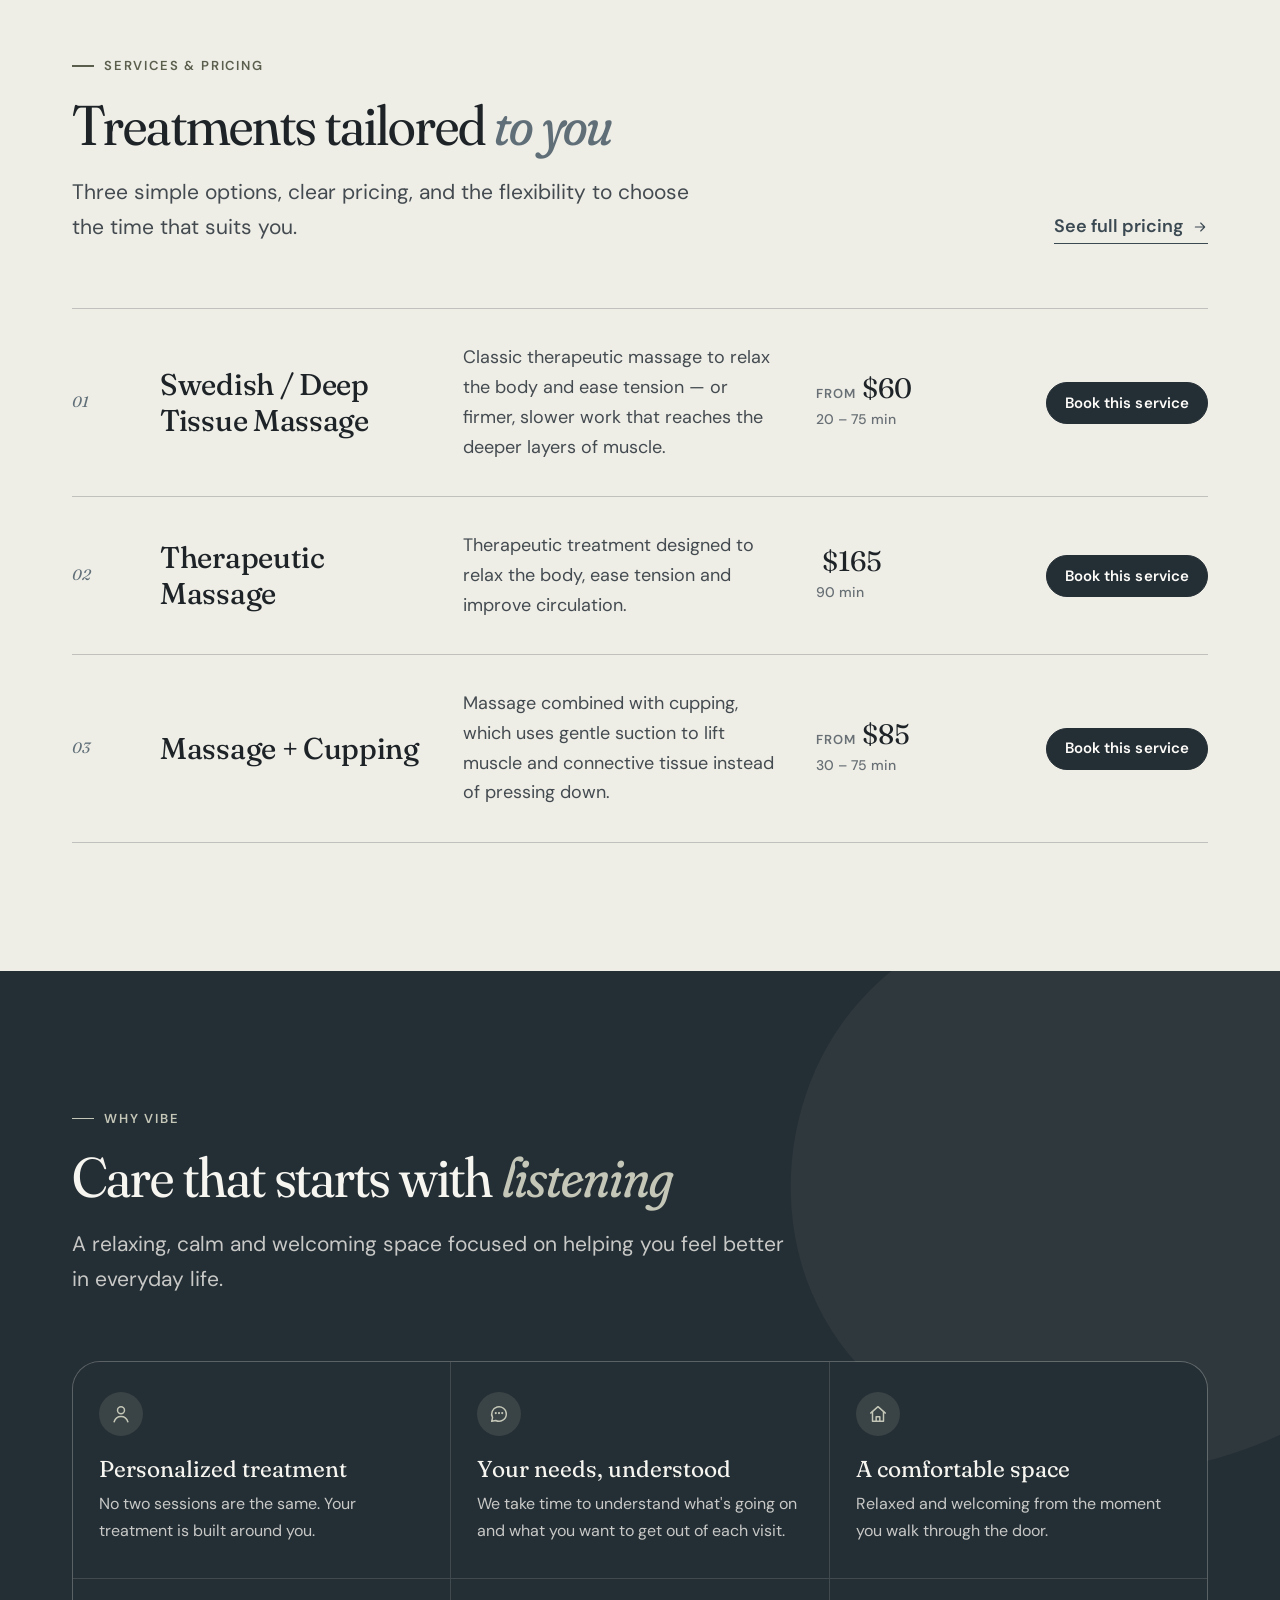
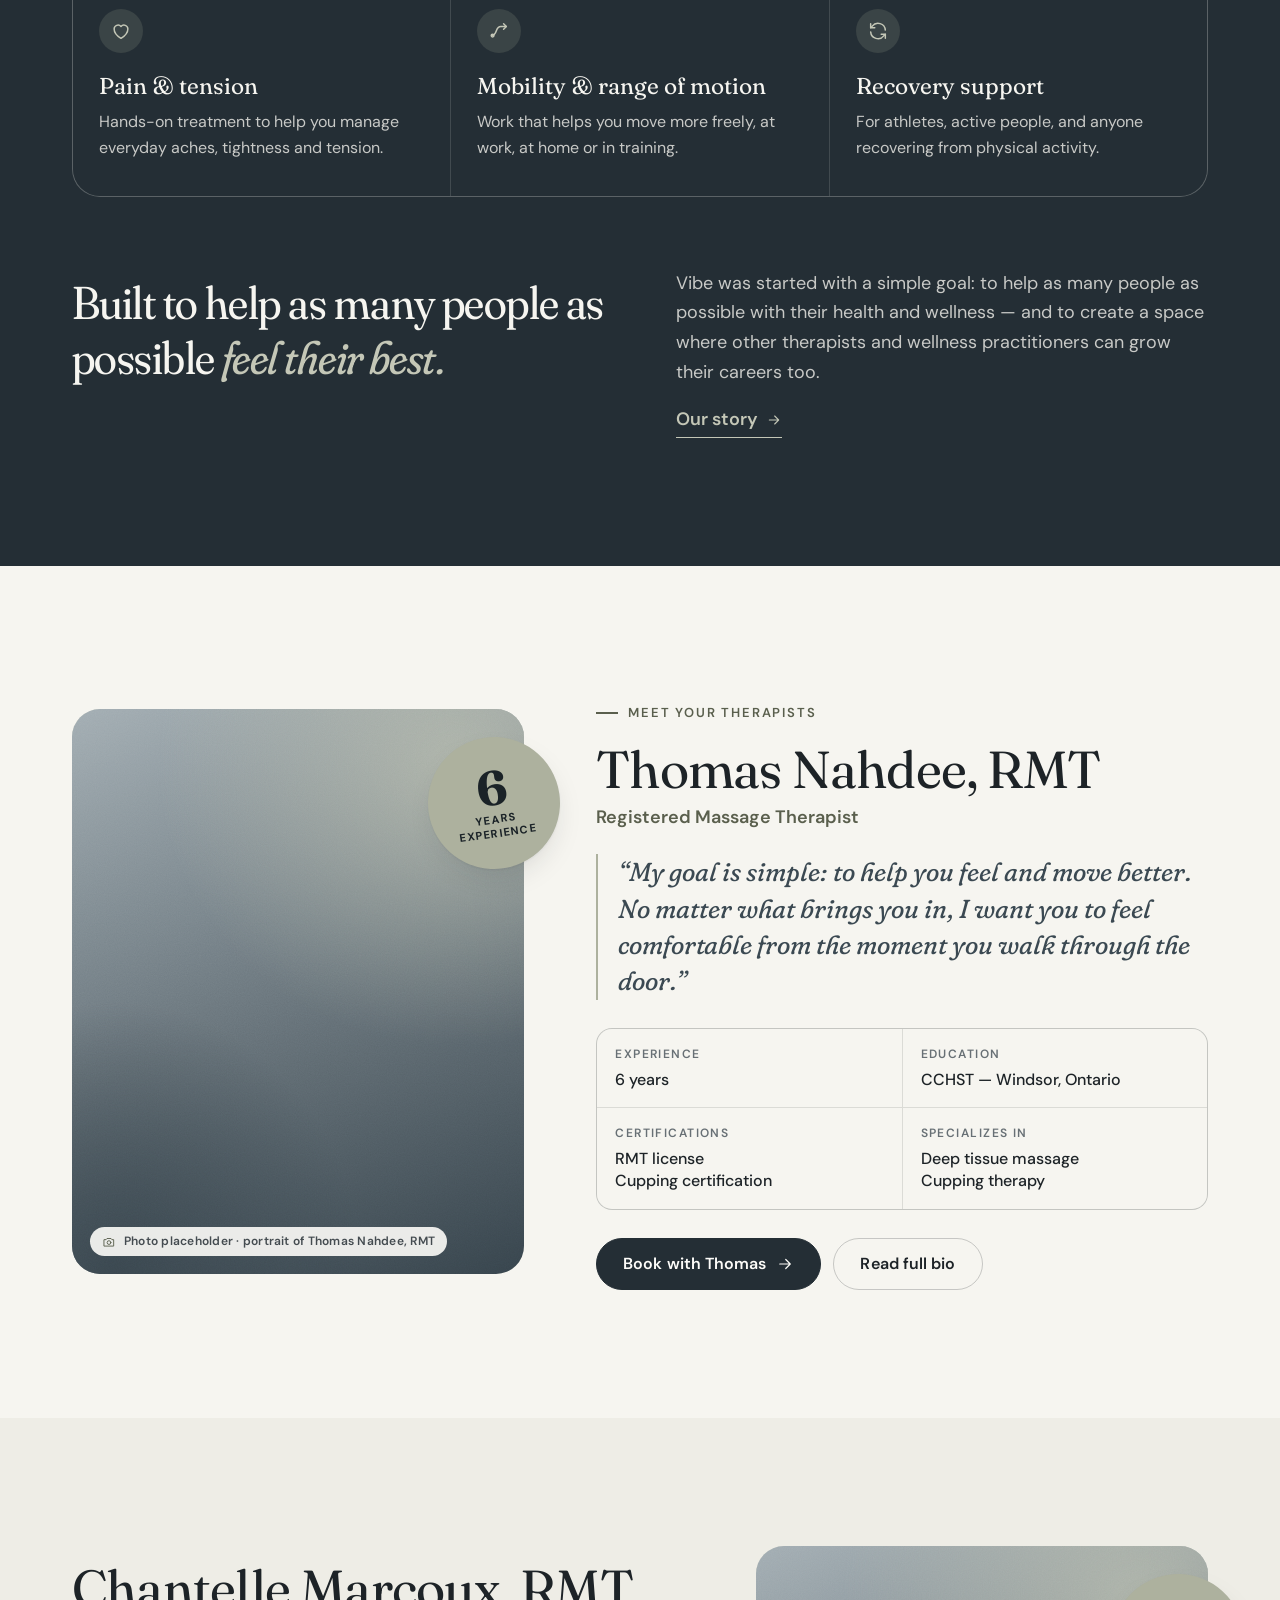
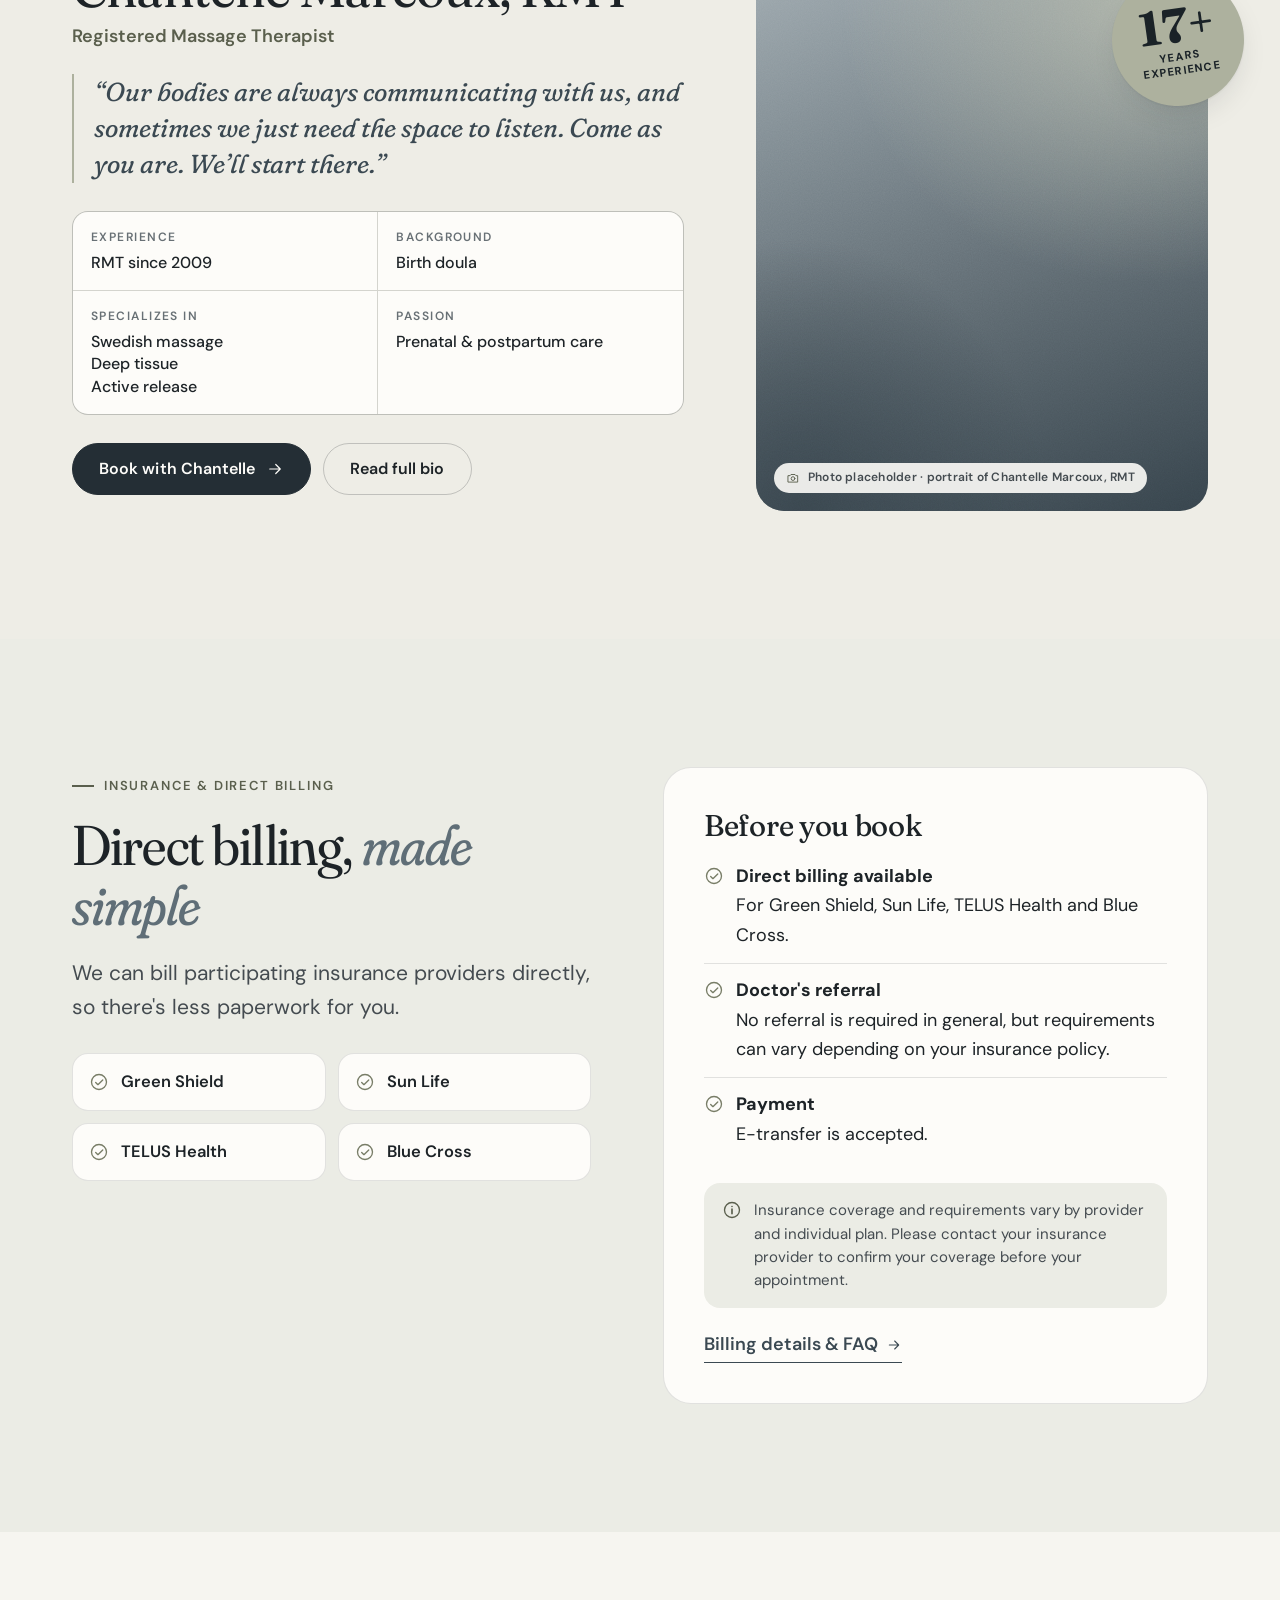
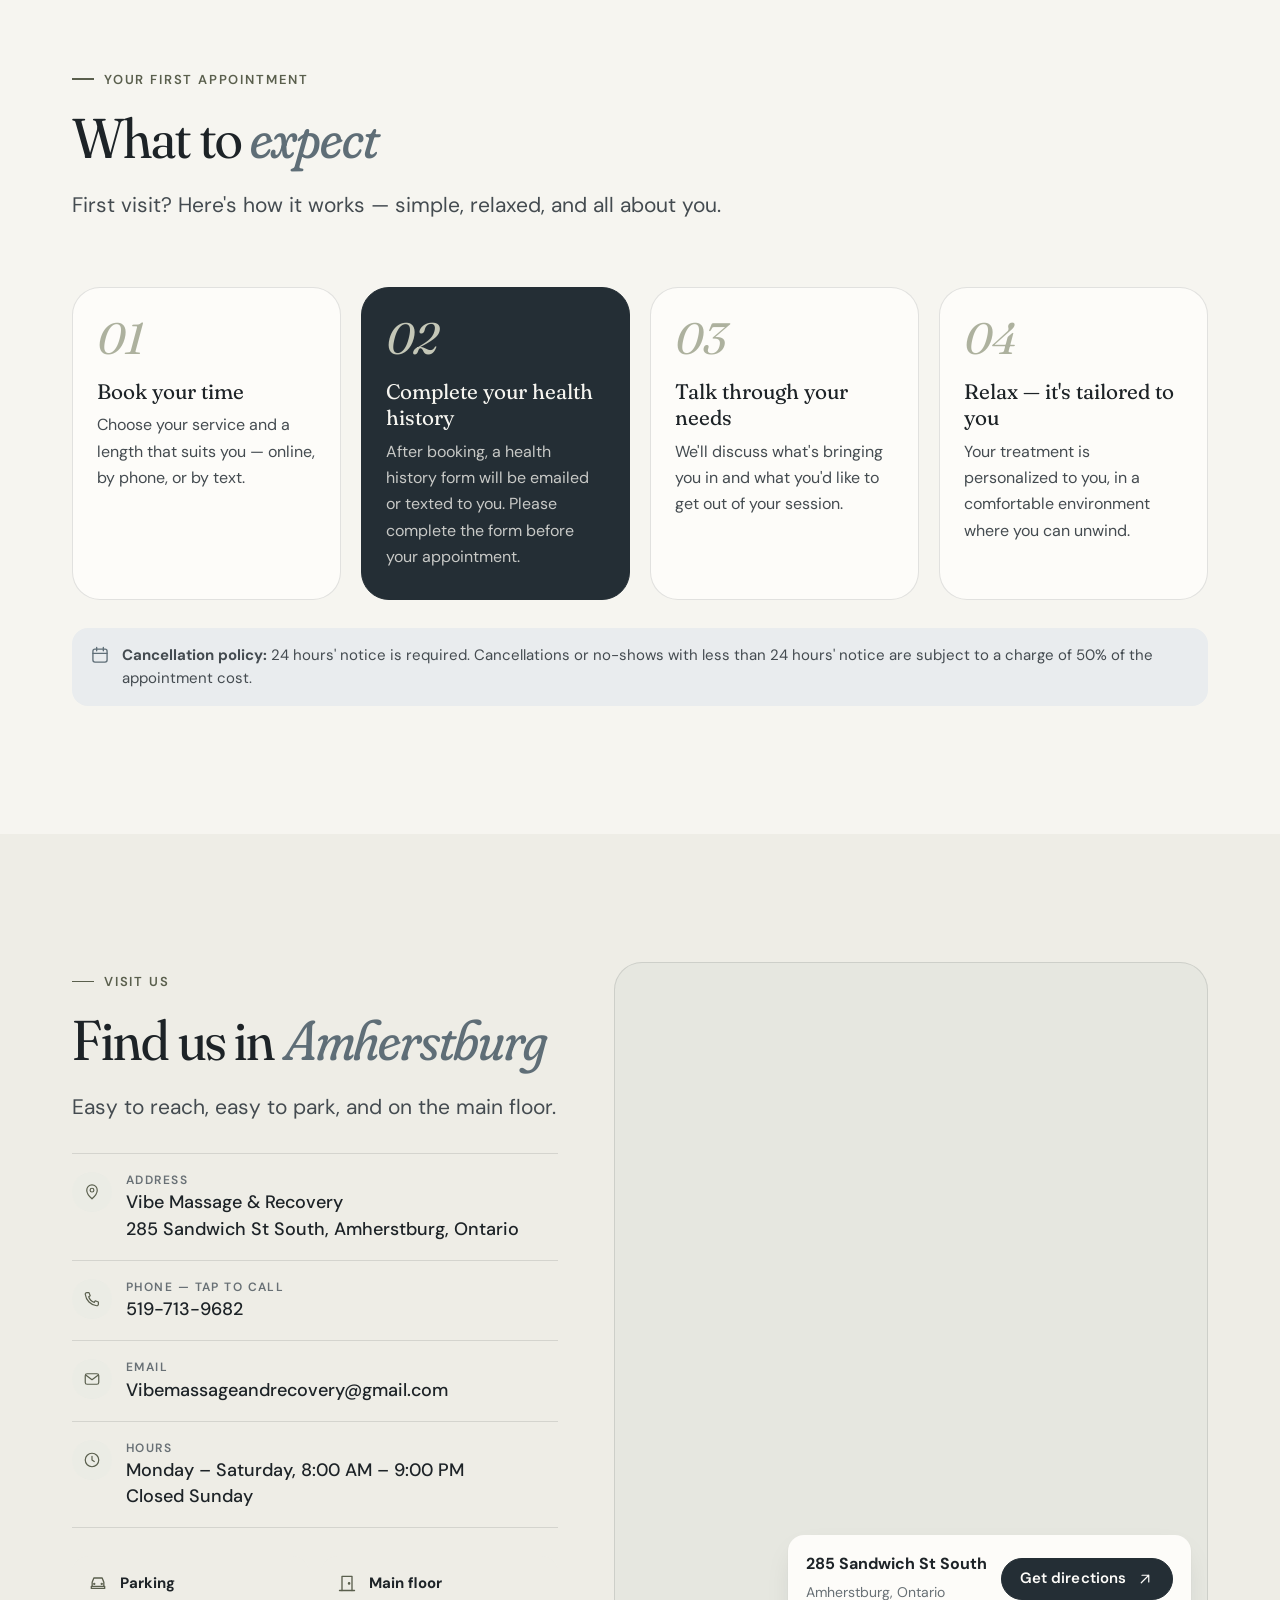
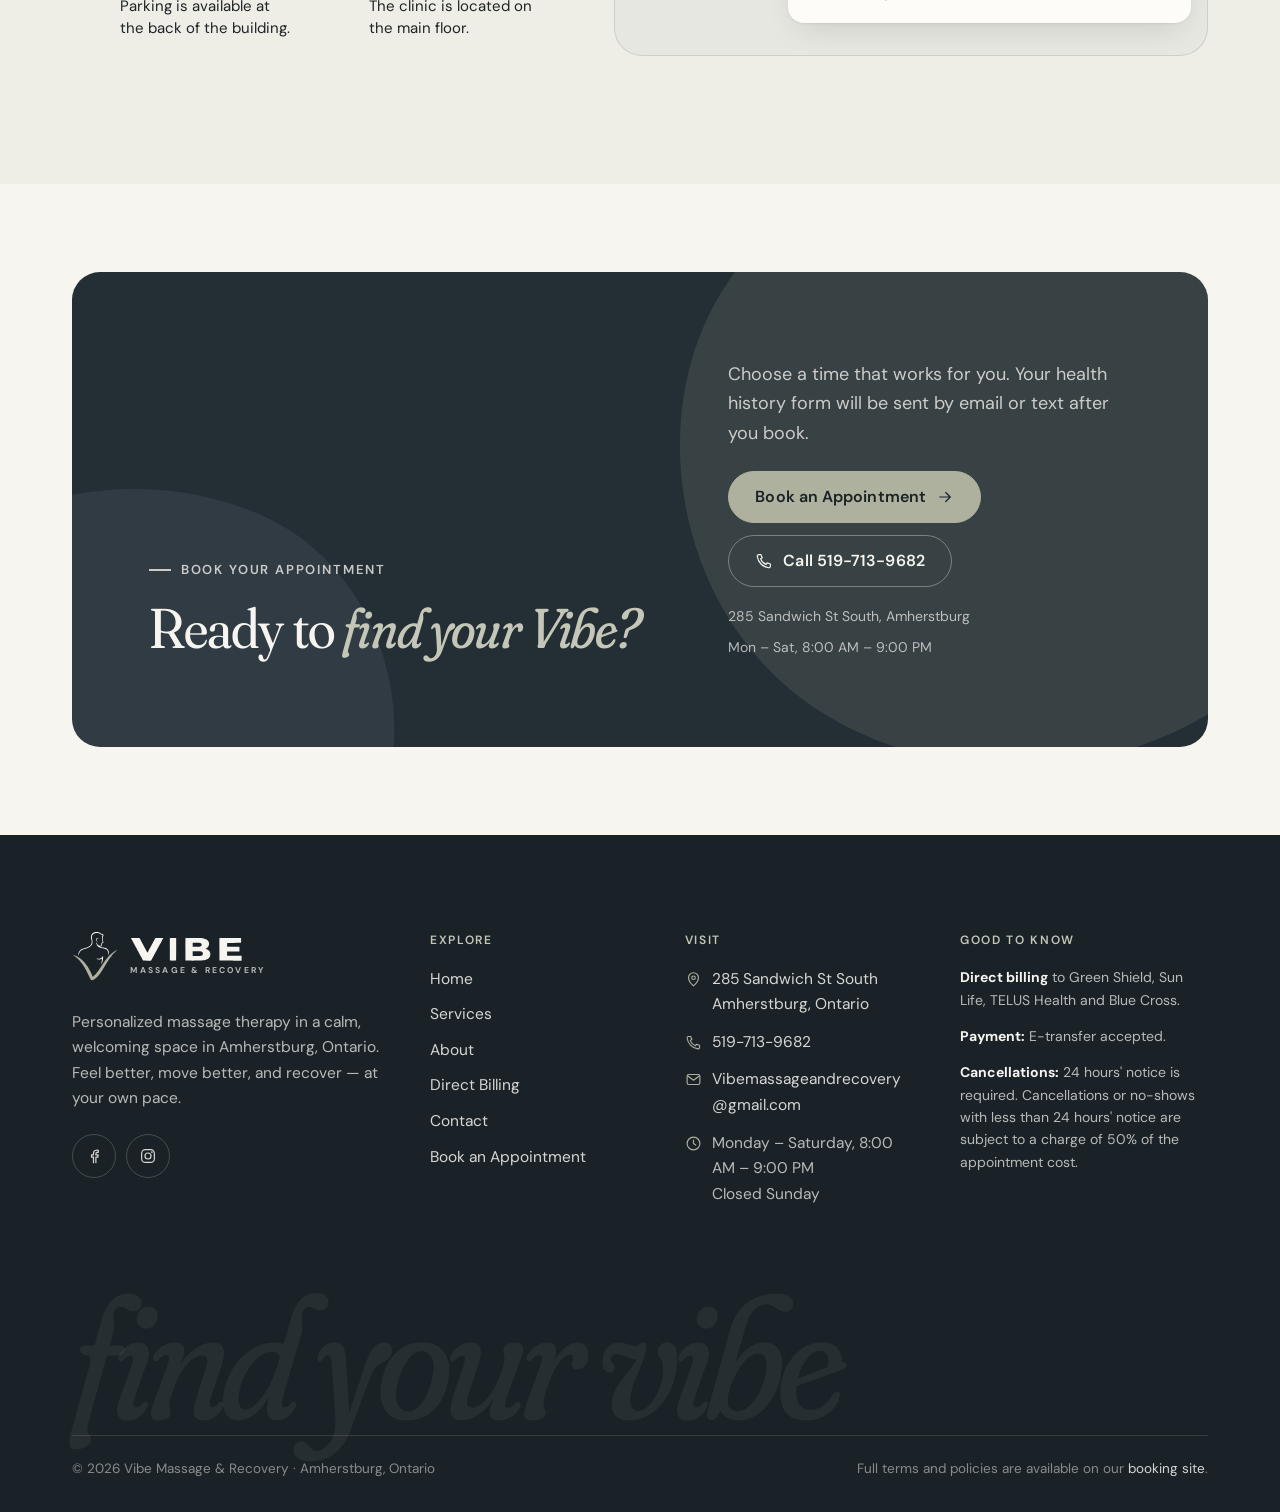
==== commit a1151b21: "Add live map, Mon-Sat hours and ClinicSense booking link - Replace the illustrated map placeholder w" ====
--- a/index.html
+++ b/index.html
@@ -29,6 +29,12 @@
       "addressRegion": "ON",
       "addressCountry": "CA"
     },
+    "openingHoursSpecification": [{
+      "@type": "OpeningHoursSpecification",
+      "dayOfWeek": ["Monday", "Tuesday", "Wednesday", "Thursday", "Friday", "Saturday"],
+      "opens": "08:00",
+      "closes": "21:00"
+    }],
     "paymentAccepted": "E-transfer"
   }
   </script>
@@ -77,7 +83,7 @@
       <a href="contact.html">Contact</a>
     </nav>
     <a class="nav__phone" href="tel:+15197139682"><svg aria-hidden="true"><use href="#i-phone"/></svg>519-713-9682</a>
-    <a class="btn btn--sm nav__book" href="contact.html#book" data-book><span class="long">Book an Appointment</span><span class="short">Book</span></a>
+    <a class="btn btn--sm nav__book" href="https://vibemassagerecovery.clinicsense.com/book/" target="_blank" rel="noopener" data-book><span class="long">Book an Appointment</span><span class="short">Book</span></a>
     <button class="menu-toggle" type="button" aria-controls="mobile-menu" aria-expanded="false" aria-label="Open menu"><span></span></button>
   </div>
 </header>
@@ -89,7 +95,7 @@
     <a href="billing.html">Direct Billing<svg aria-hidden="true"><use href="#i-arrow"/></svg></a>
     <a href="contact.html">Contact<svg aria-hidden="true"><use href="#i-arrow"/></svg></a>
   </nav>
-  <a class="btn btn--block" href="contact.html#book" data-book>Book an Appointment <svg aria-hidden="true"><use href="#i-arrow"/></svg></a>
+  <a class="btn btn--block" href="https://vibemassagerecovery.clinicsense.com/book/" target="_blank" rel="noopener" data-book>Book an Appointment <svg aria-hidden="true"><use href="#i-arrow"/></svg></a>
   <div class="mobile-menu__contact">
     <a href="tel:+15197139682"><svg aria-hidden="true"><use href="#i-phone"/></svg>519-713-9682</a>
     <a href="mailto:Vibemassageandrecovery@gmail.com"><svg aria-hidden="true"><use href="#i-mail"/></svg>Vibemassageandrecovery@gmail.com</a>
@@ -105,13 +111,13 @@
       <h1 class="display" id="hero-title">Feel better.<br>Move better.<br><em>Find your Vibe.</em></h1>
       <p class="lede">Personalized massage therapy in a calm, welcoming space — for sore muscles, stress, recovery, or simply an hour to reset.</p>
       <div class="btn-row btn-row--stack">
-        <a class="btn" href="contact.html#book" data-book>Book an Appointment <svg aria-hidden="true"><use href="#i-arrow"/></svg></a>
+        <a class="btn" href="https://vibemassagerecovery.clinicsense.com/book/" target="_blank" rel="noopener" data-book>Book an Appointment <svg aria-hidden="true"><use href="#i-arrow"/></svg></a>
         <a class="btn btn--secondary" href="services.html">Explore Services</a>
       </div>
       <ul class="hero__facts">
         <li><svg aria-hidden="true"><use href="#i-shield"/></svg>Registered Massage Therapist</li>
         <li><svg aria-hidden="true"><use href="#i-card"/></svg>Direct billing available</li>
-        <li><svg aria-hidden="true"><use href="#i-clock"/></svg>Open 8 AM – 9 PM</li>
+        <li><svg aria-hidden="true"><use href="#i-clock"/></svg>Open Mon – Sat, 8 AM – 9 PM</li>
       </ul>
     </div>
     <div class="hero__media reveal reveal-d2">
@@ -131,7 +137,7 @@
   <div class="container info-strip__grid">
     <a class="info-strip__item" href="https://www.google.com/maps/search/?api=1&query=285+Sandwich+St+S%2C+Amherstburg%2C+ON" target="_blank" rel="noopener"><svg aria-hidden="true"><use href="#i-pin"/></svg><span><small>Location</small><span>285 Sandwich St S, Amherstburg</span></span></a>
     <a class="info-strip__item" href="tel:+15197139682"><svg aria-hidden="true"><use href="#i-phone"/></svg><span><small>Call or text</small><span>519-713-9682</span></span></a>
-    <div class="info-strip__item"><svg aria-hidden="true"><use href="#i-clock"/></svg><span><small>Hours</small><span>8:00 AM – 9:00 PM</span></span></div>
+    <div class="info-strip__item"><svg aria-hidden="true"><use href="#i-clock"/></svg><span><small>Hours</small><span>Mon – Sat, 8 AM – 9 PM</span></span></div>
     <a class="info-strip__item" href="services.html"><svg aria-hidden="true"><use href="#i-sparkle"/></svg><span><small>Massage from</small><span>$60 · 20 to 90 min</span></span></a>
   </div>
 </div>
@@ -170,7 +176,7 @@
           <span class="service-row__dur">20 – 75 min</span>
         </div>
         <div class="service-row__actions">
-          <a class="btn btn--sm" href="contact.html#book" data-book data-service="Swedish / Deep Tissue Massage">Book this service</a>
+          <a class="btn btn--sm" href="https://vibemassagerecovery.clinicsense.com/book/" target="_blank" rel="noopener" data-book data-service="Swedish / Deep Tissue Massage">Book this service</a>
         </div>
       </article>
       <article class="service-row reveal">
@@ -182,7 +188,7 @@
           <span class="service-row__dur">90 min</span>
         </div>
         <div class="service-row__actions">
-          <a class="btn btn--sm" href="contact.html#book" data-book data-service="Therapeutic Massage">Book this service</a>
+          <a class="btn btn--sm" href="https://vibemassagerecovery.clinicsense.com/book/" target="_blank" rel="noopener" data-book data-service="Therapeutic Massage">Book this service</a>
         </div>
       </article>
       <article class="service-row reveal">
@@ -194,7 +200,7 @@
           <span class="service-row__dur">30 – 75 min</span>
         </div>
         <div class="service-row__actions">
-          <a class="btn btn--sm" href="contact.html#book" data-book data-service="Massage + Cupping">Book this service</a>
+          <a class="btn btn--sm" href="https://vibemassagerecovery.clinicsense.com/book/" target="_blank" rel="noopener" data-book data-service="Massage + Cupping">Book this service</a>
         </div>
       </article>
     </div>
@@ -248,7 +254,7 @@
         <div><dt>Specializes in</dt><dd>Deep tissue massage<br>Cupping therapy</dd></div>
       </dl>
       <div class="btn-row">
-        <a class="btn" href="contact.html#book" data-book>Book with Thomas <svg aria-hidden="true"><use href="#i-arrow"/></svg></a>
+        <a class="btn" href="https://vibemassagerecovery.clinicsense.com/book/" target="_blank" rel="noopener" data-book>Book with Thomas <svg aria-hidden="true"><use href="#i-arrow"/></svg></a>
         <a class="btn btn--secondary" href="about.html#thomas">Read full bio</a>
       </div>
     </div>
@@ -268,7 +274,7 @@
         <div><dt>Passion</dt><dd>Prenatal &amp; postpartum care</dd></div>
       </dl>
       <div class="btn-row">
-        <a class="btn" href="contact.html#book" data-book>Book with Chantelle <svg aria-hidden="true"><use href="#i-arrow"/></svg></a>
+        <a class="btn" href="https://vibemassagerecovery.clinicsense.com/book/" target="_blank" rel="noopener" data-book>Book with Chantelle <svg aria-hidden="true"><use href="#i-arrow"/></svg></a>
         <a class="btn btn--secondary" href="about.html#chantelle">Read full bio</a>
       </div>
     </div>
@@ -336,39 +342,15 @@
       <a class="contact-list__link" href="https://www.google.com/maps/search/?api=1&query=285+Sandwich+St+S%2C+Amherstburg%2C+ON" target="_blank" rel="noopener"><span class="ci"><svg aria-hidden="true"><use href="#i-pin"/></svg></span><span><small>Address</small><span>Vibe Massage &amp; Recovery<br>285 Sandwich St South, Amherstburg, Ontario</span></span></a>
       <a class="contact-list__link" href="tel:+15197139682"><span class="ci"><svg aria-hidden="true"><use href="#i-phone"/></svg></span><span><small>Phone — tap to call</small><span>519-713-9682</span></span></a>
       <a class="contact-list__link" href="mailto:Vibemassageandrecovery@gmail.com"><span class="ci"><svg aria-hidden="true"><use href="#i-mail"/></svg></span><span><small>Email</small><span>Vibemassageandrecovery@gmail.com</span></span></a>
-      <div><span class="ci"><svg aria-hidden="true"><use href="#i-clock"/></svg></span><span><small>Hours</small><span>8:00 AM – 9:00 PM <span class="placeholder-tag">Confirm days open</span></span></span></div>
+      <div><span class="ci"><svg aria-hidden="true"><use href="#i-clock"/></svg></span><span><small>Hours</small><span>Monday – Saturday, 8:00 AM – 9:00 PM<br>Closed Sunday</span></span></div>
     </div>
     <div class="facts-row">
       <div class="fact"><svg aria-hidden="true"><use href="#i-car"/></svg><span><strong>Parking</strong>Parking is available at the back of the building.</span></div>
       <div class="fact"><svg aria-hidden="true"><use href="#i-door"/></svg><span><strong>Main floor</strong>The clinic is located on the main floor.</span></div>
     </div>
   </div>
-  <div class="map reveal reveal-d1" role="img" aria-label="Map placeholder showing 285 Sandwich St South, Amherstburg">
-    <!-- PLACEHOLDER: replace this block with a Google Maps <iframe> embed for 285 Sandwich St South, Amherstburg -->
-    <svg class="map__art" viewBox="0 0 800 520" preserveAspectRatio="xMidYMid slice" aria-hidden="true">
-  <rect width="800" height="520" fill="#e6e9df"/>
-  <path d="M0 0h150c-20 90 30 150 10 260s40 180 20 260H0Z" fill="#c9d6cf"/>
-  <path d="M150 0c-20 90 30 150 10 260s40 180 20 260" fill="none" stroke="#b8c8bf" stroke-width="3"/>
-  <g fill="#dde2d4">
-    <rect x="240" y="40" width="120" height="90" rx="6"/><rect x="380" y="40" width="160" height="90" rx="6"/><rect x="560" y="40" width="200" height="90" rx="6"/>
-    <rect x="240" y="150" width="120" height="110" rx="6"/><rect x="560" y="150" width="200" height="110" rx="6"/>
-    <rect x="240" y="300" width="120" height="100" rx="6"/><rect x="380" y="300" width="160" height="100" rx="6"/><rect x="560" y="300" width="200" height="100" rx="6"/>
-    <rect x="240" y="420" width="300" height="80" rx="6"/><rect x="560" y="420" width="200" height="80" rx="6"/>
-  </g>
-  <path d="M380 150h160v110H380z" fill="#d3dcc6"/>
-  <g stroke="#fbfaf6" stroke-linecap="round" fill="none">
-    <path d="M205 -10c-8 120 12 260 0 540" stroke-width="16"/>
-    <path d="M550 -10v540M370 -10v540" stroke-width="9"/>
-    <path d="M190 140h620M190 285h620M190 410h620" stroke-width="9"/>
-  </g>
-  <g font-family="DM Sans, sans-serif" font-size="13" font-weight="600" fill="#8d8a80" letter-spacing="1.5">
-    <text x="214" y="480" transform="rotate(-88 214 480)">SANDWICH ST S</text>
-    <text x="36" y="250" fill="#8fa39a" font-style="italic" letter-spacing="3">DETROIT RIVER</text>
-  </g>
-</svg>
-    <span class="placeholder-tag map__tag">Map embed placeholder</span>
-    <span class="map__pulse"></span>
-    <div class="map__pin"><span class="map__pin-dot"><img src="assets/img/logo-mark-light.svg" alt="" width="304" height="327"></span></div>
+  <div class="map reveal reveal-d1">
+    <iframe class="map__frame" title="Map showing Vibe Massage &amp; Recovery at 285 Sandwich St South, Amherstburg" src="https://www.google.com/maps?q=285+Sandwich+St+S,+Amherstburg,+ON&amp;z=16&amp;output=embed" loading="lazy" referrerpolicy="no-referrer-when-downgrade" allowfullscreen></iframe>
     <div class="map__card">
       <div><strong>285 Sandwich St South</strong><span>Amherstburg, Ontario</span></div>
       <a class="btn btn--sm" href="https://www.google.com/maps/search/?api=1&query=285+Sandwich+St+S%2C+Amherstburg%2C+ON" target="_blank" rel="noopener">Get directions <svg aria-hidden="true"><use href="#i-arrow-up-right"/></svg></a>
@@ -391,10 +373,10 @@
         <div>
           <p>Choose a time that works for you. Your health history form will be sent by email or text after you book.</p>
           <div class="btn-row btn-row--stack" style="margin-top:22px">
-            <a class="btn btn--sage" href="contact.html#book" data-book>Book an Appointment <svg aria-hidden="true"><use href="#i-arrow"/></svg></a>
+            <a class="btn btn--sage" href="https://vibemassagerecovery.clinicsense.com/book/" target="_blank" rel="noopener" data-book>Book an Appointment <svg aria-hidden="true"><use href="#i-arrow"/></svg></a>
             <a class="btn btn--ghost-light" href="tel:+15197139682"><svg aria-hidden="true"><use href="#i-phone"/></svg> Call 519-713-9682</a>
           </div>
-          <div class="cta-band__meta"><span>285 Sandwich St South, Amherstburg</span><span>8:00 AM – 9:00 PM</span></div>
+          <div class="cta-band__meta"><span>285 Sandwich St South, Amherstburg</span><span>Mon – Sat, 8:00 AM – 9:00 PM</span></div>
         </div>
       </div>
     </div>
@@ -425,7 +407,7 @@
           <li><a href="about.html">About</a></li>
           <li><a href="billing.html">Direct Billing</a></li>
           <li><a href="contact.html">Contact</a></li>
-          <li><a href="contact.html#book" data-book>Book an Appointment</a></li>
+          <li><a href="https://vibemassagerecovery.clinicsense.com/book/" target="_blank" rel="noopener" data-book>Book an Appointment</a></li>
         </ul>
       </div>
       <div>
@@ -434,7 +416,7 @@
           <li><svg aria-hidden="true"><use href="#i-pin"/></svg><a href="https://www.google.com/maps/search/?api=1&query=285+Sandwich+St+S%2C+Amherstburg%2C+ON" target="_blank" rel="noopener">285 Sandwich St South<br>Amherstburg, Ontario</a></li>
           <li><svg aria-hidden="true"><use href="#i-phone"/></svg><a href="tel:+15197139682">519-713-9682</a></li>
           <li><svg aria-hidden="true"><use href="#i-mail"/></svg><a href="mailto:Vibemassageandrecovery@gmail.com" style="overflow-wrap:anywhere">Vibemassageandrecovery@gmail.com</a></li>
-          <li><svg aria-hidden="true"><use href="#i-clock"/></svg><span>8:00 AM – 9:00 PM</span></li>
+          <li><svg aria-hidden="true"><use href="#i-clock"/></svg><span>Monday – Saturday, 8:00 AM – 9:00 PM<br>Closed Sunday</span></li>
         </ul>
       </div>
       <div class="footer__policy">
@@ -447,13 +429,13 @@
     <p class="footer__wordmark" aria-hidden="true">find your vibe</p>
     <div class="footer__bottom">
       <span>© <span data-year>2026</span> Vibe Massage &amp; Recovery · Amherstburg, Ontario</span>
-      <span>Full terms and policies are available on our booking site.</span>
+      <span>Full terms and policies are available on our <a href="https://vibemassagerecovery.clinicsense.com/book/" target="_blank" rel="noopener">booking site</a>.</span>
     </div>
   </div>
 </footer>
 <div class="action-bar" aria-label="Quick actions">
   <a class="btn btn--secondary" href="tel:+15197139682" aria-label="Call 519-713-9682"><svg aria-hidden="true"><use href="#i-phone"/></svg> Call</a>
-  <a class="btn" href="contact.html#book" data-book>Book an Appointment</a>
+  <a class="btn" href="https://vibemassagerecovery.clinicsense.com/book/" target="_blank" rel="noopener" data-book>Book an Appointment</a>
 </div>
 <dialog class="book-dialog" id="book-dialog" aria-labelledby="book-dialog-title">
   <div class="book-dialog__head">
@@ -464,10 +446,9 @@
   </div>
   <div class="book-dialog__body">
     <div class="book-dialog__options">
-      <!-- PLACEHOLDER: set BOOKING_URL in assets/js/main.js to send every Book button straight to the online booking site. -->
-      <a class="book-opt book-opt--primary" href="#" aria-disabled="true" onclick="return false">
+      <a class="book-opt book-opt--primary" href="https://vibemassagerecovery.clinicsense.com/book/" target="_blank" rel="noopener">
         <span class="ci"><svg aria-hidden="true"><use href="#i-calendar"/></svg></span>
-        <span><strong>Book online</strong><span>Online booking link coming soon <span class="placeholder-tag">Placeholder</span></span></span>
+        <span><strong>Book online</strong><span>Choose your service and time</span></span>
         <svg aria-hidden="true"><use href="#i-arrow-up-right"/></svg>
       </a>
       <a class="book-opt" href="tel:+15197139682">
--- a/assets/css/styles.css
+++ b/assets/css/styles.css
@@ -521,24 +521,17 @@
 }
 
 .map {
-  position: relative; min-height: 340px; border-radius: var(--radius-lg); overflow: hidden;
+  position: relative; min-height: 420px; border-radius: var(--radius-lg); overflow: hidden;
   background: #e6e7e0; border: 1px solid var(--line);
 }
-.map svg.map__art { position: absolute; inset: 0; width: 100%; height: 100%; }
-.map__pin { position: absolute; left: 50%; top: 46%; transform: translate(-50%, -100%); display: flex; flex-direction: column; align-items: center; }
-.map__pin-dot { width: 54px; height: 54px; border-radius: 999px 999px 999px 0; transform: rotate(-45deg); background: var(--brown-900); display: grid; place-items: center; box-shadow: 0 10px 24px -8px rgba(26,34,39,.6); }
-.map__pin-dot img { transform: rotate(45deg); width: auto; height: 30px; }
-.map__pulse { position: absolute; left: 50%; top: 46%; width: 18px; height: 18px; border-radius: 999px; background: var(--brown-500); transform: translate(-50%, -50%); }
-.map__pulse::after { content: ""; position: absolute; inset: -12px; border-radius: 999px; border: 2px solid var(--brown-500); opacity: .5; animation: pulse 2.4s var(--ease) infinite; }
-@keyframes pulse { from { transform: scale(.4); opacity: .7; } to { transform: scale(2.2); opacity: 0; } }
+.map__frame { position: absolute; inset: 0; width: 100%; height: 100%; border: 0; }
 .map__card {
-  position: absolute; left: 16px; right: 16px; bottom: 16px;
+  position: absolute; left: 16px; right: 16px; bottom: 32px;
   background: var(--white); border-radius: var(--radius); padding: 16px 18px; box-shadow: var(--shadow-soft);
   display: flex; gap: 14px; align-items: center; justify-content: space-between; flex-wrap: wrap;
 }
 .map__card strong { display: block; font-size: 16px; }
 .map__card span { font-size: 14px; color: var(--ink-3); }
-.map__tag { position: absolute; top: 14px; left: 14px; }
 @media (min-width: 640px) { .map__card { left: auto; max-width: 420px; } }
 
 .facts-row { display: grid; gap: 12px; }
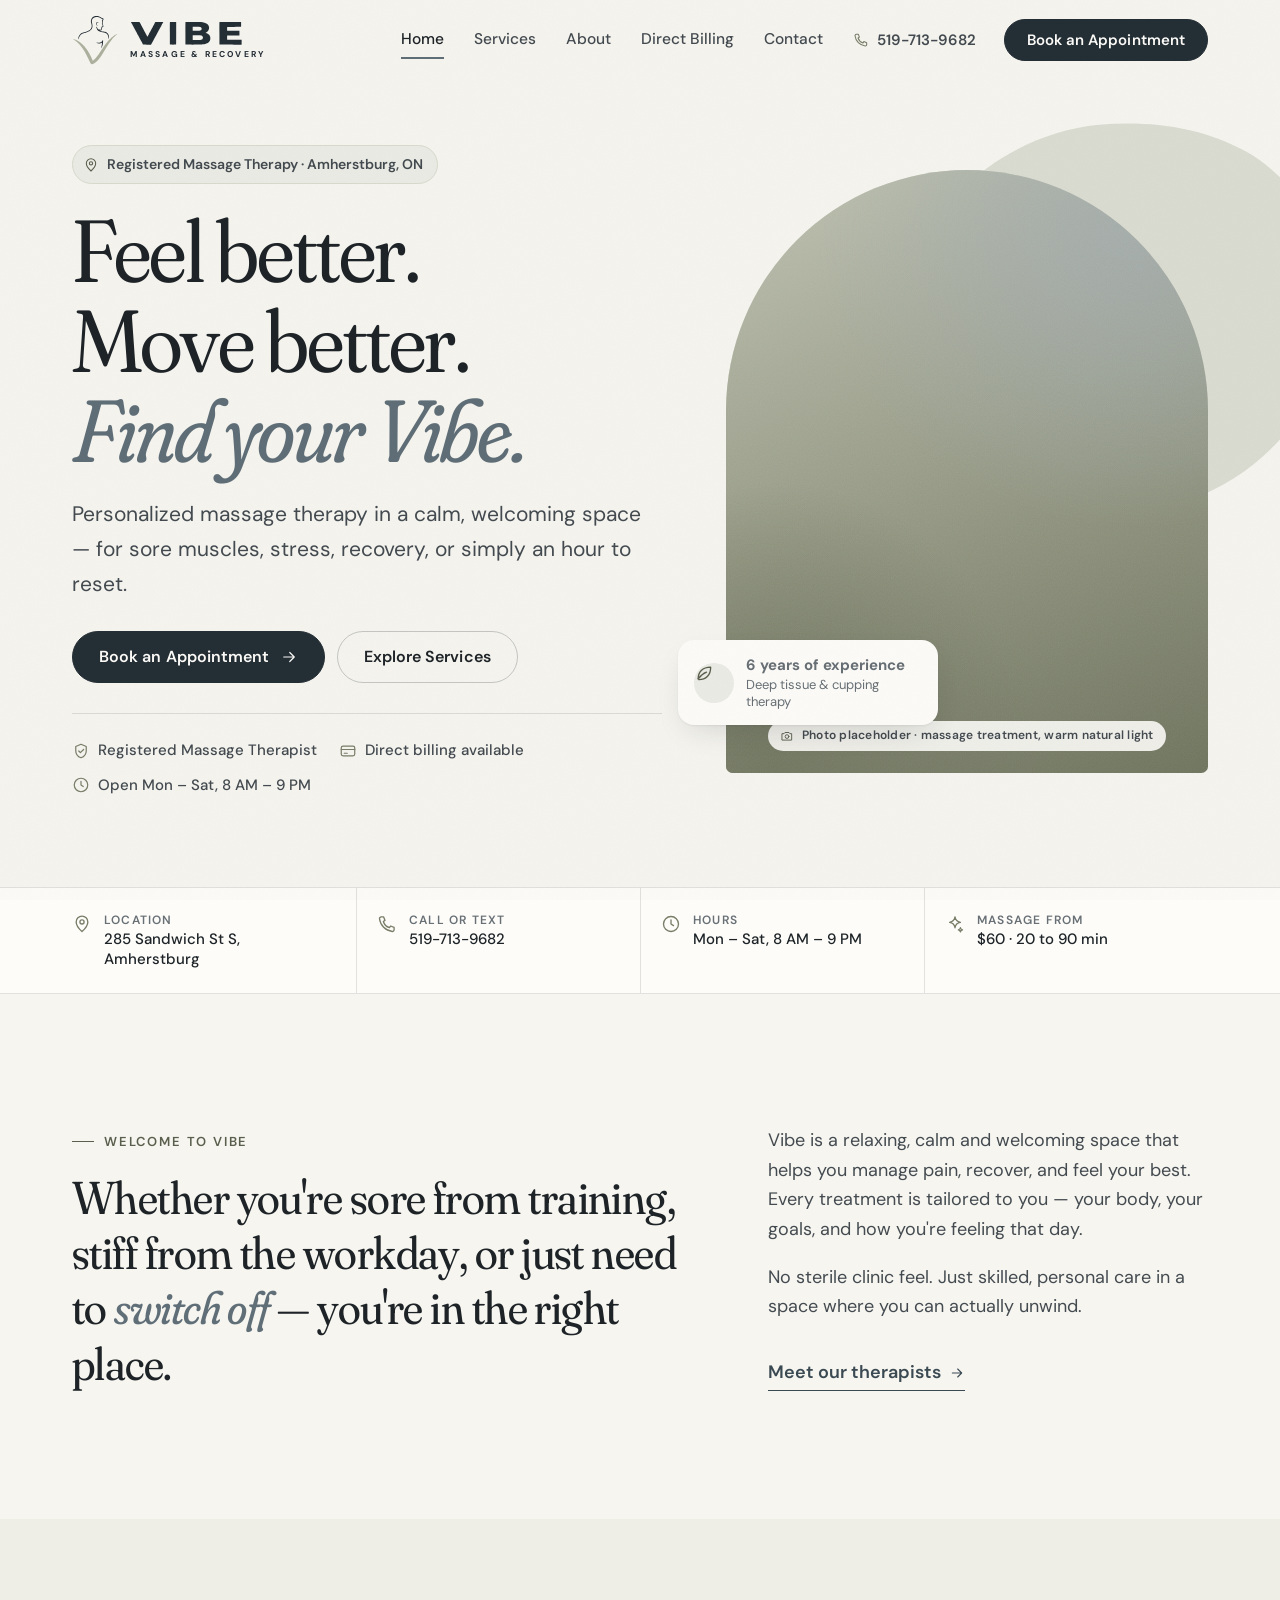
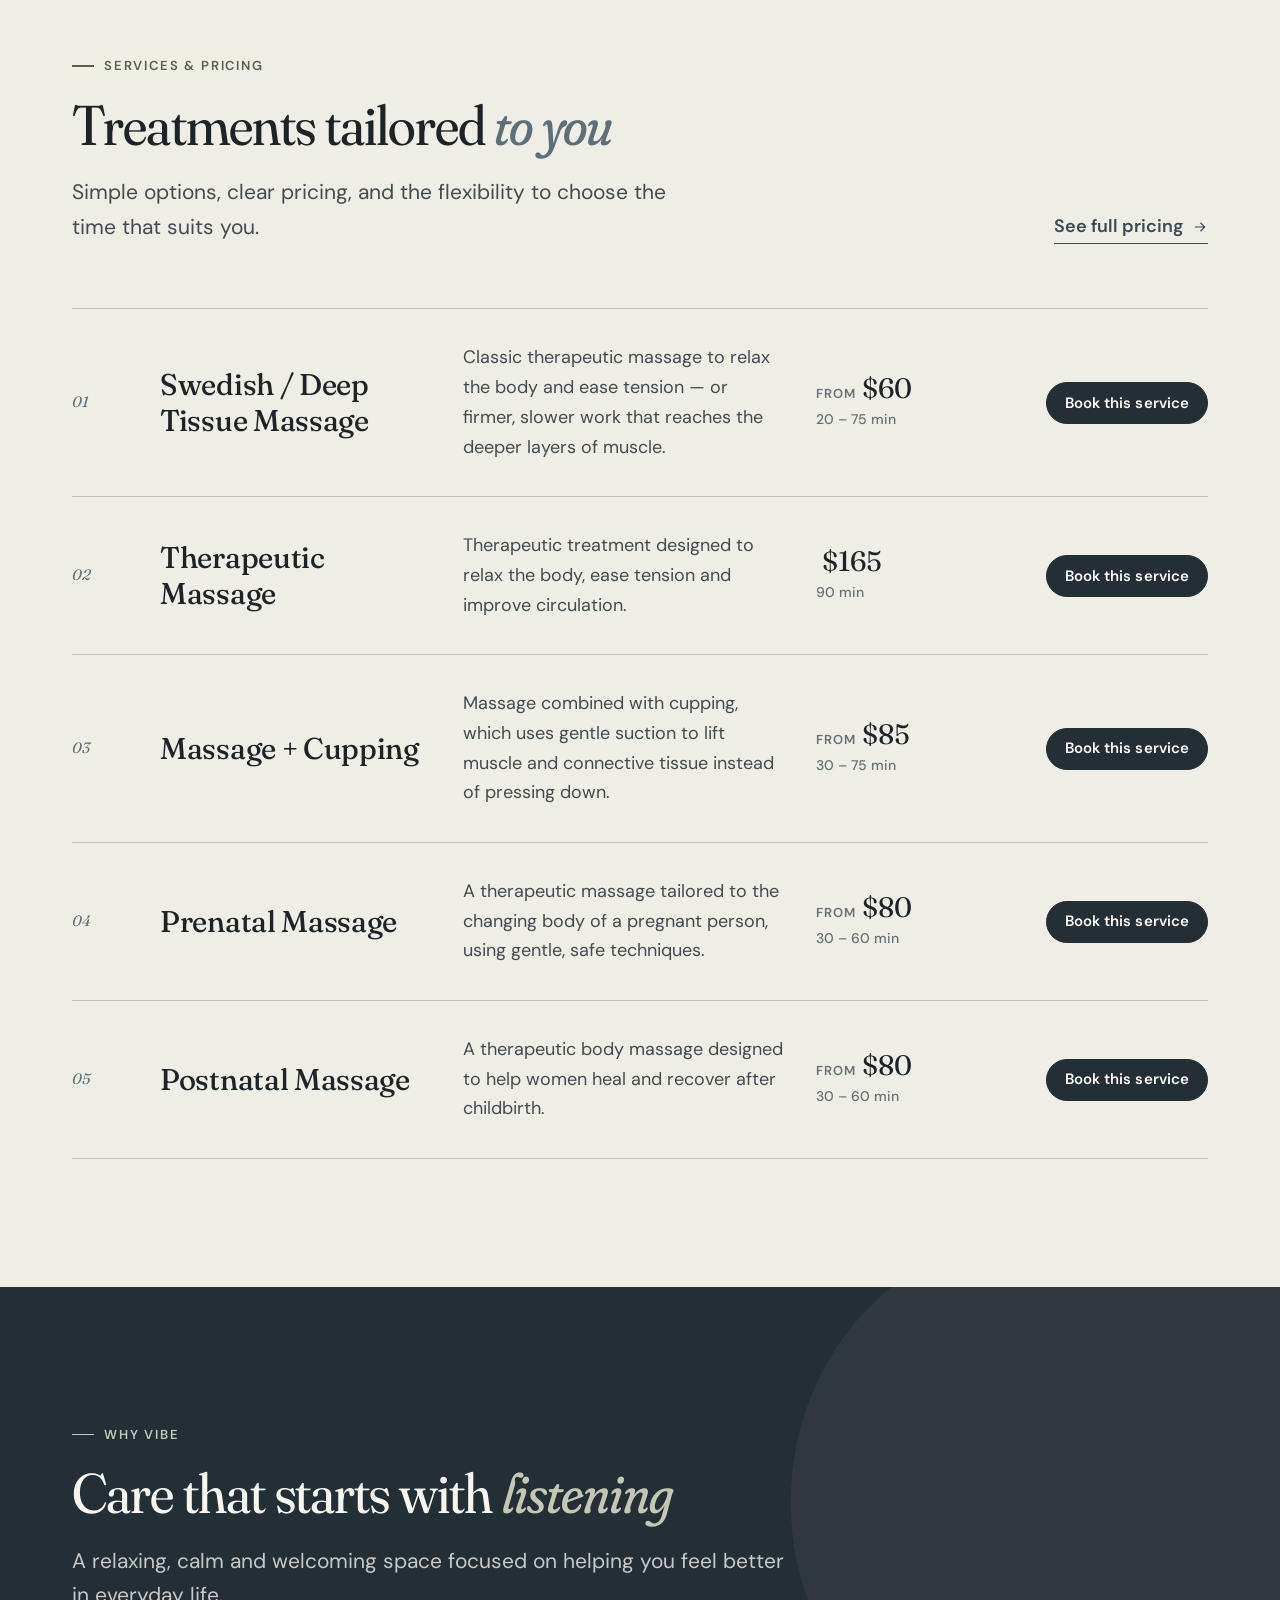
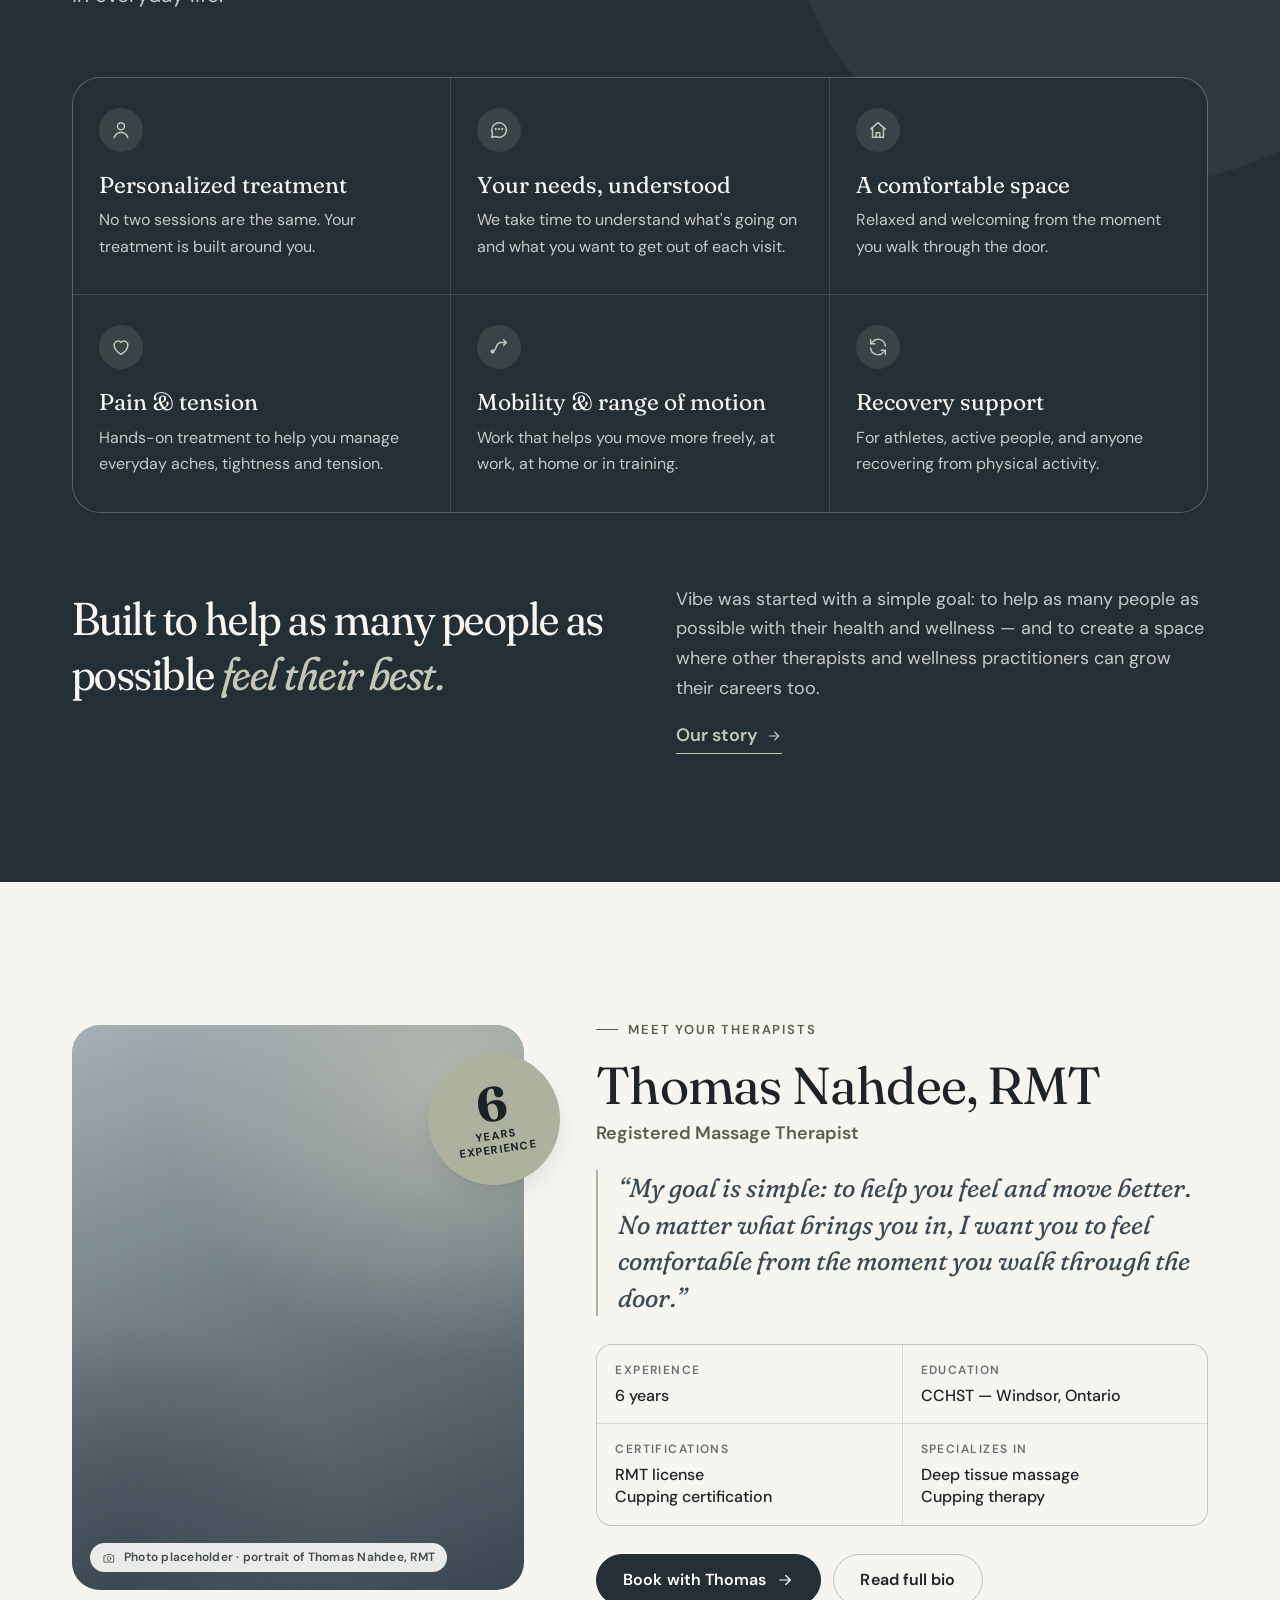
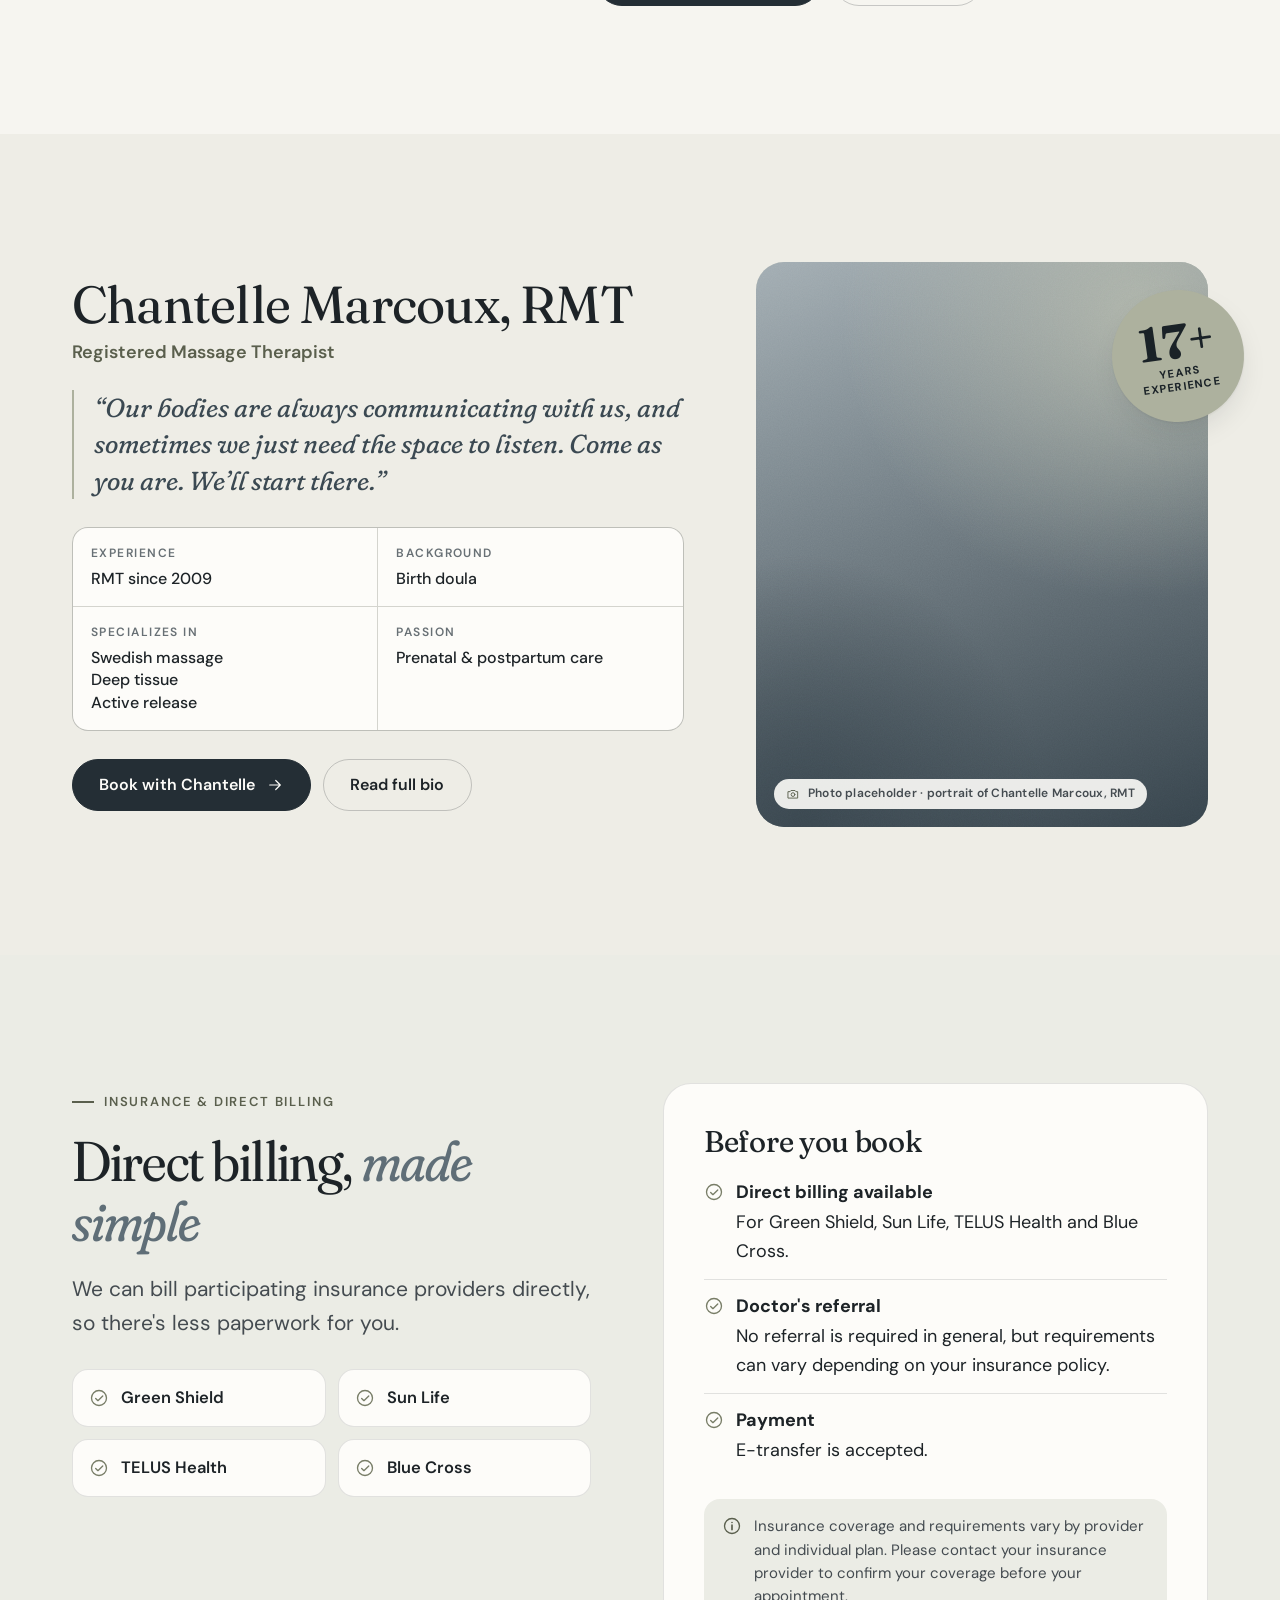
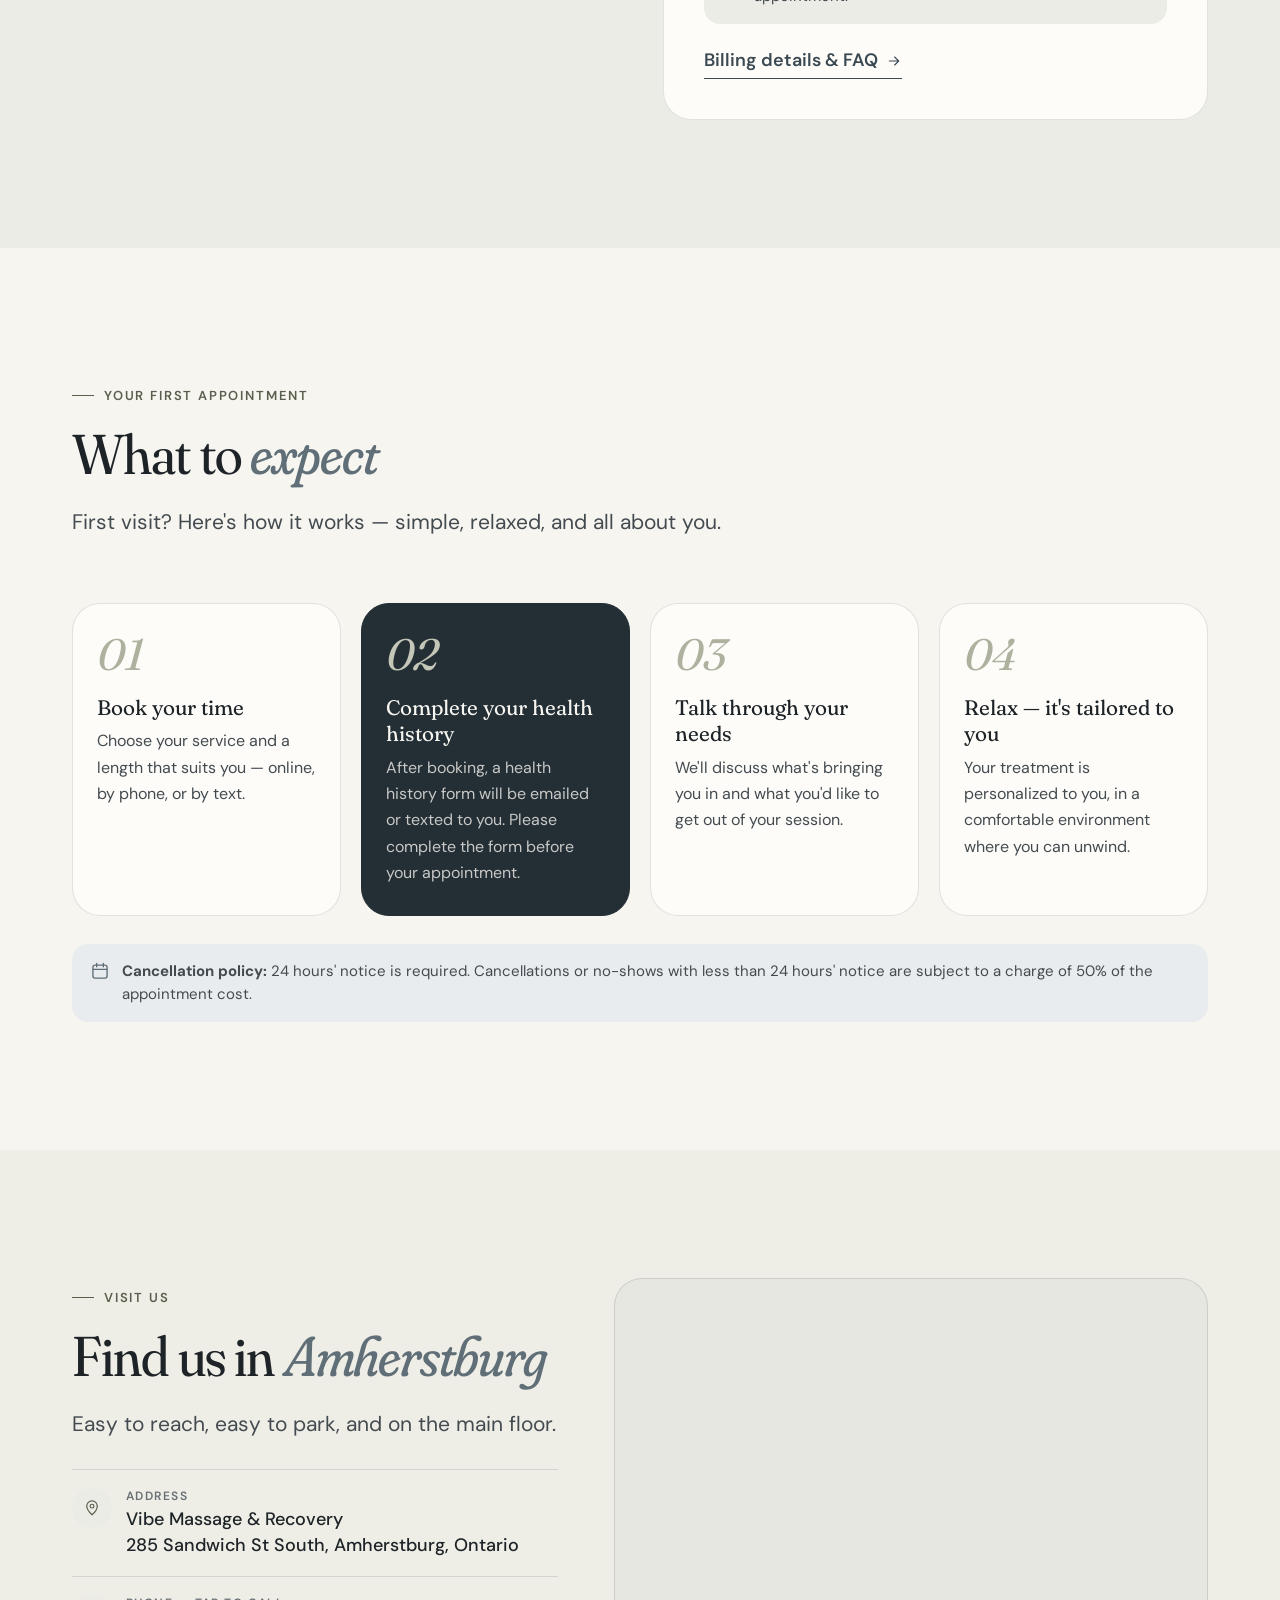
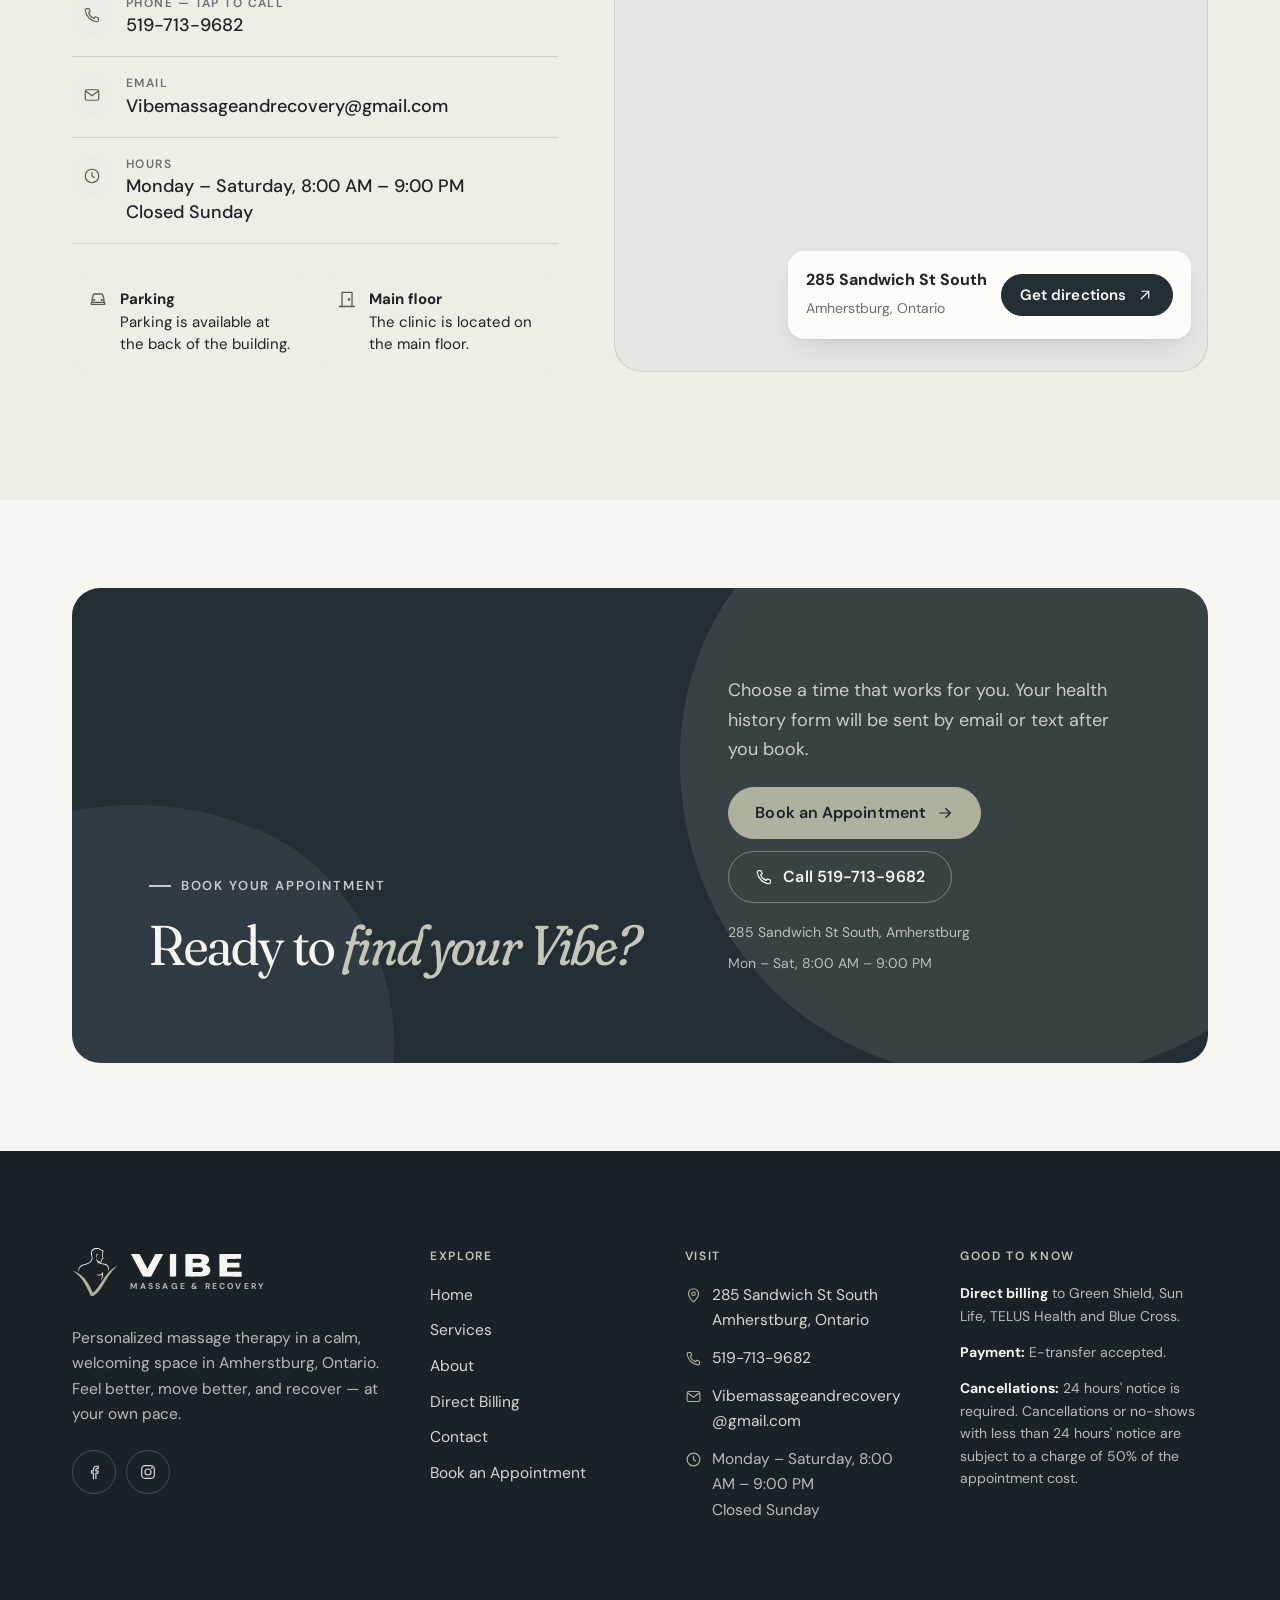
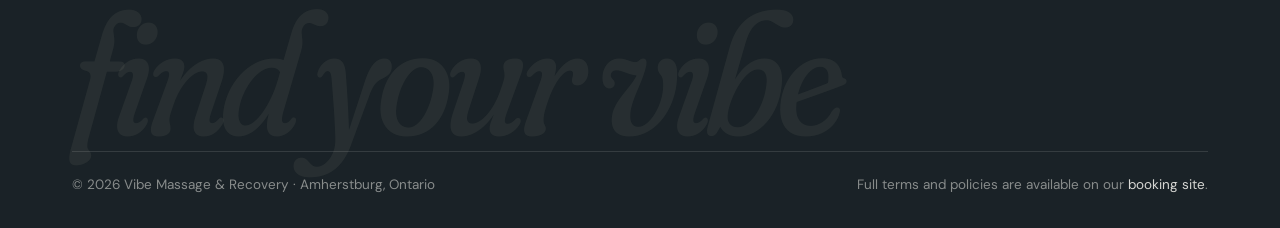
==== commit 4ef38eb1: "Add prenatal and postnatal massage services 30/45/60 min at $80/$100/$130, matching the ClinicSense " ====
--- a/index.html
+++ b/index.html
@@ -4,11 +4,11 @@
   <meta charset="utf-8">
   <meta name="viewport" content="width=device-width, initial-scale=1, viewport-fit=cover">
   <title>Vibe Massage & Recovery | Registered Massage Therapy in Amherstburg, ON</title>
-  <meta name="description" content="Personalized massage therapy in a calm, welcoming space in Amherstburg, Ontario. Swedish, deep tissue and cupping massage with Thomas Nahdee, RMT and Chantelle Marcoux, RMT. Direct billing available.">
+  <meta name="description" content="Personalized massage therapy in a calm, welcoming space in Amherstburg, Ontario. Swedish, deep tissue, cupping, prenatal and postnatal massage with Thomas Nahdee, RMT and Chantelle Marcoux, RMT. Direct billing available.">
   <meta name="theme-color" content="#f6f5f0">
   <meta property="og:type" content="website">
   <meta property="og:title" content="Vibe Massage & Recovery | Registered Massage Therapy in Amherstburg, ON">
-  <meta property="og:description" content="Personalized massage therapy in a calm, welcoming space in Amherstburg, Ontario. Swedish, deep tissue and cupping massage with Thomas Nahdee, RMT and Chantelle Marcoux, RMT. Direct billing available.">
+  <meta property="og:description" content="Personalized massage therapy in a calm, welcoming space in Amherstburg, Ontario. Swedish, deep tissue, cupping, prenatal and postnatal massage with Thomas Nahdee, RMT and Chantelle Marcoux, RMT. Direct billing available.">
   <meta property="og:locale" content="en_CA">
   <link rel="icon" href="assets/img/favicon.svg" type="image/svg+xml">
   <link rel="preconnect" href="https://fonts.googleapis.com">
@@ -162,7 +162,7 @@
       <div>
         <p class="eyebrow">Services &amp; pricing</p>
         <h2 class="h2" id="services-title">Treatments tailored <em>to you</em></h2>
-        <p class="lede">Three simple options, clear pricing, and the flexibility to choose the time that suits you.</p>
+        <p class="lede">Simple options, clear pricing, and the flexibility to choose the time that suits you.</p>
       </div>
       <a class="link-arrow" href="services.html">See full pricing <svg aria-hidden="true"><use href="#i-arrow"/></svg></a>
     </div>
@@ -201,6 +201,30 @@
         </div>
         <div class="service-row__actions">
           <a class="btn btn--sm" href="https://vibemassagerecovery.clinicsense.com/book/" target="_blank" rel="noopener" data-book data-service="Massage + Cupping">Book this service</a>
+        </div>
+      </article>
+      <article class="service-row reveal">
+        <span class="service-row__num">04</span>
+        <div class="service-row__title"><h3 class="h3">Prenatal Massage</h3></div>
+        <p>A therapeutic massage tailored to the changing body of a pregnant person, using gentle, safe techniques.</p>
+        <div class="service-row__meta">
+          <span class="service-row__price"><small>From</small>$80</span>
+          <span class="service-row__dur">30 – 60 min</span>
+        </div>
+        <div class="service-row__actions">
+          <a class="btn btn--sm" href="https://vibemassagerecovery.clinicsense.com/book/" target="_blank" rel="noopener" data-book data-service="Prenatal Massage">Book this service</a>
+        </div>
+      </article>
+      <article class="service-row reveal">
+        <span class="service-row__num">05</span>
+        <div class="service-row__title"><h3 class="h3">Postnatal Massage</h3></div>
+        <p>A therapeutic body massage designed to help women heal and recover after childbirth.</p>
+        <div class="service-row__meta">
+          <span class="service-row__price"><small>From</small>$80</span>
+          <span class="service-row__dur">30 – 60 min</span>
+        </div>
+        <div class="service-row__actions">
+          <a class="btn btn--sm" href="https://vibemassagerecovery.clinicsense.com/book/" target="_blank" rel="noopener" data-book data-service="Postnatal Massage">Book this service</a>
         </div>
       </article>
     </div>
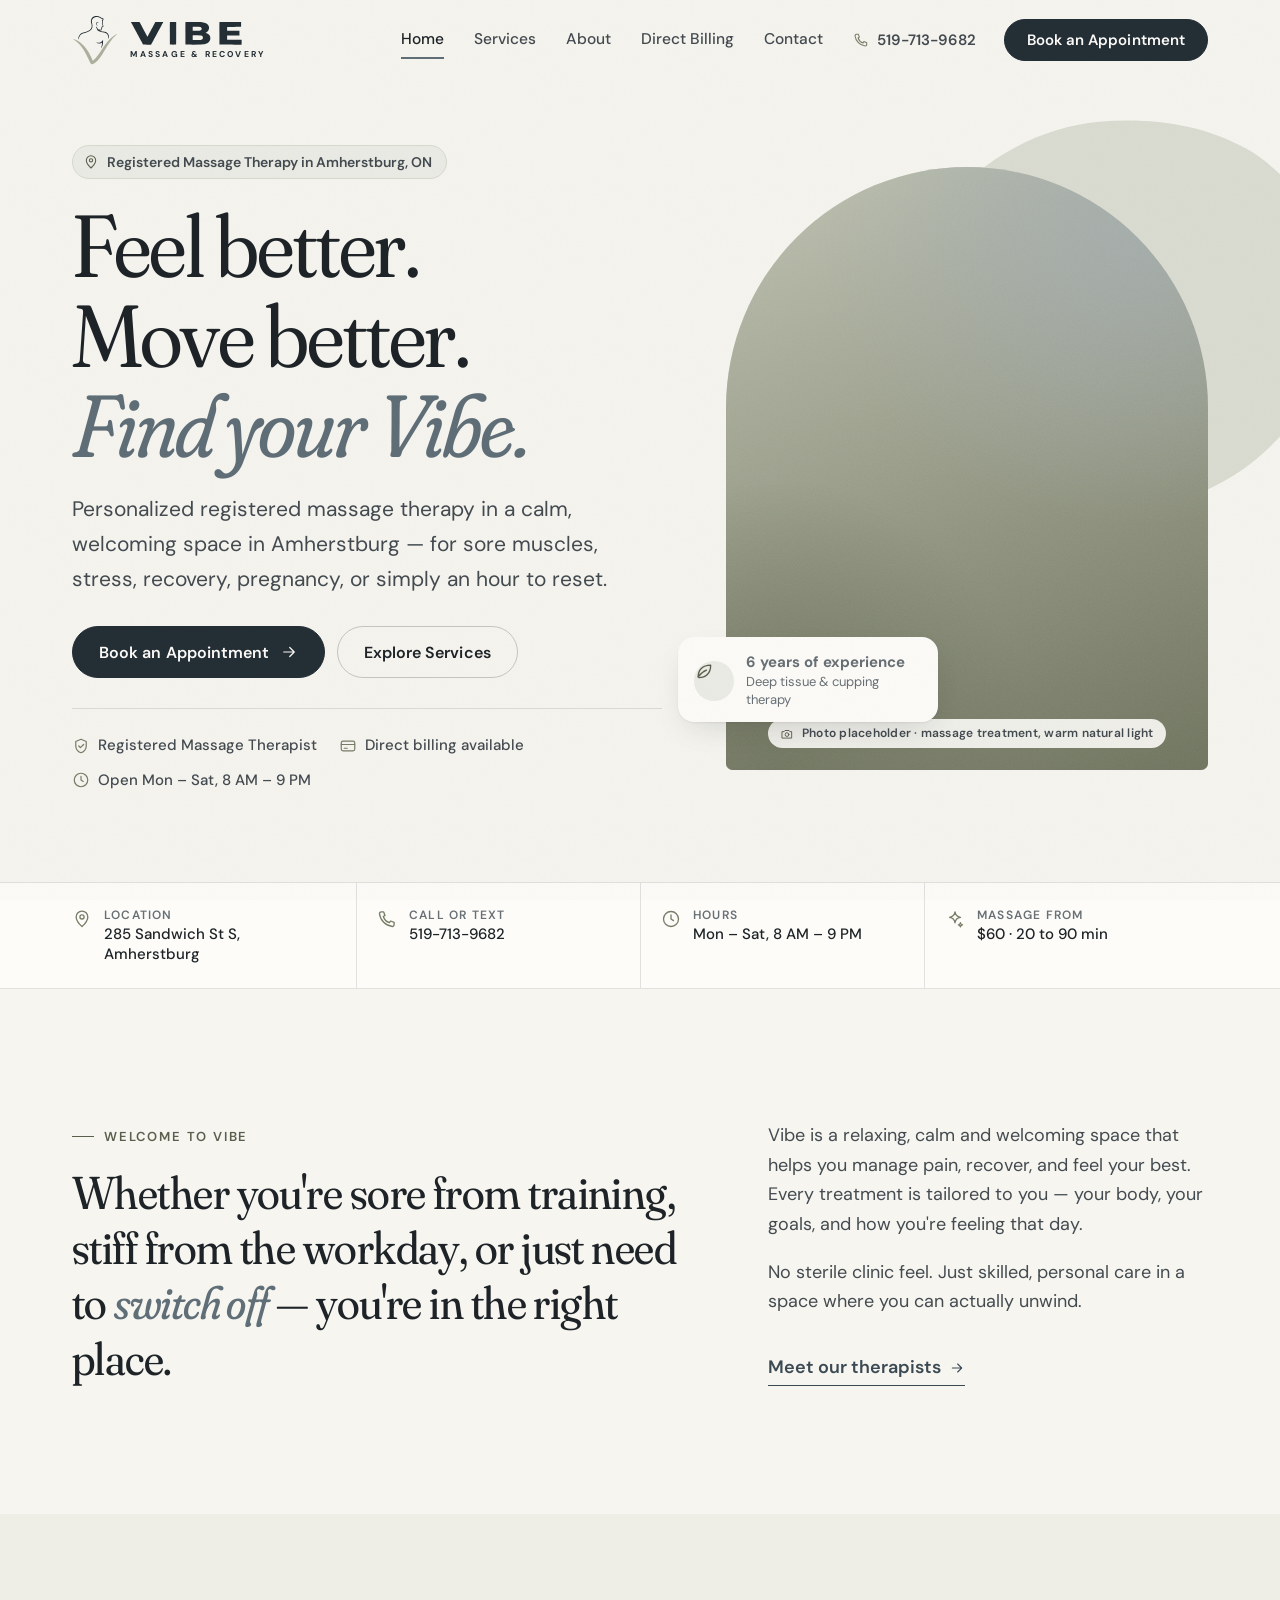
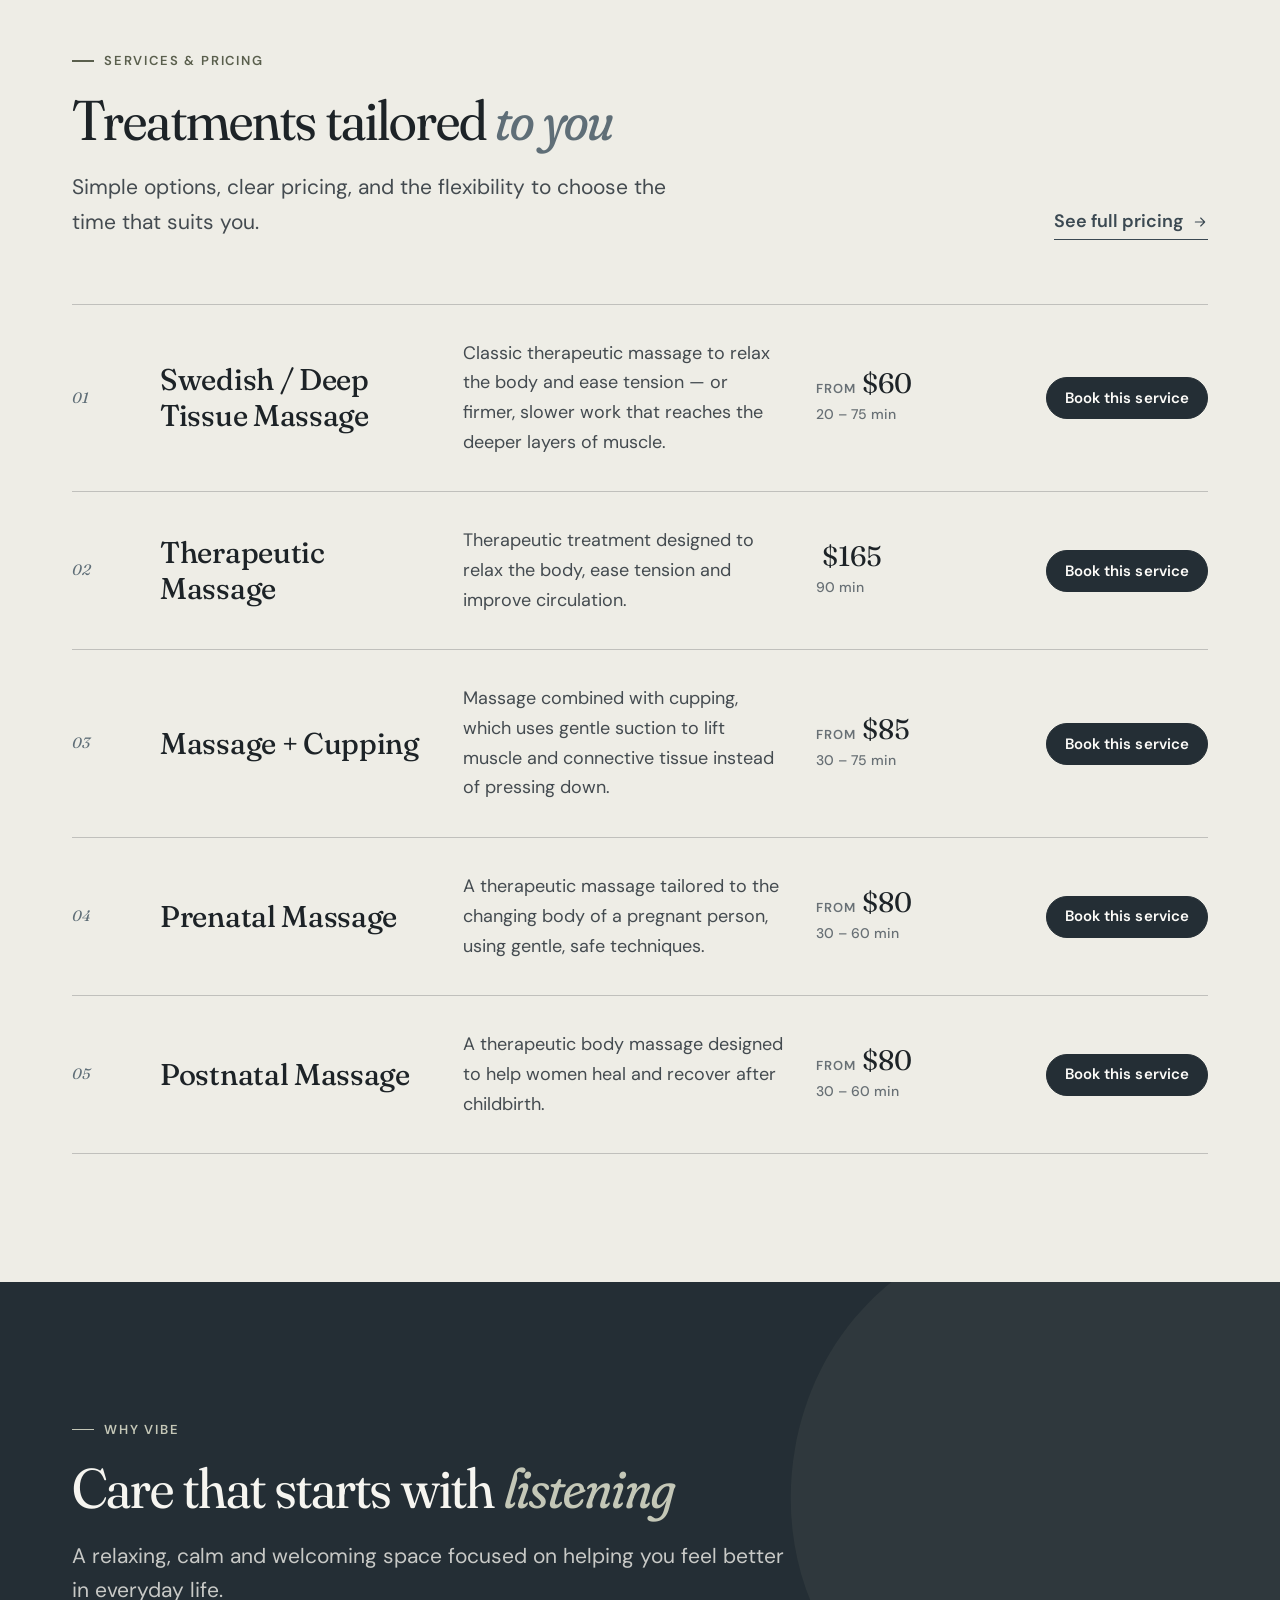
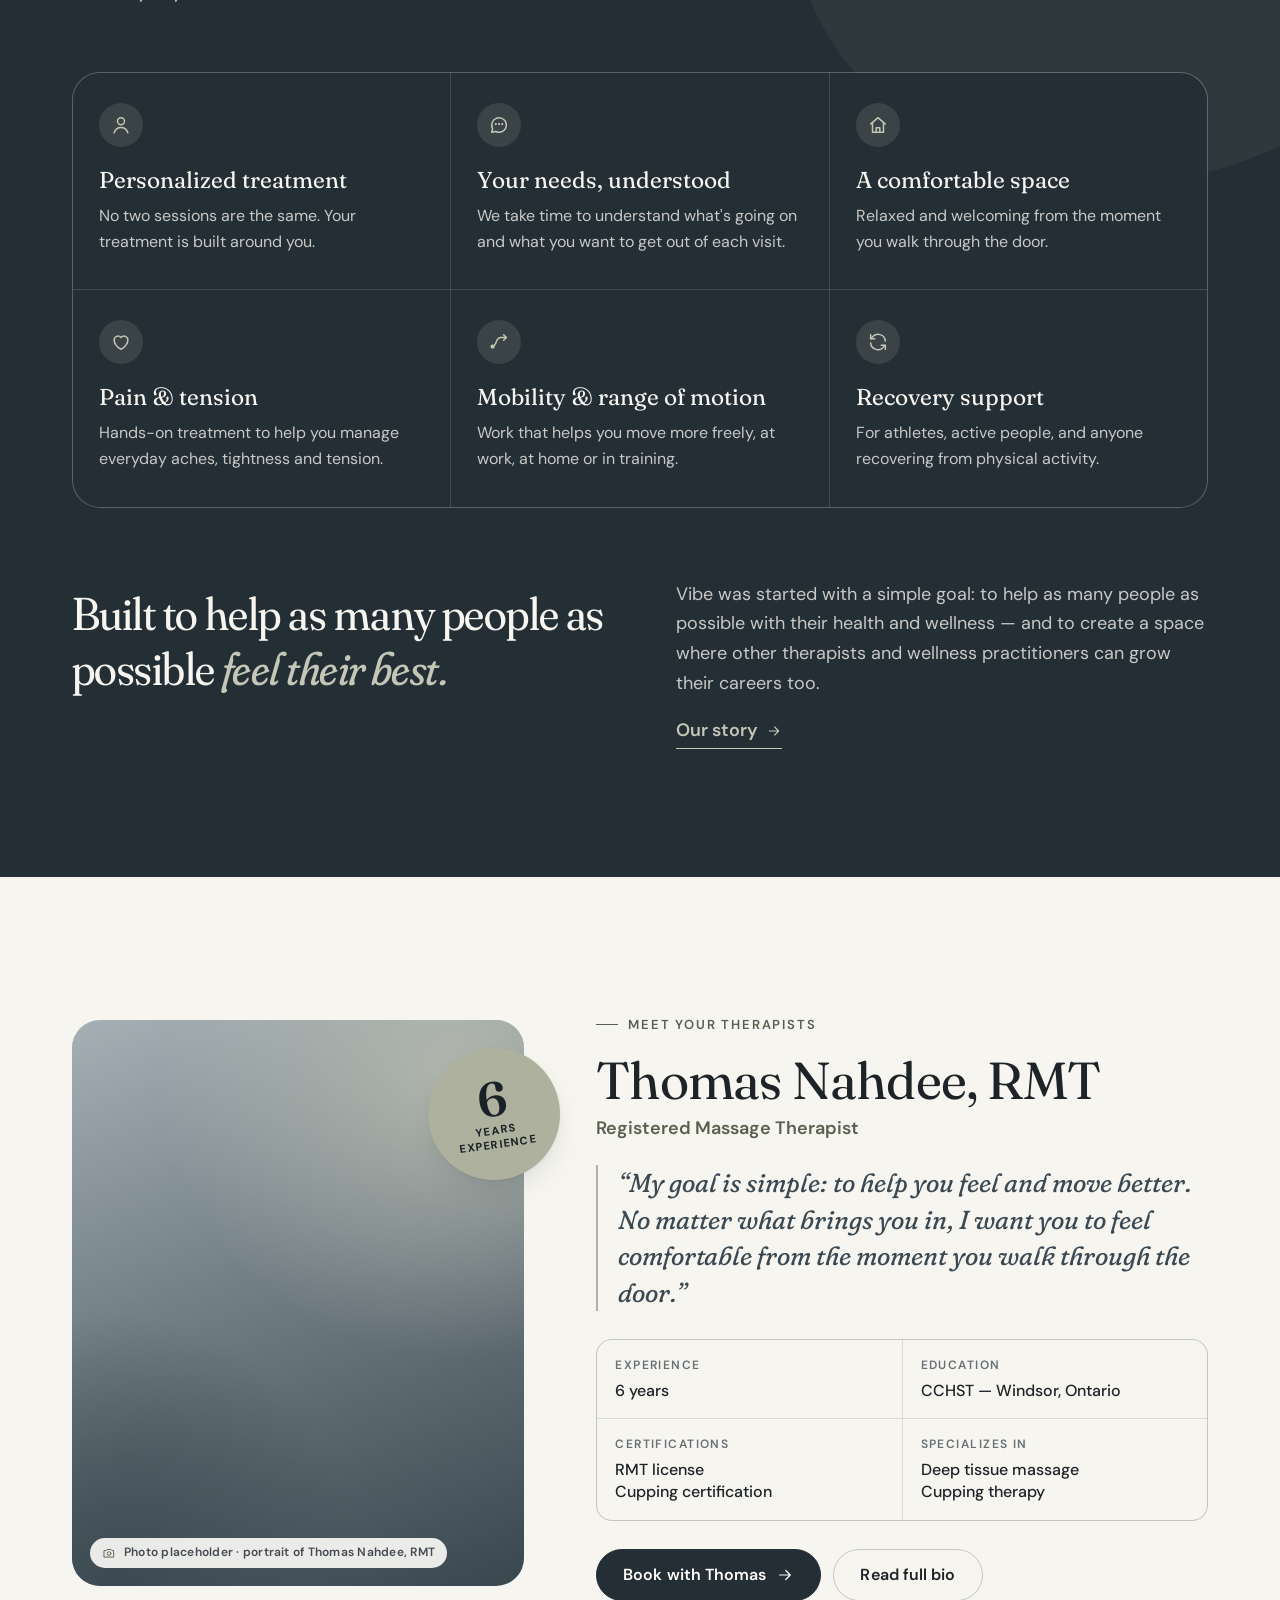
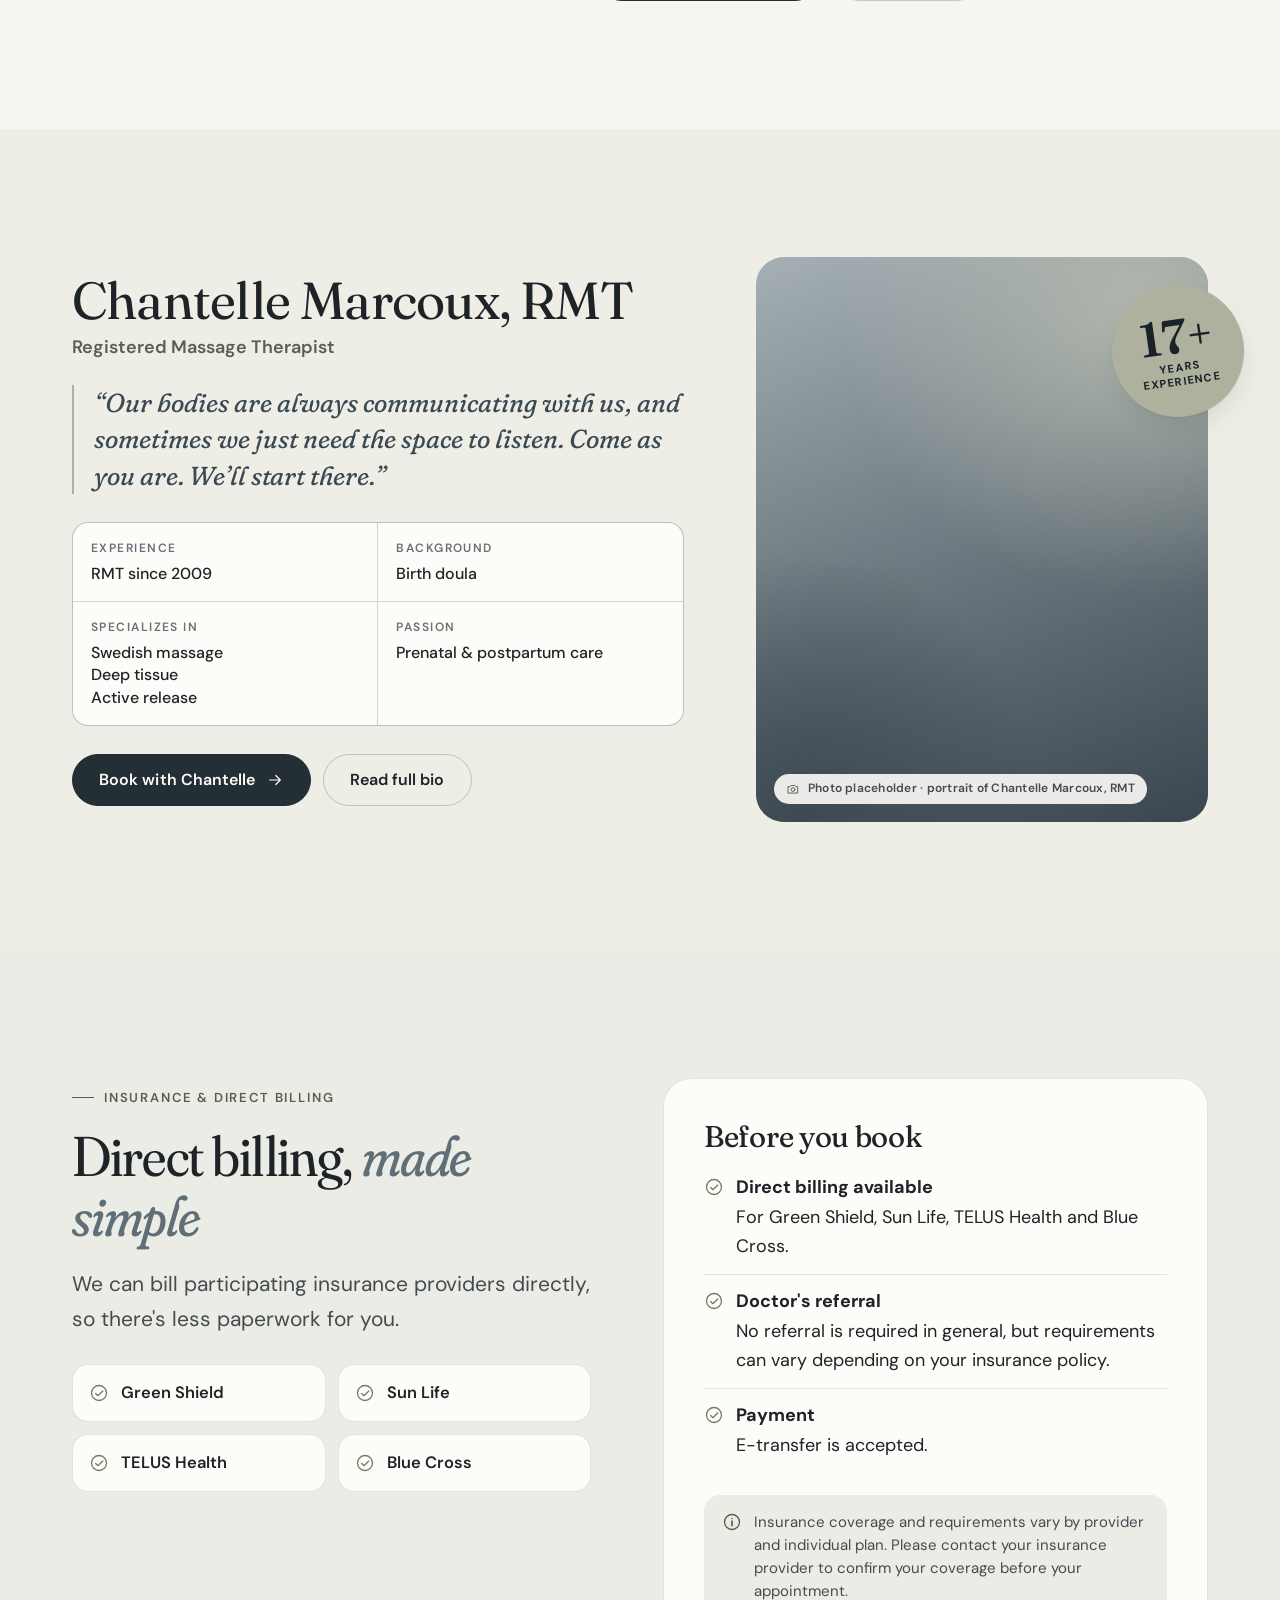
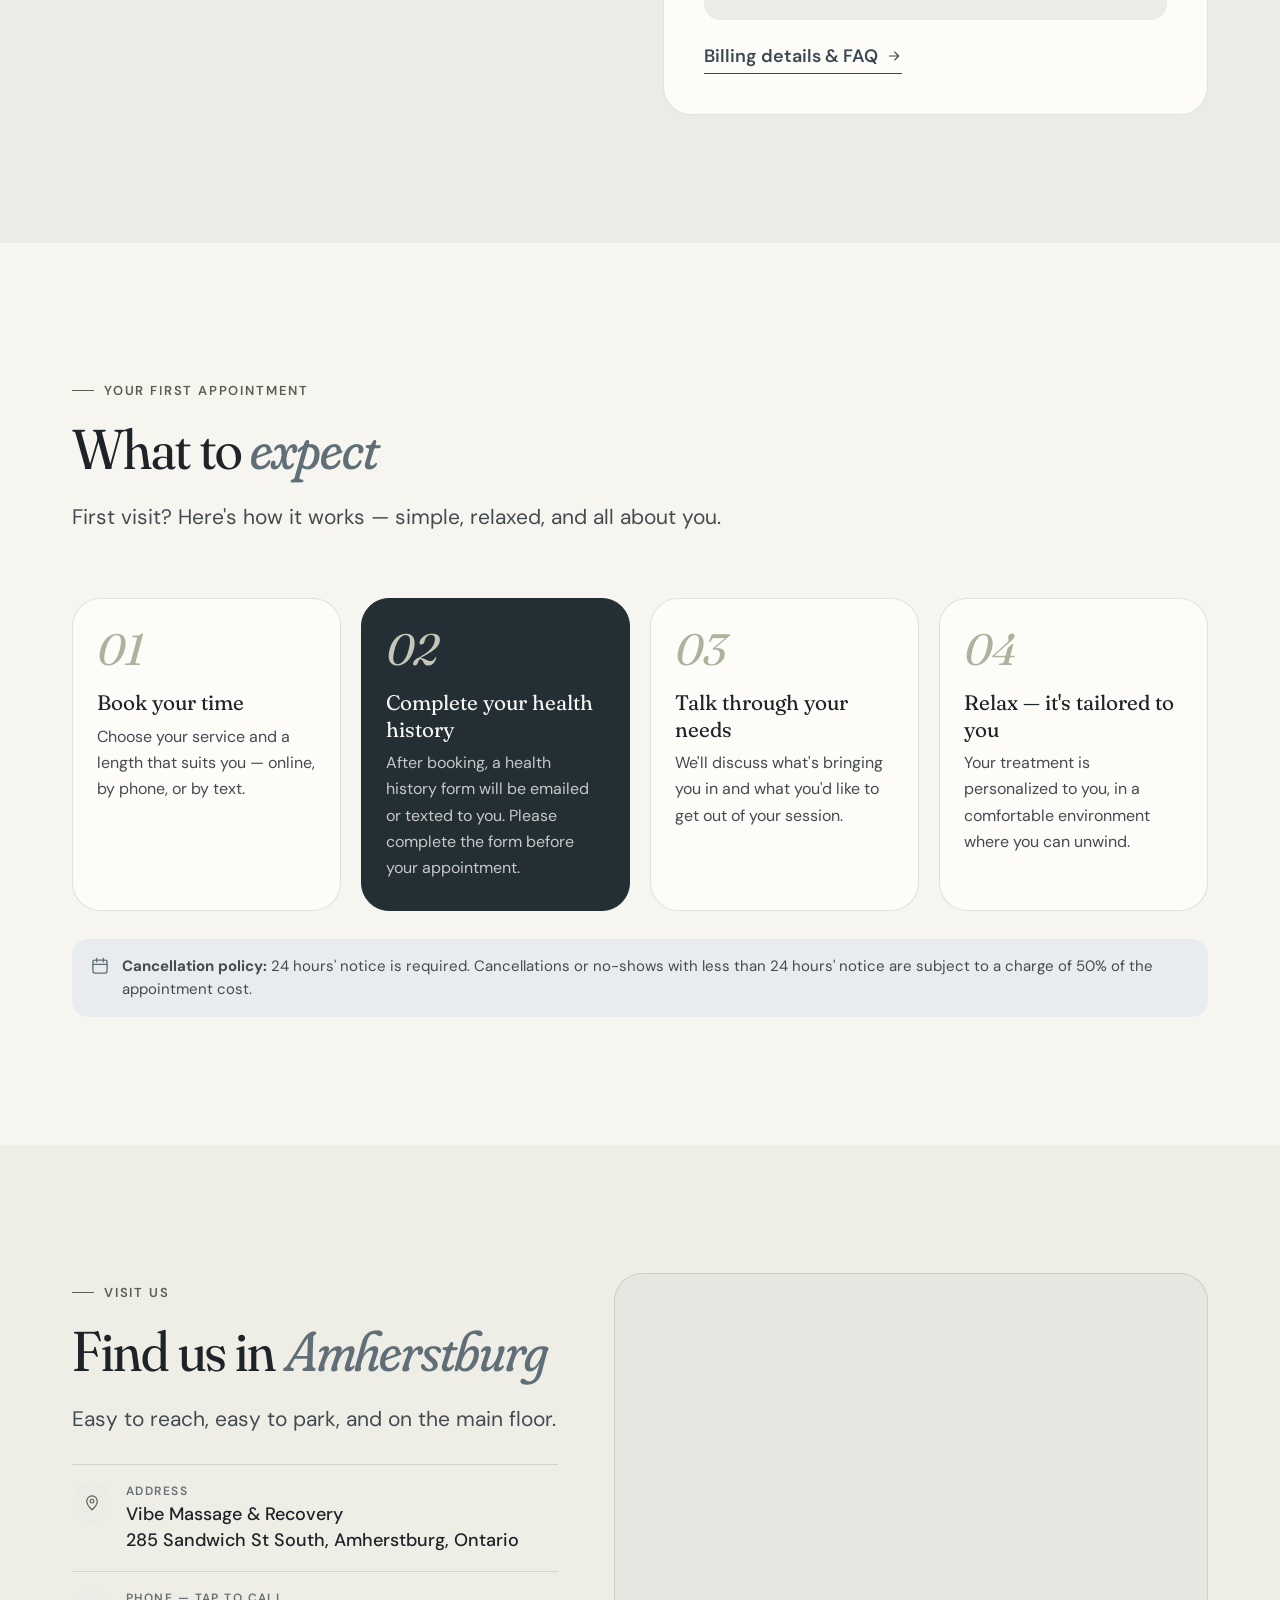
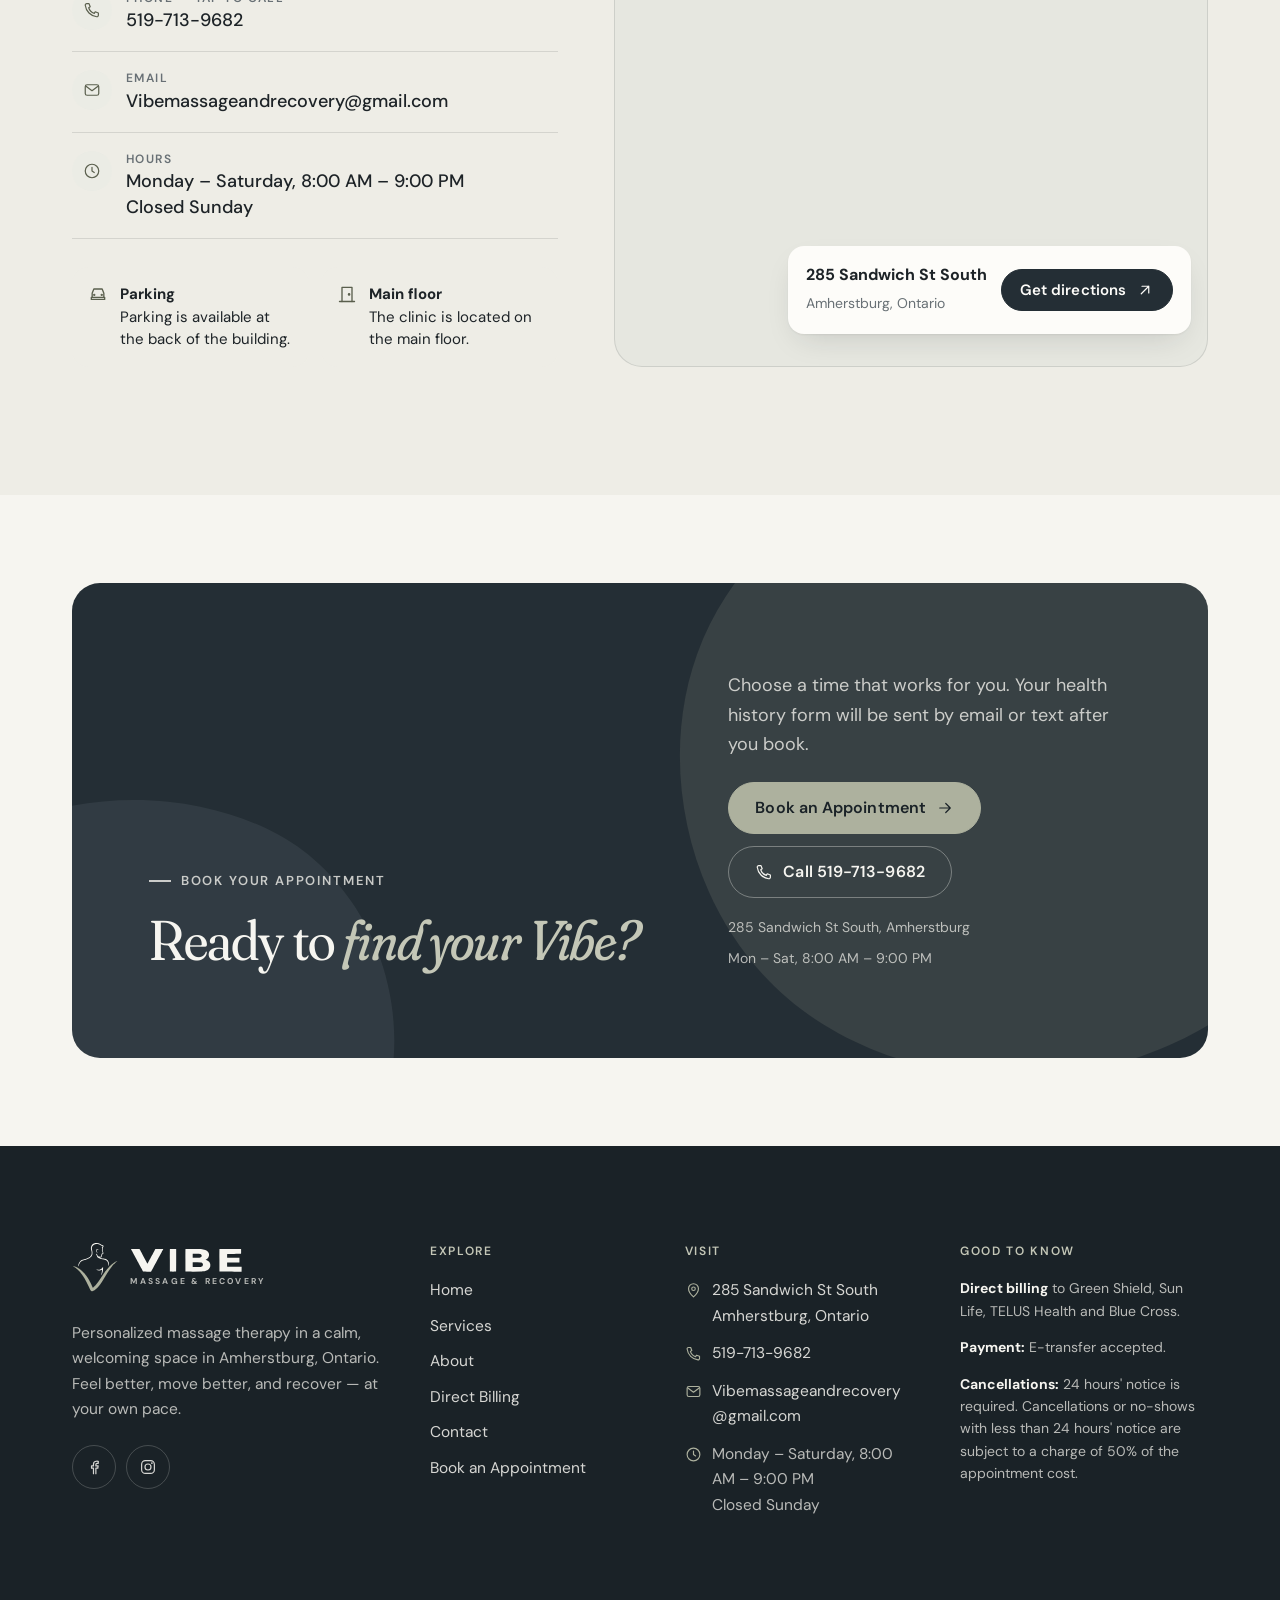
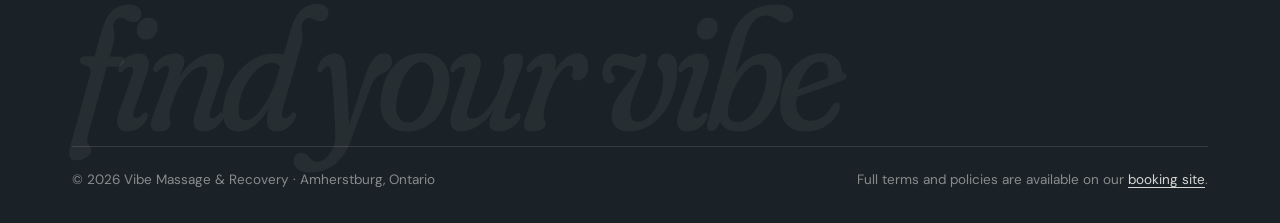
==== commit 35ebf64a: "SEO: metadata, structured data, robots/sitemap, self-hosted fonts - Per-page titles/descriptions and" ====
--- a/index.html
+++ b/index.html
@@ -3,41 +3,90 @@
 <head>
   <meta charset="utf-8">
   <meta name="viewport" content="width=device-width, initial-scale=1, viewport-fit=cover">
-  <title>Vibe Massage & Recovery | Registered Massage Therapy in Amherstburg, ON</title>
-  <meta name="description" content="Personalized massage therapy in a calm, welcoming space in Amherstburg, Ontario. Swedish, deep tissue, cupping, prenatal and postnatal massage with Thomas Nahdee, RMT and Chantelle Marcoux, RMT. Direct billing available.">
+  <title>Massage Therapy in Amherstburg, ON | Vibe Massage & Recovery</title>
+  <meta name="description" content="Registered massage therapy in Amherstburg, Ontario: Swedish, deep tissue, cupping, prenatal and postnatal massage. Direct billing. Open Mon–Sat. Book online.">
+  
   <meta name="theme-color" content="#f6f5f0">
   <meta property="og:type" content="website">
-  <meta property="og:title" content="Vibe Massage & Recovery | Registered Massage Therapy in Amherstburg, ON">
-  <meta property="og:description" content="Personalized massage therapy in a calm, welcoming space in Amherstburg, Ontario. Swedish, deep tissue, cupping, prenatal and postnatal massage with Thomas Nahdee, RMT and Chantelle Marcoux, RMT. Direct billing available.">
+  <meta property="og:site_name" content="Vibe Massage &amp; Recovery">
+  <meta property="og:title" content="Massage Therapy in Amherstburg, ON | Vibe Massage & Recovery">
+  <meta property="og:description" content="Registered massage therapy in Amherstburg, Ontario: Swedish, deep tissue, cupping, prenatal and postnatal massage. Direct billing. Open Mon–Sat. Book online.">
   <meta property="og:locale" content="en_CA">
+  <meta name="twitter:card" content="summary_large_image">
   <link rel="icon" href="assets/img/favicon.svg" type="image/svg+xml">
-  <link rel="preconnect" href="https://fonts.googleapis.com">
-  <link rel="preconnect" href="https://fonts.gstatic.com" crossorigin>
-  <link href="https://fonts.googleapis.com/css2?family=DM+Sans:opsz,wght@9..40,400;9..40,500;9..40,600;9..40,700&family=Fraunces:ital,opsz,wght,SOFT@0,9..144,300..600,0..100;1,9..144,300..600,0..100&display=swap" rel="stylesheet">
+  <link rel="apple-touch-icon" href="assets/img/apple-touch-icon.png">
+  <link rel="preload" href="assets/fonts/fraunces-latin.woff2" as="font" type="font/woff2" crossorigin>
+  <link rel="preload" href="assets/fonts/dm-sans-latin.woff2" as="font" type="font/woff2" crossorigin>
   <link rel="stylesheet" href="assets/css/styles.css">
   <script type="application/ld+json">
-  {
-    "@context": "https://schema.org",
-    "@type": "HealthAndBeautyBusiness",
-    "name": "Vibe Massage & Recovery",
-    "telephone": "+1-519-713-9682",
-    "email": "Vibemassageandrecovery@gmail.com",
-    "address": {
-      "@type": "PostalAddress",
-      "streetAddress": "285 Sandwich St South",
-      "addressLocality": "Amherstburg",
-      "addressRegion": "ON",
-      "addressCountry": "CA"
-    },
-    "openingHoursSpecification": [{
-      "@type": "OpeningHoursSpecification",
-      "dayOfWeek": ["Monday", "Tuesday", "Wednesday", "Thursday", "Friday", "Saturday"],
-      "opens": "08:00",
-      "closes": "21:00"
-    }],
-    "paymentAccepted": "E-transfer"
-  }
-  </script>
+{
+  "@context": "https://schema.org",
+  "@graph": [
+    {
+      "@type": "HealthAndBeautyBusiness",
+      "name": "Vibe Massage & Recovery",
+      "description": "Registered massage therapy clinic in Amherstburg, Ontario offering Swedish, deep tissue, therapeutic, cupping, prenatal and postnatal massage, with direct billing to Green Shield, Sun Life, TELUS Health and Blue Cross.",
+      "telephone": "+1-519-713-9682",
+      "email": "Vibemassageandrecovery@gmail.com",
+      "address": {
+        "@type": "PostalAddress",
+        "streetAddress": "285 Sandwich St South",
+        "addressLocality": "Amherstburg",
+        "addressRegion": "ON",
+        "postalCode": "N9V 2A7",
+        "addressCountry": "CA"
+      },
+      "geo": {
+        "@type": "GeoCoordinates",
+        "latitude": 42.1010026,
+        "longitude": -83.108363
+      },
+      "hasMap": "https://maps.google.com/?cid=8364977269804153832",
+      "areaServed": {
+        "@type": "City",
+        "name": "Amherstburg, Ontario"
+      },
+      "openingHoursSpecification": [
+        {
+          "@type": "OpeningHoursSpecification",
+          "dayOfWeek": [
+            "Monday",
+            "Tuesday",
+            "Wednesday",
+            "Thursday",
+            "Friday",
+            "Saturday"
+          ],
+          "opens": "08:00",
+          "closes": "21:00"
+        }
+      ],
+      "priceRange": "$60–$165",
+      "currenciesAccepted": "CAD",
+      "paymentAccepted": "E-transfer, direct billing (Green Shield, Sun Life, TELUS Health, Blue Cross)",
+      "potentialAction": {
+        "@type": "ReserveAction",
+        "target": "https://vibemassagerecovery.clinicsense.com/book/",
+        "name": "Book an appointment"
+      },
+      "employee": [
+        {
+          "@type": "Person",
+          "name": "Thomas Nahdee",
+          "honorificSuffix": "RMT",
+          "jobTitle": "Registered Massage Therapist"
+        },
+        {
+          "@type": "Person",
+          "name": "Chantelle Marcoux",
+          "honorificSuffix": "RMT",
+          "jobTitle": "Registered Massage Therapist"
+        }
+      ]
+    }
+  ]
+}
+</script>
 </head>
 <body data-page="index.html">
 <a class="skip-link" href="#main">Skip to content</a>
@@ -99,7 +148,7 @@
   <div class="mobile-menu__contact">
     <a href="tel:+15197139682"><svg aria-hidden="true"><use href="#i-phone"/></svg>519-713-9682</a>
     <a href="mailto:Vibemassageandrecovery@gmail.com"><svg aria-hidden="true"><use href="#i-mail"/></svg>Vibemassageandrecovery@gmail.com</a>
-    <a href="https://www.google.com/maps/search/?api=1&query=285+Sandwich+St+S%2C+Amherstburg%2C+ON" target="_blank" rel="noopener"><svg aria-hidden="true"><use href="#i-pin"/></svg>285 Sandwich St South, Amherstburg</a>
+    <a href="https://www.google.com/maps/place/Vibe+massage+%26+recovery/@42.1010026,-83.108363,17z/data=!4m6!3m5!1s0x883b3d0024126b07:0x74165e81e0e4bbe8!8m2!3d42.1010026!4d-83.108363!16s%2Fg%2F11zdyxsmyl" target="_blank" rel="noopener"><svg aria-hidden="true"><use href="#i-pin"/></svg>285 Sandwich St South, Amherstburg</a>
   </div>
 </div>
 <main id="main">
@@ -107,9 +156,8 @@
 <section class="hero" data-hero aria-labelledby="hero-title">
   <div class="container hero__grid">
     <div class="reveal">
-      <a class="hero__location" href="https://www.google.com/maps/search/?api=1&query=285+Sandwich+St+S%2C+Amherstburg%2C+ON" target="_blank" rel="noopener"><svg aria-hidden="true"><use href="#i-pin"/></svg><span><span class="hide-sm">Registered </span>Massage Therapy · Amherstburg, ON</span></a>
-      <h1 class="display" id="hero-title">Feel better.<br>Move better.<br><em>Find your Vibe.</em></h1>
-      <p class="lede">Personalized massage therapy in a calm, welcoming space — for sore muscles, stress, recovery, or simply an hour to reset.</p>
+      <h1 class="display" id="hero-title"><span class="hero__location"><svg aria-hidden="true"><use href="#i-pin"/></svg><span><span class="hide-sm">Registered </span>Massage Therapy in Amherstburg, ON</span></span>Feel better.<br>Move better.<br><em>Find your Vibe.</em></h1>
+      <p class="lede">Personalized registered massage therapy in a calm, welcoming space in Amherstburg — for sore muscles, stress, recovery, pregnancy, or simply an hour to reset.</p>
       <div class="btn-row btn-row--stack">
         <a class="btn" href="https://vibemassagerecovery.clinicsense.com/book/" target="_blank" rel="noopener" data-book>Book an Appointment <svg aria-hidden="true"><use href="#i-arrow"/></svg></a>
         <a class="btn btn--secondary" href="services.html">Explore Services</a>
@@ -135,7 +183,7 @@
 
 <div class="info-strip">
   <div class="container info-strip__grid">
-    <a class="info-strip__item" href="https://www.google.com/maps/search/?api=1&query=285+Sandwich+St+S%2C+Amherstburg%2C+ON" target="_blank" rel="noopener"><svg aria-hidden="true"><use href="#i-pin"/></svg><span><small>Location</small><span>285 Sandwich St S, Amherstburg</span></span></a>
+    <a class="info-strip__item" href="https://www.google.com/maps/place/Vibe+massage+%26+recovery/@42.1010026,-83.108363,17z/data=!4m6!3m5!1s0x883b3d0024126b07:0x74165e81e0e4bbe8!8m2!3d42.1010026!4d-83.108363!16s%2Fg%2F11zdyxsmyl" target="_blank" rel="noopener"><svg aria-hidden="true"><use href="#i-pin"/></svg><span><small>Location</small><span>285 Sandwich St S, Amherstburg</span></span></a>
     <a class="info-strip__item" href="tel:+15197139682"><svg aria-hidden="true"><use href="#i-phone"/></svg><span><small>Call or text</small><span>519-713-9682</span></span></a>
     <div class="info-strip__item"><svg aria-hidden="true"><use href="#i-clock"/></svg><span><small>Hours</small><span>Mon – Sat, 8 AM – 9 PM</span></span></div>
     <a class="info-strip__item" href="services.html"><svg aria-hidden="true"><use href="#i-sparkle"/></svg><span><small>Massage from</small><span>$60 · 20 to 90 min</span></span></a>
@@ -169,7 +217,7 @@
     <div class="service-list">
       <article class="service-row reveal">
         <span class="service-row__num">01</span>
-        <div class="service-row__title"><h3 class="h3">Swedish / Deep Tissue Massage</h3></div>
+        <div class="service-row__title"><h3 class="h3"><a href="services.html#swedish-deep-tissue">Swedish / Deep Tissue Massage</a></h3></div>
         <p>Classic therapeutic massage to relax the body and ease tension — or firmer, slower work that reaches the deeper layers of muscle.</p>
         <div class="service-row__meta">
           <span class="service-row__price"><small>From</small>$60</span>
@@ -181,7 +229,7 @@
       </article>
       <article class="service-row reveal">
         <span class="service-row__num">02</span>
-        <div class="service-row__title"><h3 class="h3">Therapeutic Massage</h3></div>
+        <div class="service-row__title"><h3 class="h3"><a href="services.html#therapeutic">Therapeutic Massage</a></h3></div>
         <p>Therapeutic treatment designed to relax the body, ease tension and improve circulation.</p>
         <div class="service-row__meta">
           <span class="service-row__price"><small></small>$165</span>
@@ -193,7 +241,7 @@
       </article>
       <article class="service-row reveal">
         <span class="service-row__num">03</span>
-        <div class="service-row__title"><h3 class="h3">Massage + Cupping</h3></div>
+        <div class="service-row__title"><h3 class="h3"><a href="services.html#massage-cupping">Massage + Cupping</a></h3></div>
         <p>Massage combined with cupping, which uses gentle suction to lift muscle and connective tissue instead of pressing down.</p>
         <div class="service-row__meta">
           <span class="service-row__price"><small>From</small>$85</span>
@@ -205,7 +253,7 @@
       </article>
       <article class="service-row reveal">
         <span class="service-row__num">04</span>
-        <div class="service-row__title"><h3 class="h3">Prenatal Massage</h3></div>
+        <div class="service-row__title"><h3 class="h3"><a href="services.html#prenatal">Prenatal Massage</a></h3></div>
         <p>A therapeutic massage tailored to the changing body of a pregnant person, using gentle, safe techniques.</p>
         <div class="service-row__meta">
           <span class="service-row__price"><small>From</small>$80</span>
@@ -217,7 +265,7 @@
       </article>
       <article class="service-row reveal">
         <span class="service-row__num">05</span>
-        <div class="service-row__title"><h3 class="h3">Postnatal Massage</h3></div>
+        <div class="service-row__title"><h3 class="h3"><a href="services.html#postnatal">Postnatal Massage</a></h3></div>
         <p>A therapeutic body massage designed to help women heal and recover after childbirth.</p>
         <div class="service-row__meta">
           <span class="service-row__price"><small>From</small>$80</span>
@@ -363,7 +411,7 @@
     <h2 class="h2" id="visit-title">Find us in <em>Amherstburg</em></h2>
     <p class="lede" style="margin-bottom:28px">Easy to reach, easy to park, and on the main floor.</p>
     <div class="contact-list">
-      <a class="contact-list__link" href="https://www.google.com/maps/search/?api=1&query=285+Sandwich+St+S%2C+Amherstburg%2C+ON" target="_blank" rel="noopener"><span class="ci"><svg aria-hidden="true"><use href="#i-pin"/></svg></span><span><small>Address</small><span>Vibe Massage &amp; Recovery<br>285 Sandwich St South, Amherstburg, Ontario</span></span></a>
+      <a class="contact-list__link" href="https://www.google.com/maps/place/Vibe+massage+%26+recovery/@42.1010026,-83.108363,17z/data=!4m6!3m5!1s0x883b3d0024126b07:0x74165e81e0e4bbe8!8m2!3d42.1010026!4d-83.108363!16s%2Fg%2F11zdyxsmyl" target="_blank" rel="noopener"><span class="ci"><svg aria-hidden="true"><use href="#i-pin"/></svg></span><span><small>Address</small><span>Vibe Massage &amp; Recovery<br>285 Sandwich St South, Amherstburg, Ontario</span></span></a>
       <a class="contact-list__link" href="tel:+15197139682"><span class="ci"><svg aria-hidden="true"><use href="#i-phone"/></svg></span><span><small>Phone — tap to call</small><span>519-713-9682</span></span></a>
       <a class="contact-list__link" href="mailto:Vibemassageandrecovery@gmail.com"><span class="ci"><svg aria-hidden="true"><use href="#i-mail"/></svg></span><span><small>Email</small><span>Vibemassageandrecovery@gmail.com</span></span></a>
       <div><span class="ci"><svg aria-hidden="true"><use href="#i-clock"/></svg></span><span><small>Hours</small><span>Monday – Saturday, 8:00 AM – 9:00 PM<br>Closed Sunday</span></span></div>
@@ -374,10 +422,10 @@
     </div>
   </div>
   <div class="map reveal reveal-d1">
-    <iframe class="map__frame" title="Map showing Vibe Massage &amp; Recovery at 285 Sandwich St South, Amherstburg" src="https://www.google.com/maps?q=285+Sandwich+St+S,+Amherstburg,+ON&amp;z=16&amp;output=embed" loading="lazy" referrerpolicy="no-referrer-when-downgrade" allowfullscreen></iframe>
+    <iframe class="map__frame" title="Map showing Vibe Massage &amp; Recovery at 285 Sandwich St South, Amherstburg" src="https://www.google.com/maps?q=Vibe+massage+%26+recovery,+285+Sandwich+St+S,+Amherstburg,+ON+N9V+2A7&amp;ll=42.1010026,-83.108363&amp;z=17&amp;output=embed" loading="lazy" referrerpolicy="no-referrer-when-downgrade" allowfullscreen></iframe>
     <div class="map__card">
       <div><strong>285 Sandwich St South</strong><span>Amherstburg, Ontario</span></div>
-      <a class="btn btn--sm" href="https://www.google.com/maps/search/?api=1&query=285+Sandwich+St+S%2C+Amherstburg%2C+ON" target="_blank" rel="noopener">Get directions <svg aria-hidden="true"><use href="#i-arrow-up-right"/></svg></a>
+      <a class="btn btn--sm" href="https://www.google.com/maps/place/Vibe+massage+%26+recovery/@42.1010026,-83.108363,17z/data=!4m6!3m5!1s0x883b3d0024126b07:0x74165e81e0e4bbe8!8m2!3d42.1010026!4d-83.108363!16s%2Fg%2F11zdyxsmyl" target="_blank" rel="noopener">Get directions <svg aria-hidden="true"><use href="#i-arrow-up-right"/></svg></a>
     </div>
   </div>
 </div>
@@ -413,8 +461,8 @@
     <div class="footer__grid">
       <div class="footer__brand">
         <a class="brand" href="index.html" aria-label="Vibe Massage &amp; Recovery — home">
-  <img class="brand__mark" src="assets/img/logo-mark-light.svg" alt="" width="304" height="327">
-  <span class="brand__text"><img class="brand__name" src="assets/img/logo-wordmark-light.svg" alt="" width="331" height="71"><span class="brand__sub">Massage &amp; Recovery</span></span>
+  <img class="brand__mark" src="assets/img/logo-mark-light.svg" alt="" width="304" height="327" loading="lazy" decoding="async">
+  <span class="brand__text"><img class="brand__name" src="assets/img/logo-wordmark-light.svg" alt="" width="331" height="71" loading="lazy" decoding="async"><span class="brand__sub">Massage &amp; Recovery</span></span>
 </a>
         <p>Personalized massage therapy in a calm, welcoming space in Amherstburg, Ontario. Feel better, move better, and recover — at your own pace.</p>
         <div class="social">
@@ -437,7 +485,7 @@
       <div>
         <p class="footer__h">Visit</p>
         <ul class="footer__contact">
-          <li><svg aria-hidden="true"><use href="#i-pin"/></svg><a href="https://www.google.com/maps/search/?api=1&query=285+Sandwich+St+S%2C+Amherstburg%2C+ON" target="_blank" rel="noopener">285 Sandwich St South<br>Amherstburg, Ontario</a></li>
+          <li><svg aria-hidden="true"><use href="#i-pin"/></svg><a href="https://www.google.com/maps/place/Vibe+massage+%26+recovery/@42.1010026,-83.108363,17z/data=!4m6!3m5!1s0x883b3d0024126b07:0x74165e81e0e4bbe8!8m2!3d42.1010026!4d-83.108363!16s%2Fg%2F11zdyxsmyl" target="_blank" rel="noopener">285 Sandwich St South<br>Amherstburg, Ontario</a></li>
           <li><svg aria-hidden="true"><use href="#i-phone"/></svg><a href="tel:+15197139682">519-713-9682</a></li>
           <li><svg aria-hidden="true"><use href="#i-mail"/></svg><a href="mailto:Vibemassageandrecovery@gmail.com" style="overflow-wrap:anywhere">Vibemassageandrecovery@gmail.com</a></li>
           <li><svg aria-hidden="true"><use href="#i-clock"/></svg><span>Monday – Saturday, 8:00 AM – 9:00 PM<br>Closed Sunday</span></li>
@@ -450,7 +498,7 @@
         <p><strong style="color:var(--paper)">Cancellations:</strong> 24 hours' notice is required. Cancellations or no-shows with less than 24 hours' notice are subject to a charge of 50% of the appointment cost.</p>
       </div>
     </div>
-    <p class="footer__wordmark" aria-hidden="true">find your vibe</p>
+    <div class="footer__wordmark" aria-hidden="true" data-text="find your vibe"></div>
     <div class="footer__bottom">
       <span>© <span data-year>2026</span> Vibe Massage &amp; Recovery · Amherstburg, Ontario</span>
       <span>Full terms and policies are available on our <a href="https://vibemassagerecovery.clinicsense.com/book/" target="_blank" rel="noopener">booking site</a>.</span>
--- a/assets/css/styles.css
+++ b/assets/css/styles.css
@@ -3,6 +3,11 @@
    Mobile-first. Colour tokens live in :root and are matched to the official
    logo: --brown-* is the logo's charcoal, --sage-* its sage green.
    ========================================================================== */
+
+/* ---------- Fonts (self-hosted, SIL Open Font License; latin subset) ---------- */
+@font-face { font-family: "DM Sans"; font-style: normal; font-weight: 100 1000; font-display: swap; src: url("../fonts/dm-sans-latin.woff2") format("woff2"); }
+@font-face { font-family: "Fraunces"; font-style: normal; font-weight: 300 600; font-display: swap; src: url("../fonts/fraunces-latin.woff2") format("woff2"); }
+@font-face { font-family: "Fraunces"; font-style: italic; font-weight: 300 600; font-display: swap; src: url("../fonts/fraunces-italic-latin.woff2") format("woff2"); }
 
 :root {
   /* Brand */
@@ -365,6 +370,16 @@
 .hero__location svg { width: 16px; height: 16px; color: var(--sage-700); }
 .hero__location:hover { background: var(--sage-200); }
 .hero h1 { margin-bottom: 22px; }
+/* Keyword labels that sit inside an H1 (visible, styled as the small label above the headline) */
+.display > .eyebrow, .display > .hero__location {
+  display: flex; width: fit-content; font-family: var(--font-body); font-variation-settings: normal;
+  font-style: normal; line-height: 1.3;
+}
+.display > .eyebrow { font-size: 13px; font-weight: 600; letter-spacing: 0.14em; }
+.display > .hero__location { font-size: 14px; font-weight: 600; letter-spacing: normal; }
+.display > .hero__location:hover { background: var(--sage-100); }
+.service-row__title a { color: inherit; text-decoration: none; }
+.service-row__title a:hover { text-decoration: underline; text-underline-offset: 4px; text-decoration-thickness: 1px; }
 .hero .lede { margin-bottom: 30px; }
 .hero__facts { display: flex; flex-wrap: wrap; gap: 10px 22px; margin-top: 30px; padding-top: 24px; border-top: 1px solid var(--line); }
 .hero__facts li { display: inline-flex; align-items: center; gap: 8px; font-size: 15px; font-weight: 500; color: var(--ink-2); }
@@ -631,6 +646,7 @@
 .site-footer { background: var(--brown-950); color: rgba(246,245,240,.72); padding-top: clamp(56px, 8vw, 96px); padding-bottom: 32px; font-size: 15.5px; position: relative; overflow: hidden; }
 .site-footer a { text-decoration: none; color: rgba(246,245,240,.86); transition: color .2s; }
 .site-footer a:hover { color: var(--sage-300); }
+.footer__bottom a { text-decoration: underline; text-underline-offset: 3px; }
 .footer__grid { display: grid; gap: 40px; }
 @media (min-width: 720px) { .footer__grid { grid-template-columns: 1fr 1fr; } }
 @media (min-width: 1040px) { .footer__grid { grid-template-columns: 1.5fr 1fr 1.1fr 1.2fr; gap: 48px; } }
@@ -652,6 +668,7 @@
   font-size: clamp(48px, 13.5vw, 196px); line-height: .9; letter-spacing: -0.04em;
   color: rgba(173,177,158,.09); margin: clamp(40px, 6vw, 72px) 0 0; user-select: none; white-space: nowrap;
 }
+.footer__wordmark::before { content: attr(data-text); }
 .footer__bottom { display: flex; flex-wrap: wrap; gap: 10px 24px; justify-content: space-between; border-top: 1px solid rgba(246,245,240,.12); padding-top: 22px; font-size: 13.5px; color: rgba(246,245,240,.5); }
 
 /* ---------- Booking dialog ---------- */
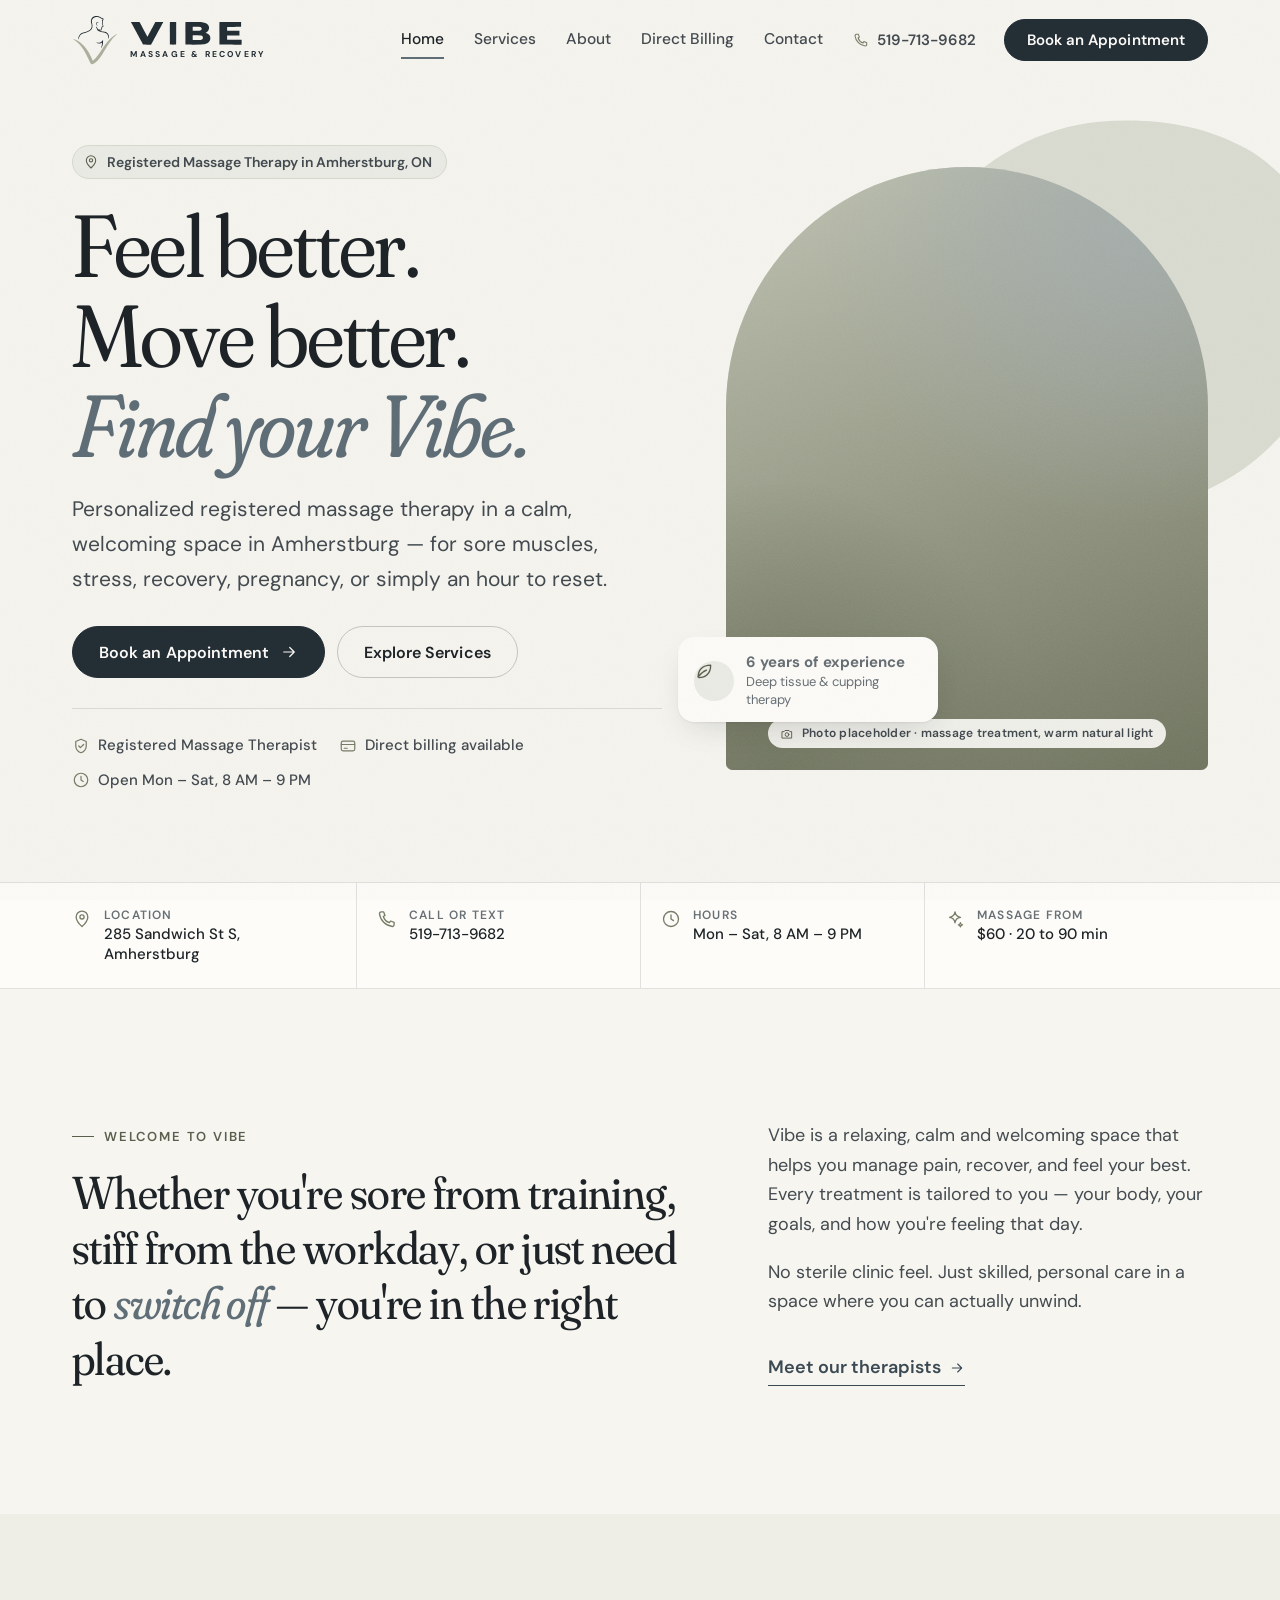
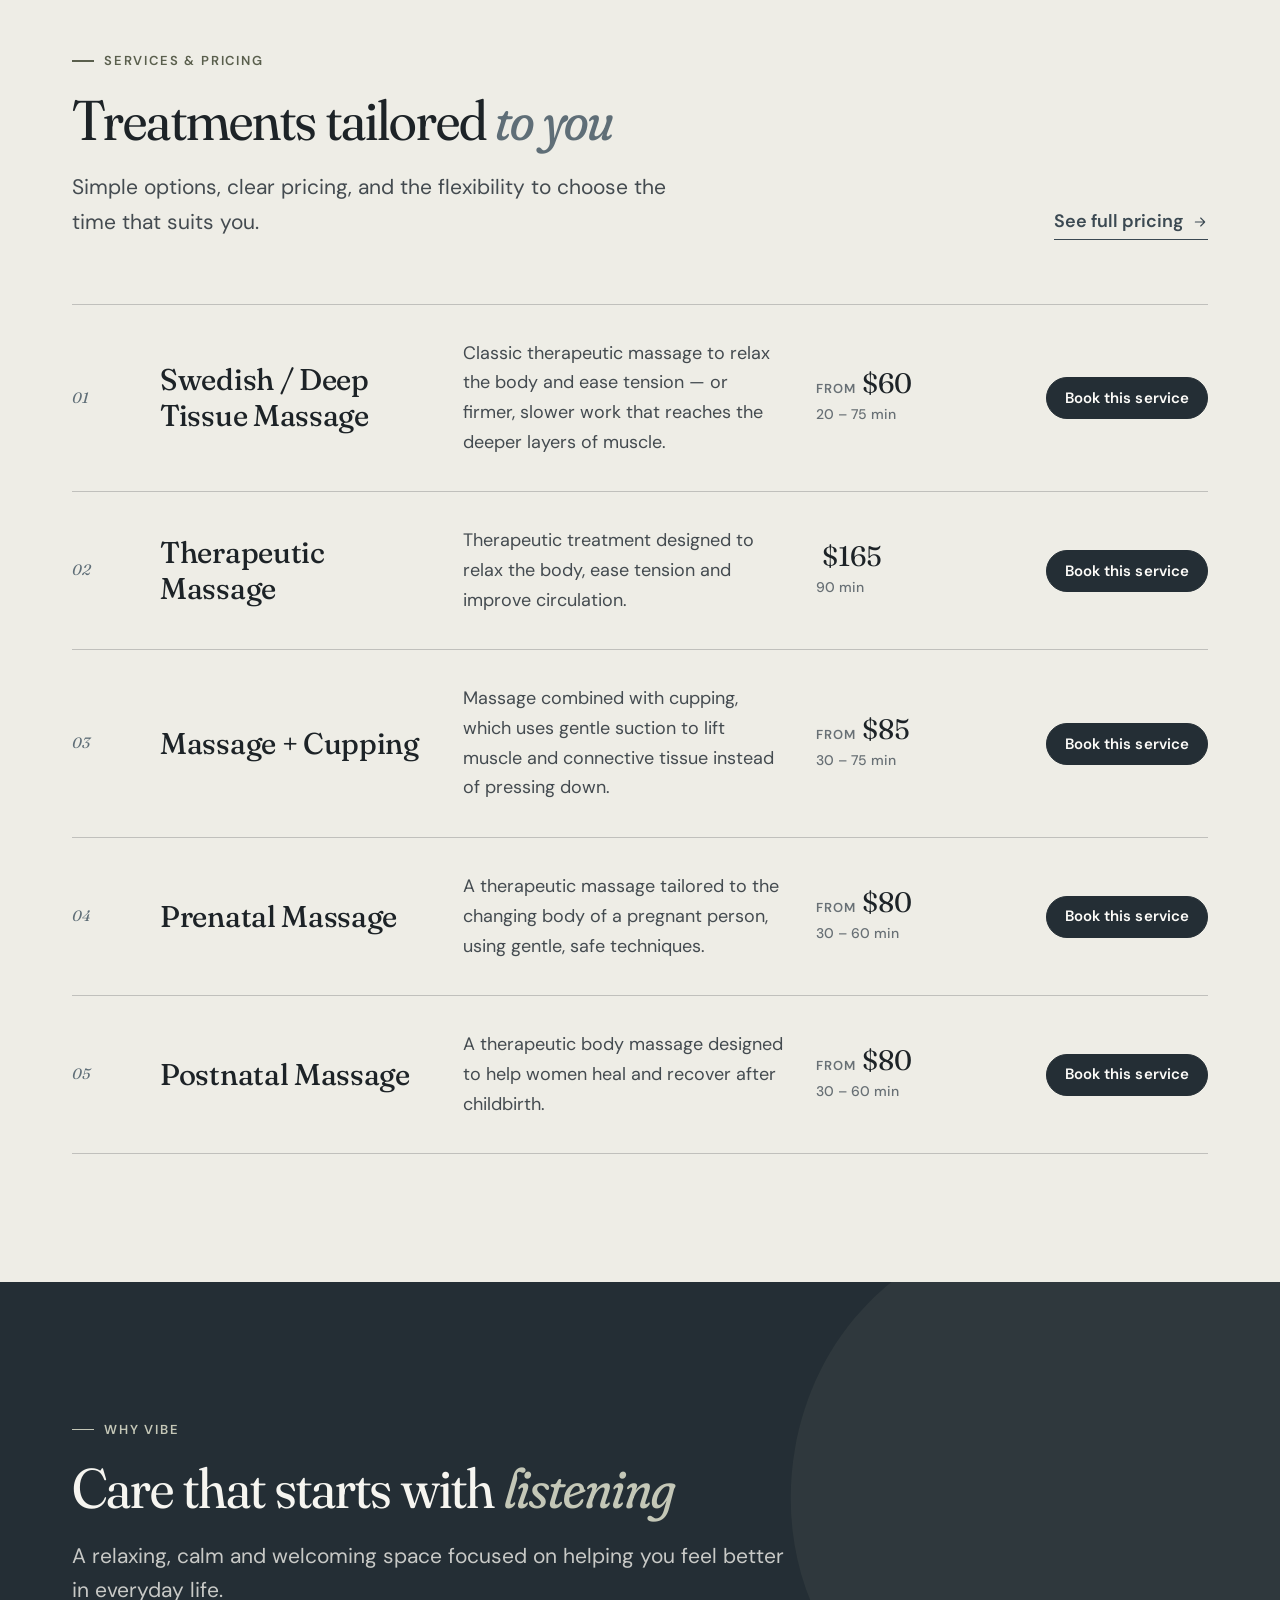
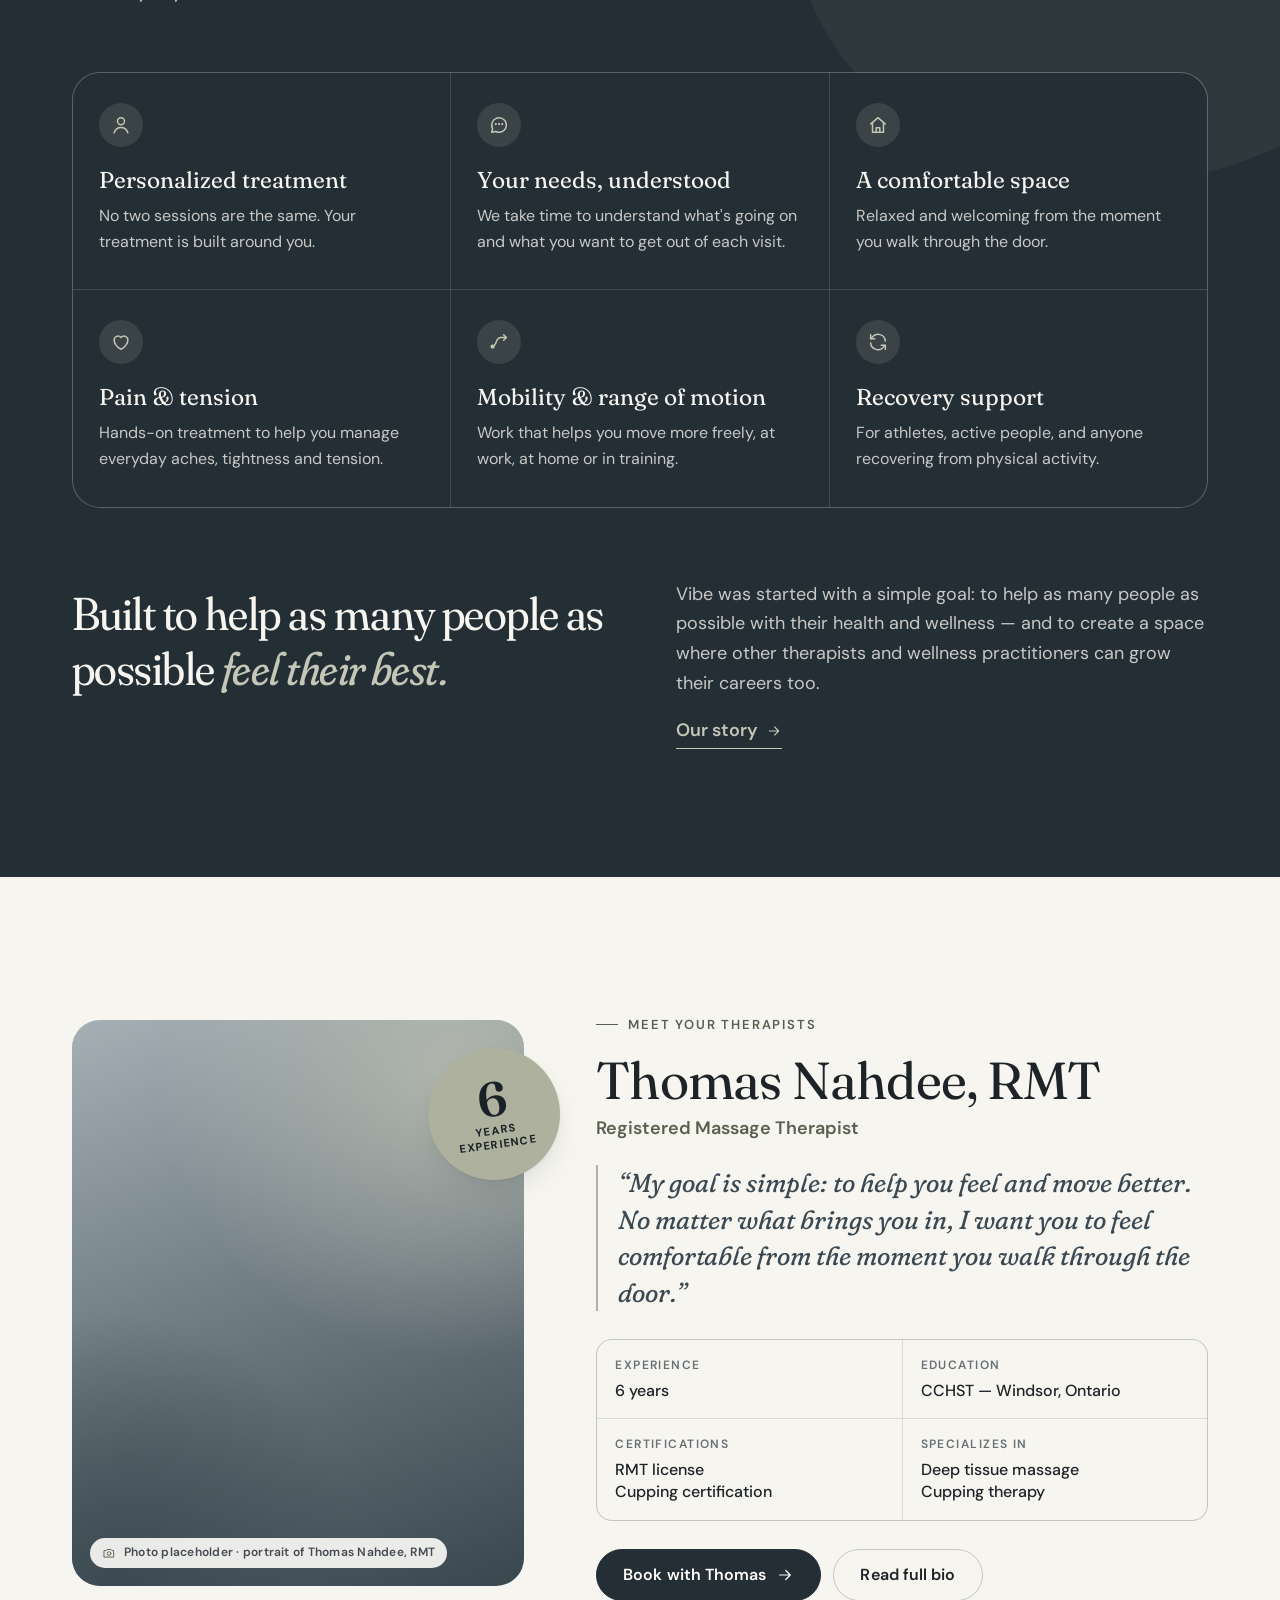
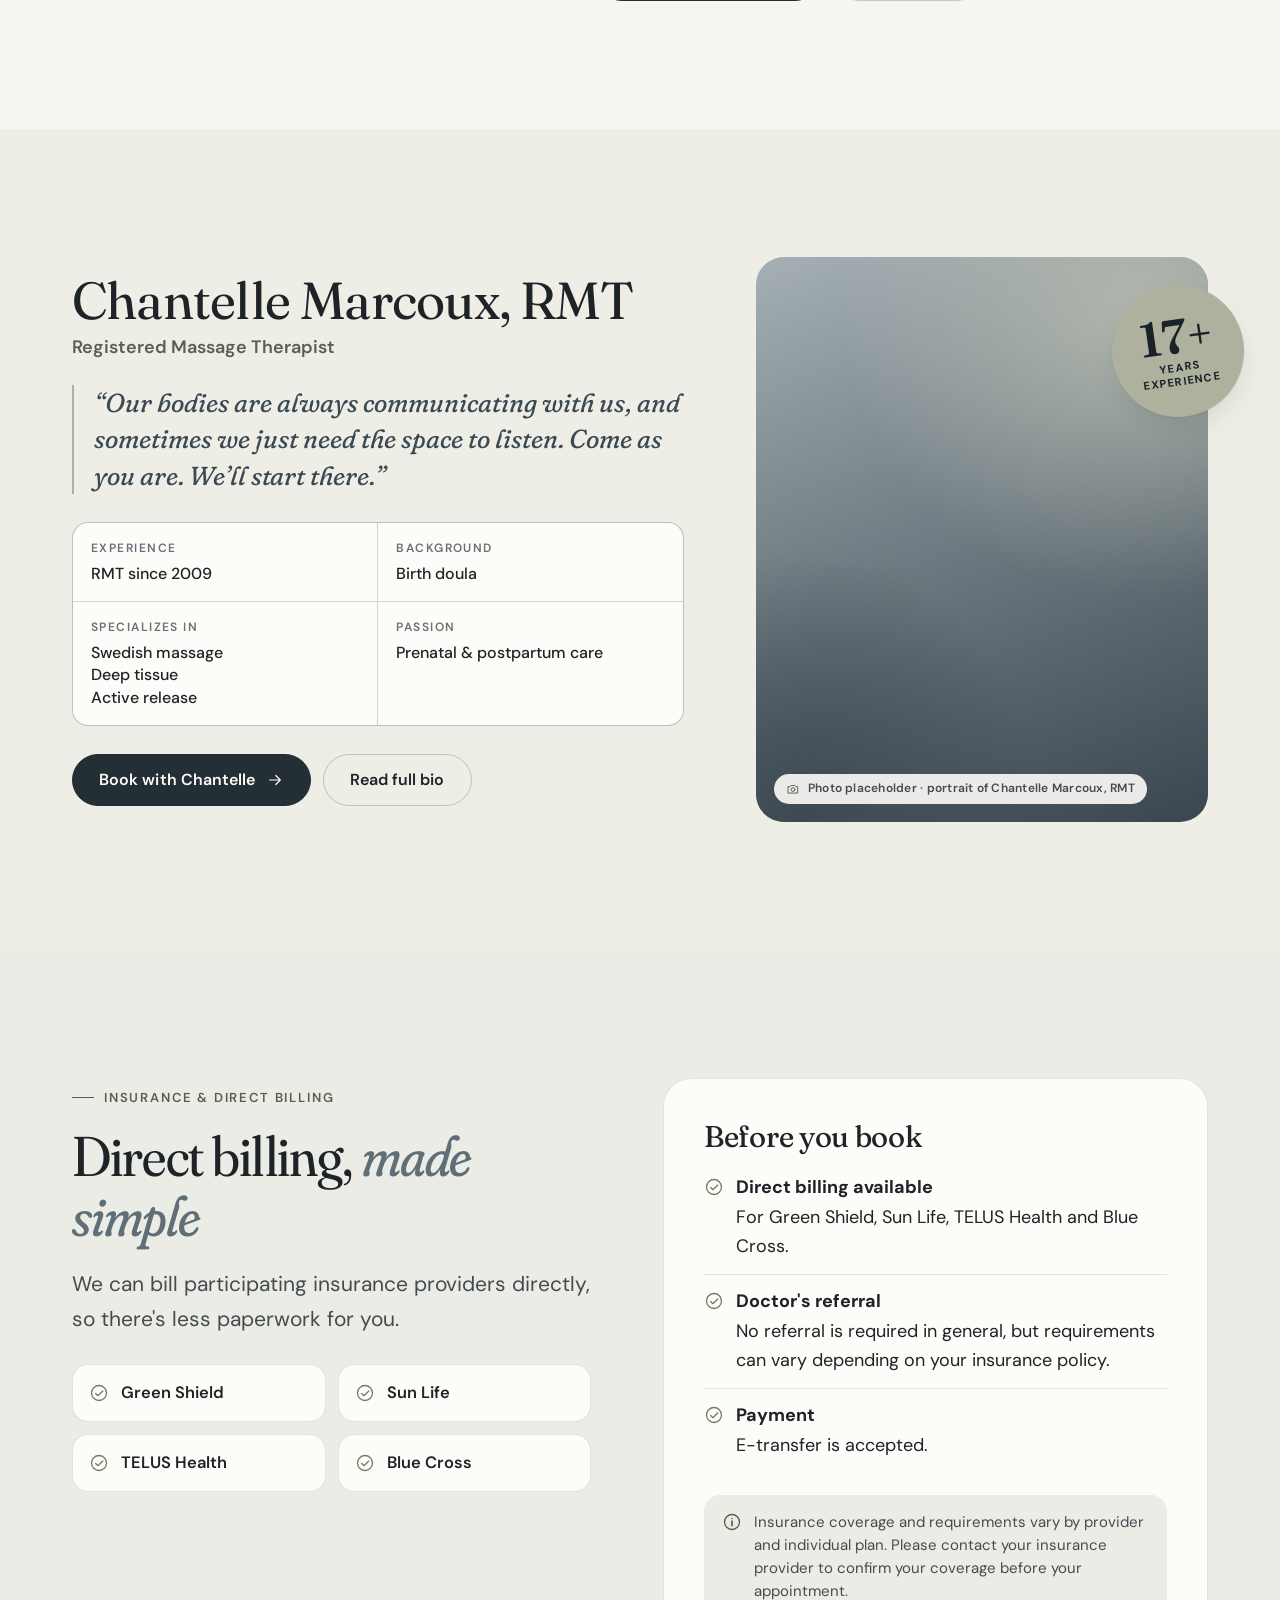
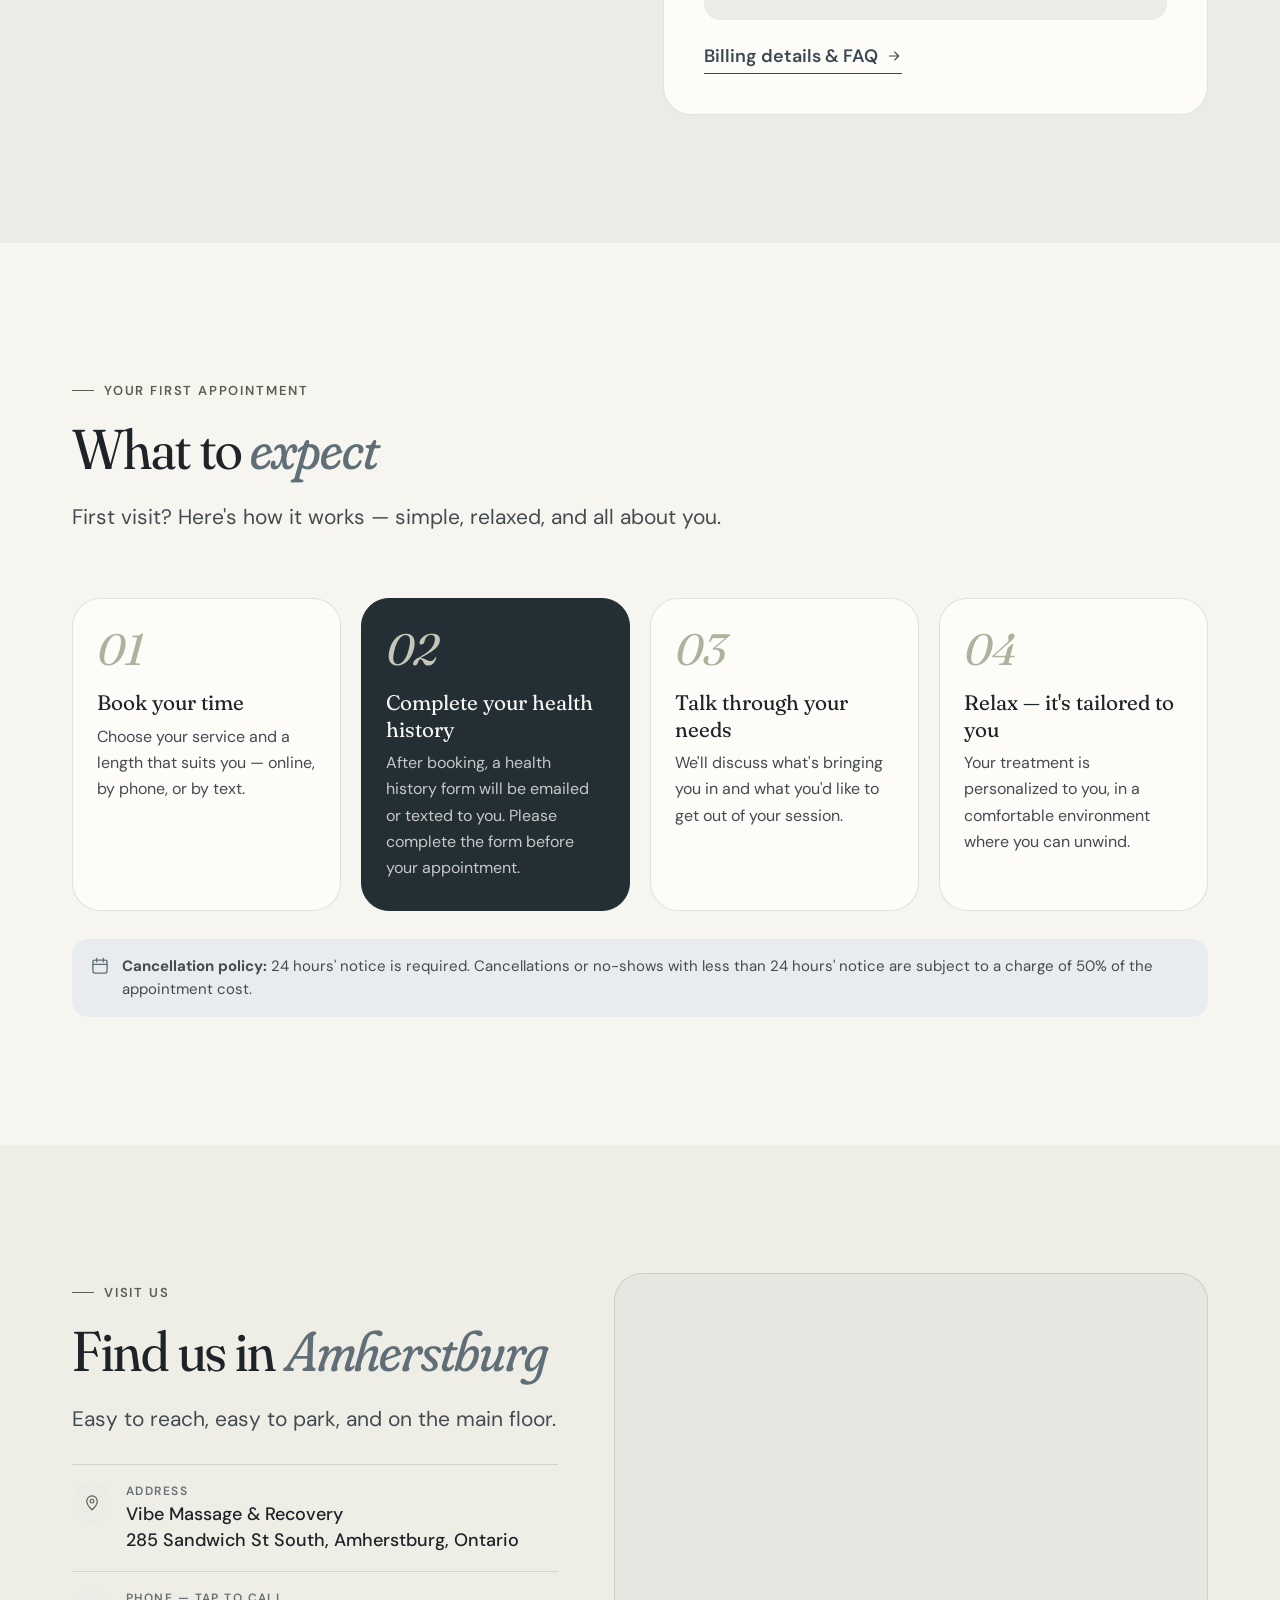
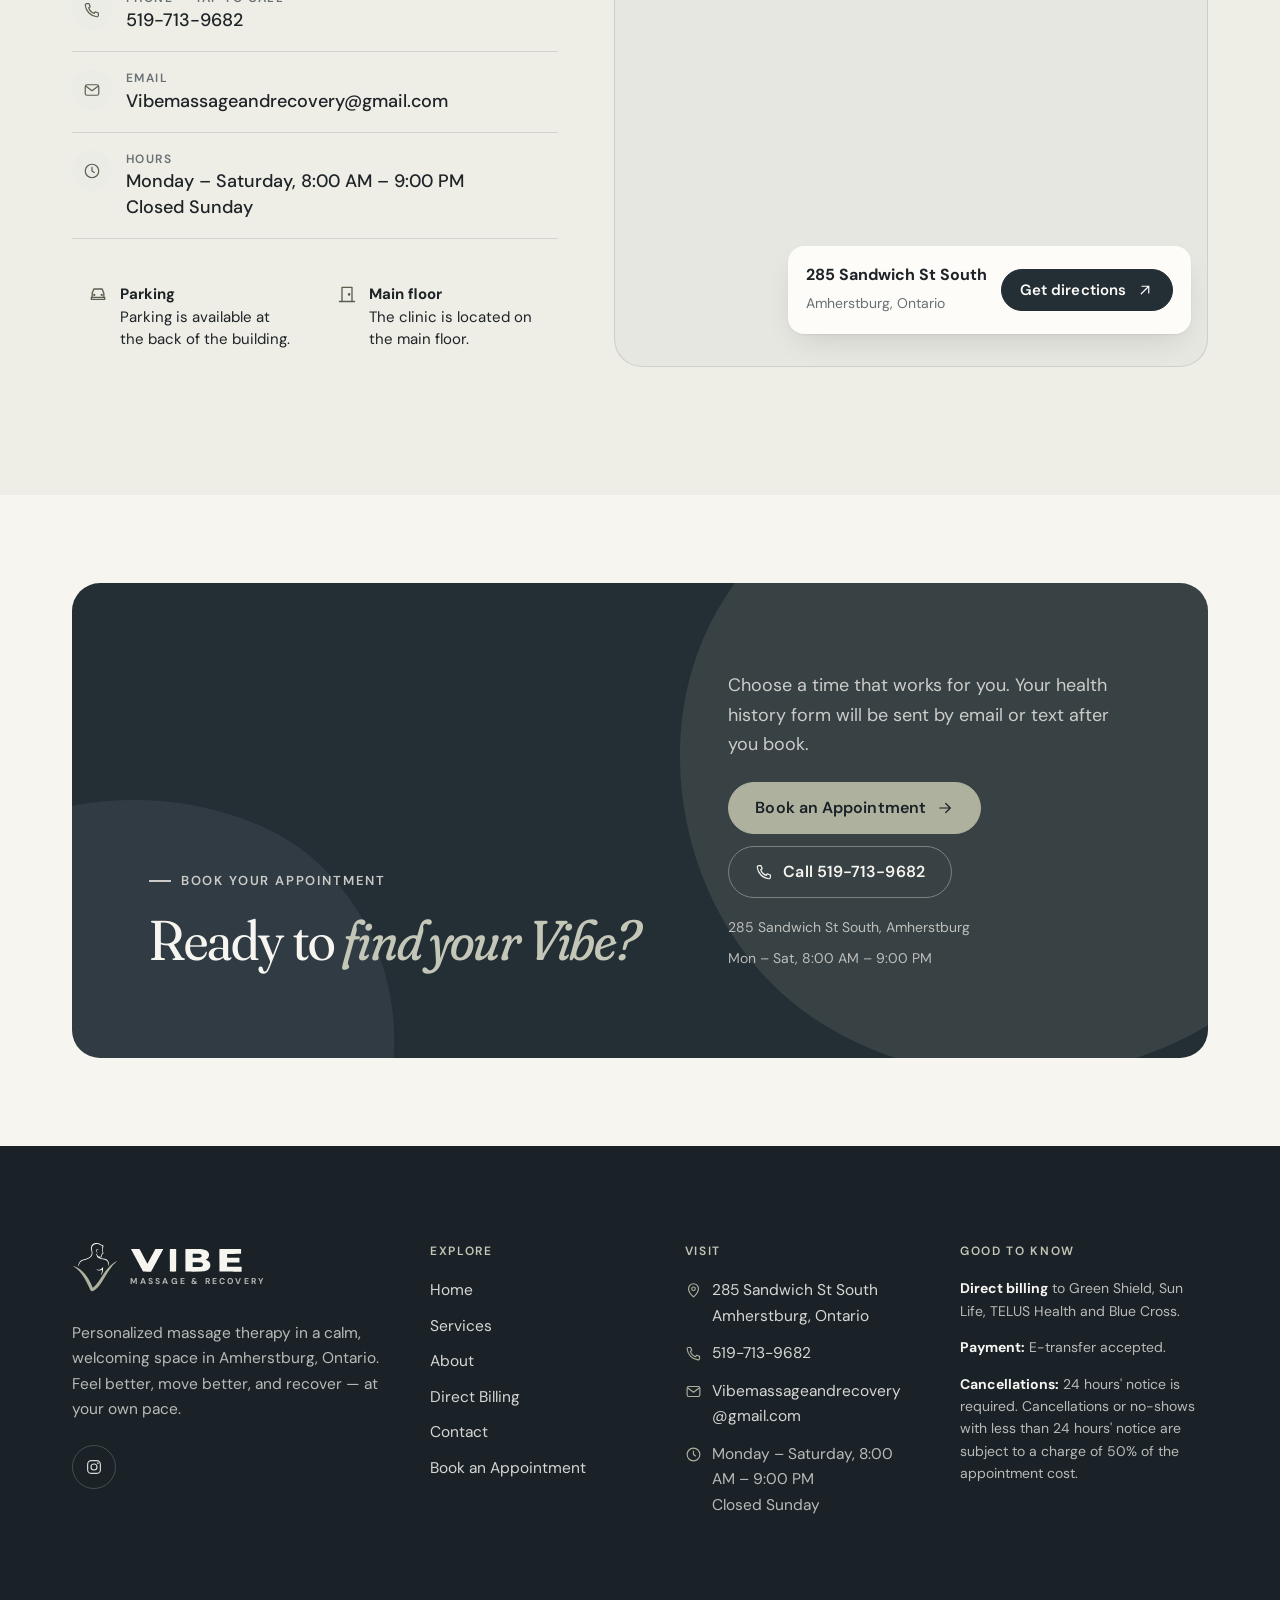
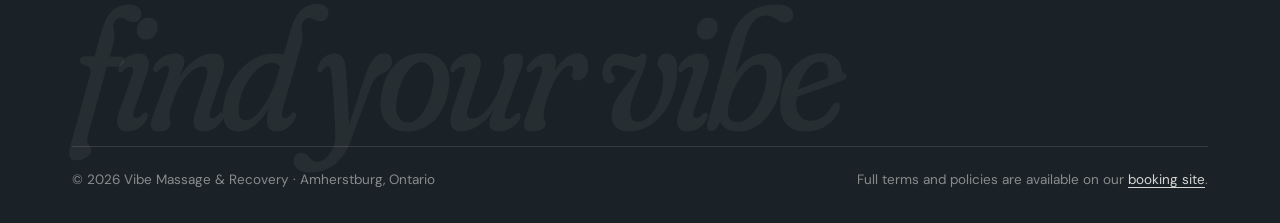
==== commit 1cc92f9b: "Link Instagram; remove placeholder Facebook links Instagram in the footer, on the Contact page and a" ====
--- a/index.html
+++ b/index.html
@@ -42,6 +42,10 @@
         "longitude": -83.108363
       },
       "hasMap": "https://maps.google.com/?cid=8364977269804153832",
+      "sameAs": [
+        "https://www.instagram.com/vibemassagenrecovery/",
+        "https://maps.google.com/?cid=8364977269804153832"
+      ],
       "areaServed": {
         "@type": "City",
         "name": "Amherstburg, Ontario"
@@ -466,9 +470,7 @@
 </a>
         <p>Personalized massage therapy in a calm, welcoming space in Amherstburg, Ontario. Feel better, move better, and recover — at your own pace.</p>
         <div class="social">
-          <!-- TODO: add the real Facebook and Instagram profile URLs -->
-          <a href="#" aria-label="Vibe Massage &amp; Recovery on Facebook (link coming soon)"><svg aria-hidden="true"><use href="#i-facebook"/></svg></a>
-          <a href="#" aria-label="Vibe Massage &amp; Recovery on Instagram (link coming soon)"><svg aria-hidden="true"><use href="#i-instagram"/></svg></a>
+          <a href="https://www.instagram.com/vibemassagenrecovery/" target="_blank" rel="noopener me" aria-label="Vibe Massage &amp; Recovery on Instagram"><svg aria-hidden="true"><use href="#i-instagram"/></svg></a>
         </div>
       </div>
       <div>
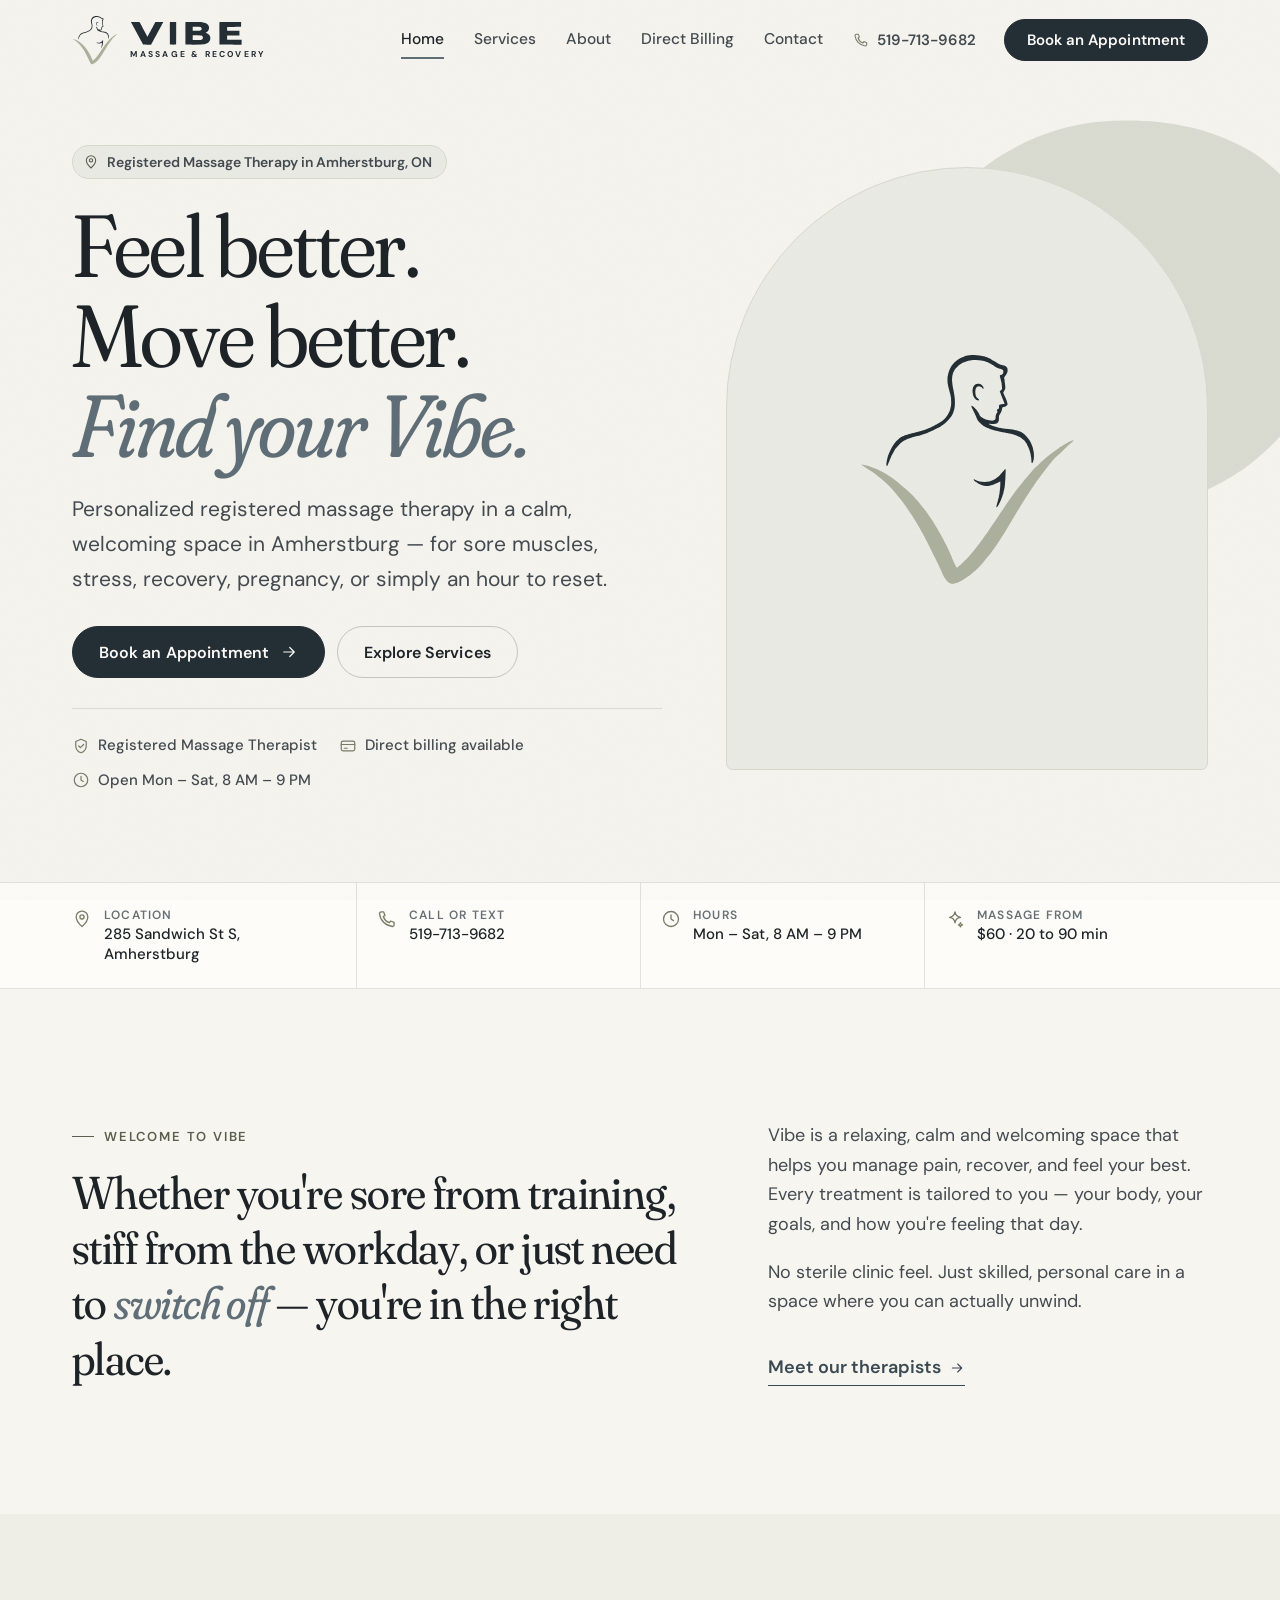
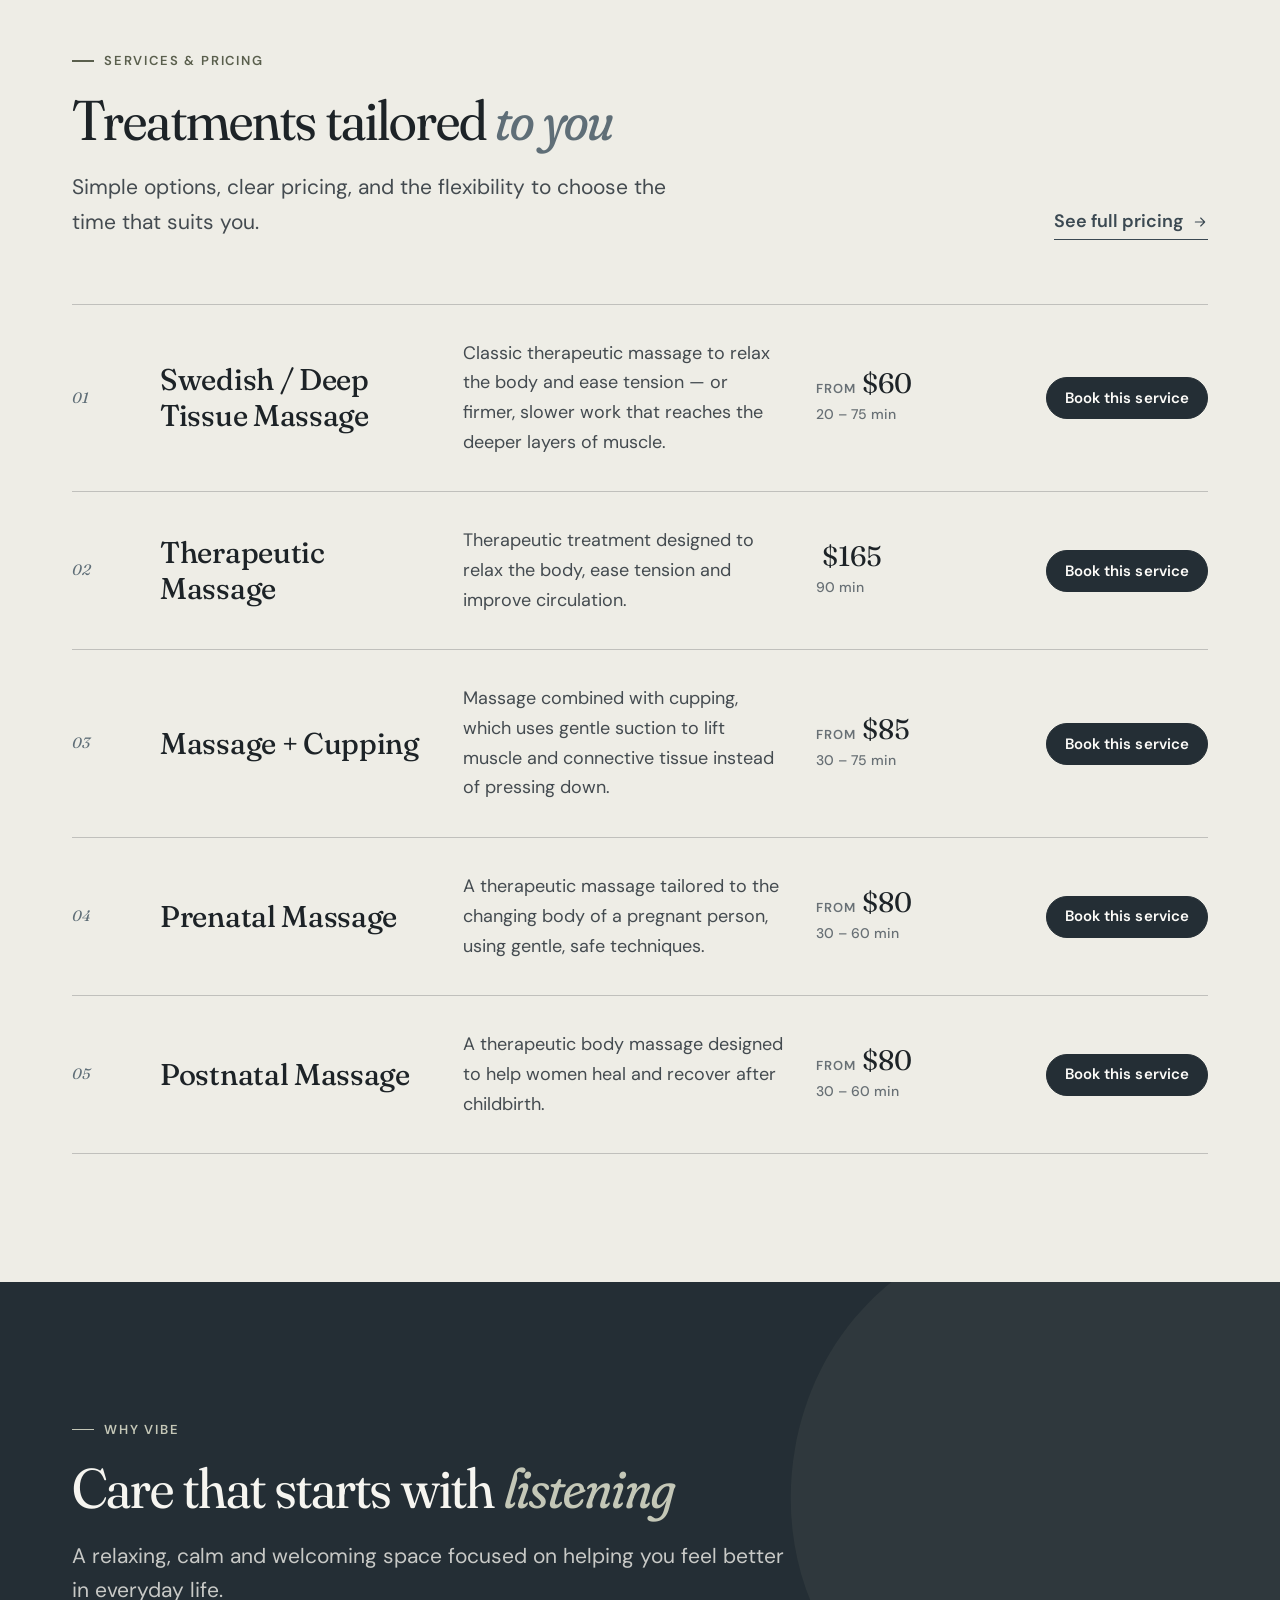
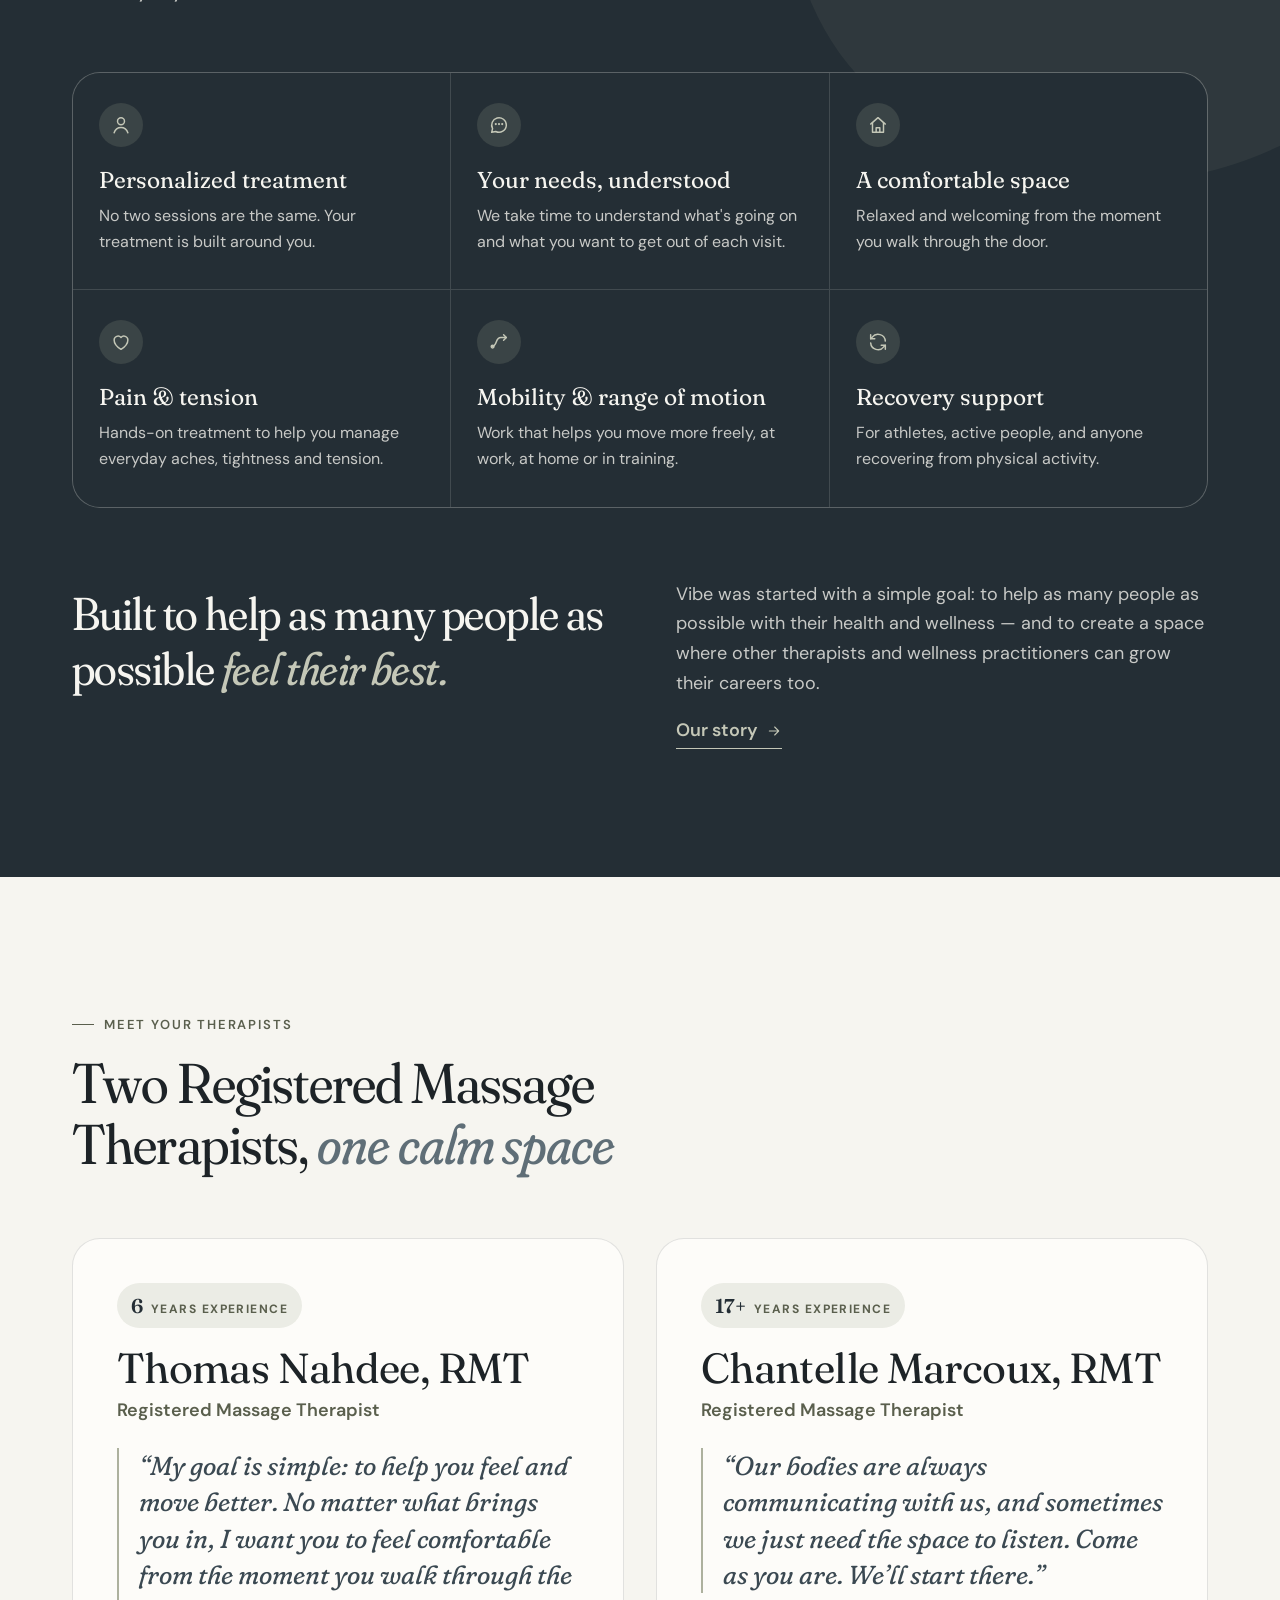
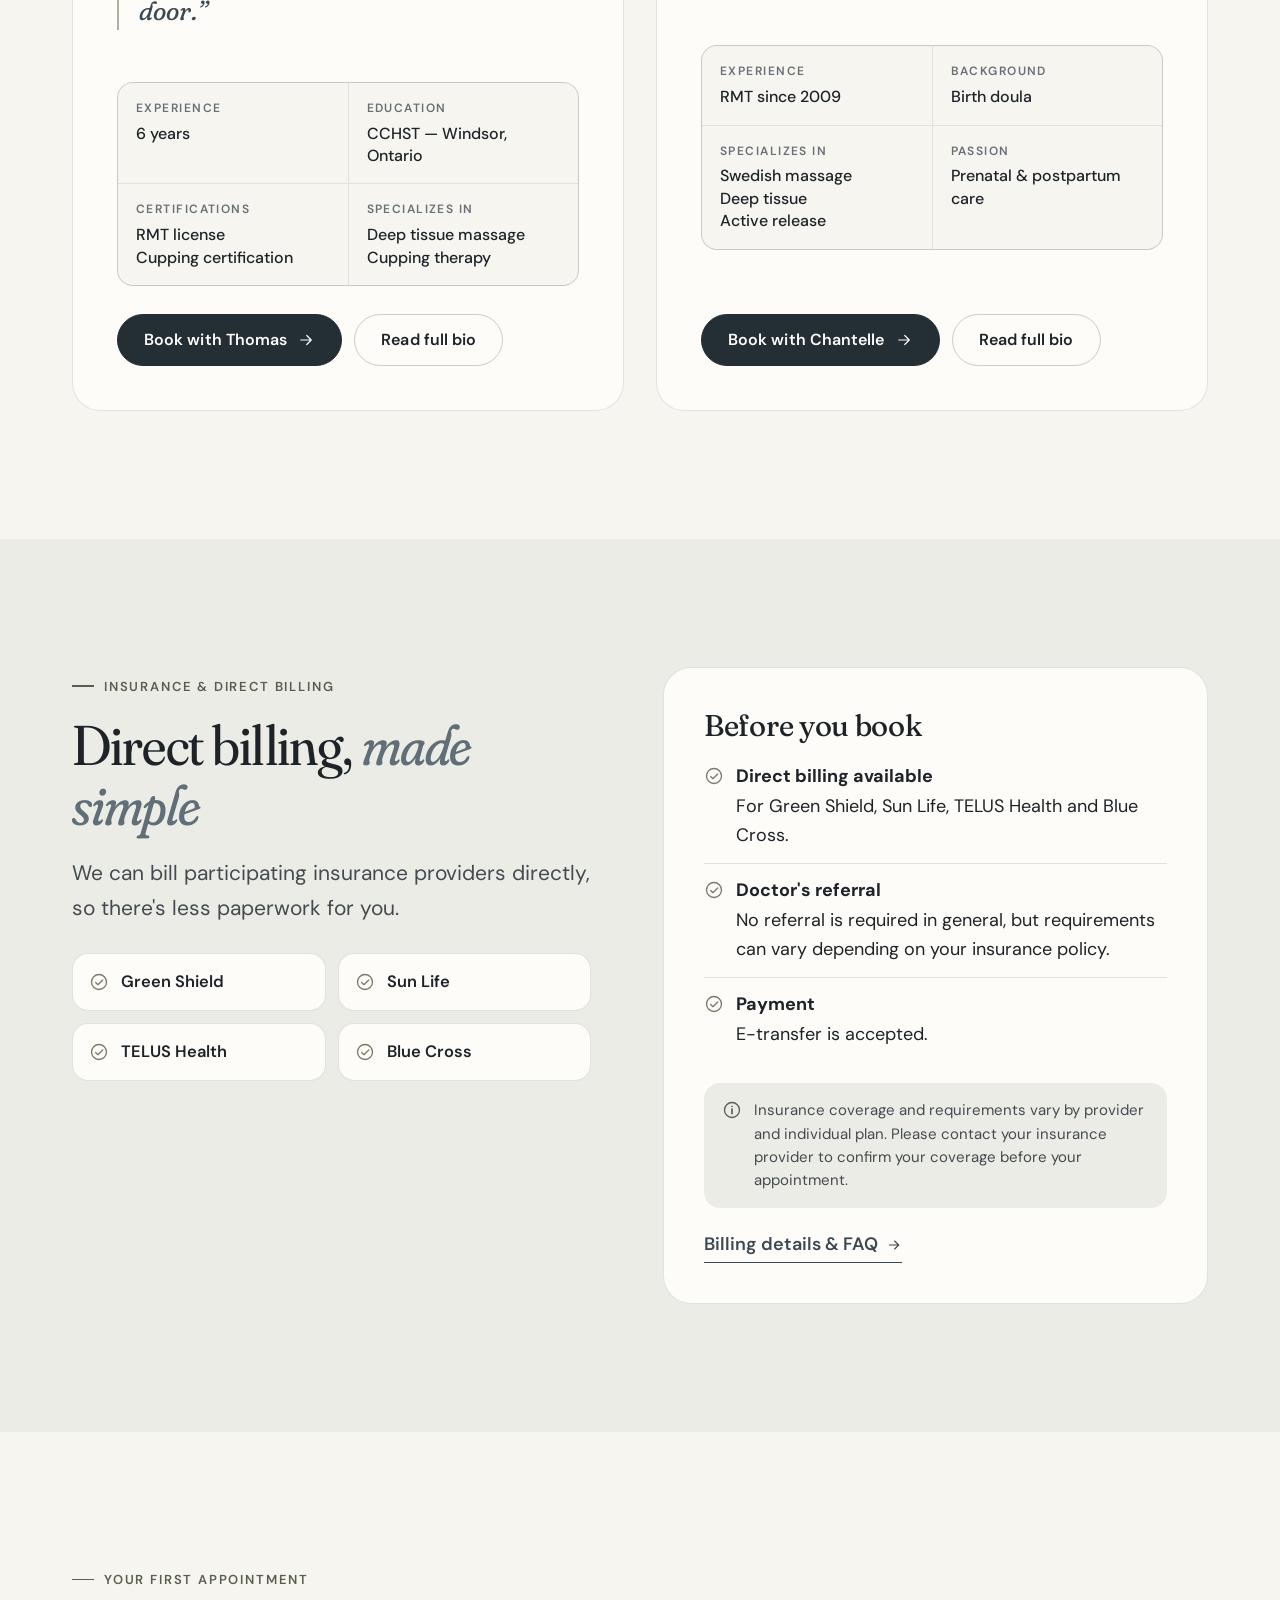
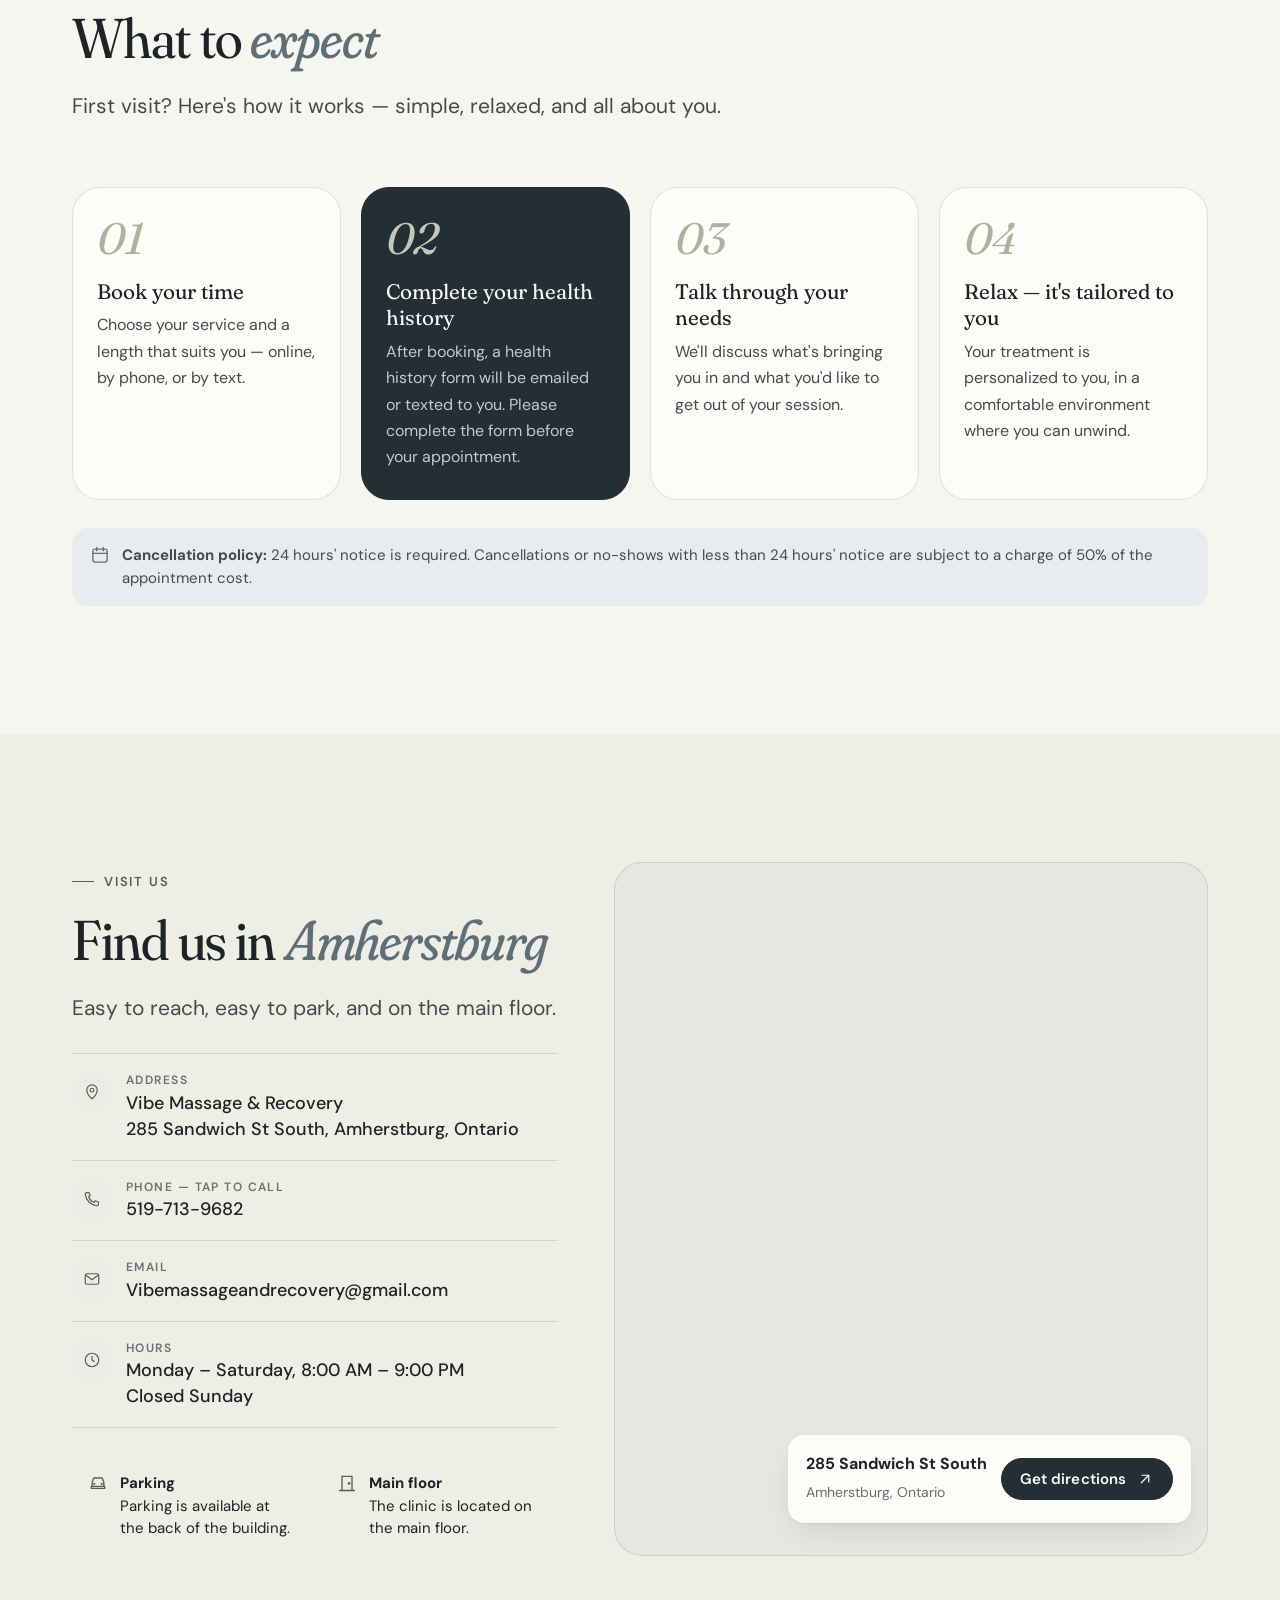
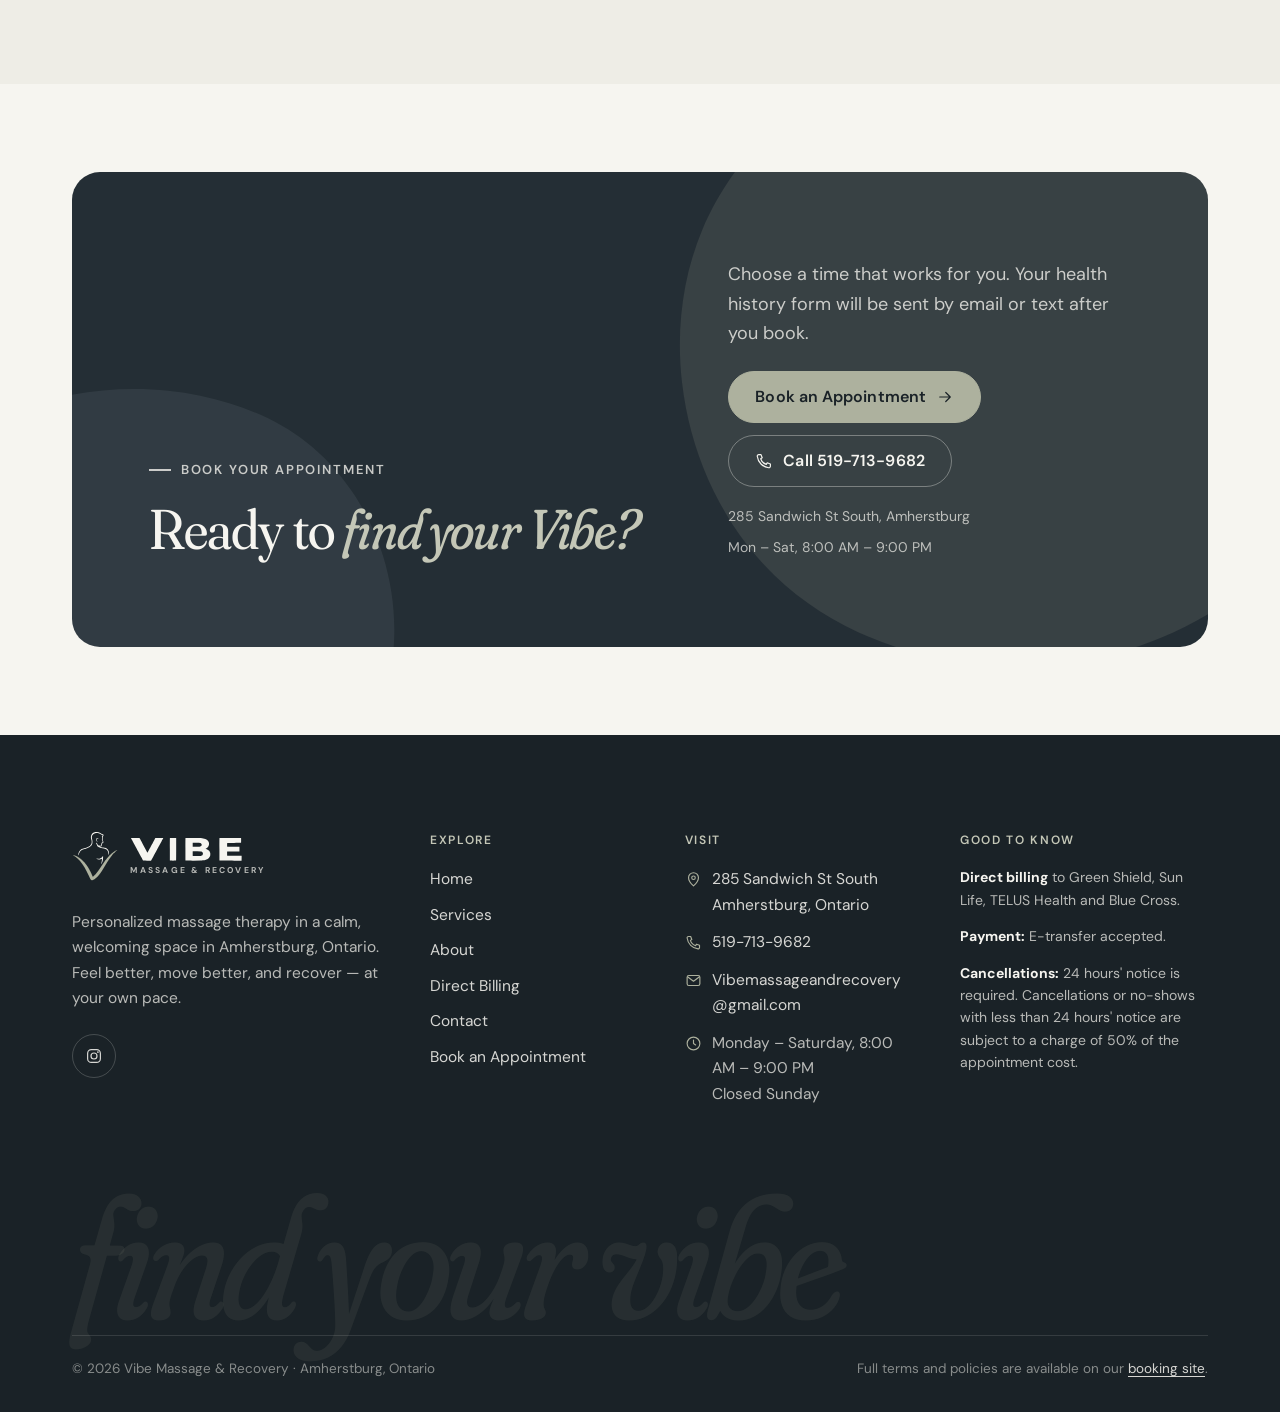
==== commit 2ae6e2a6: "Remove photo placeholders for launch - Services: drop the per-service photo frames - Home hero: logo" ====
--- a/index.html
+++ b/index.html
@@ -174,12 +174,9 @@
     </div>
     <div class="hero__media reveal reveal-d2">
       <svg class="organic hero__blob" viewBox="0 0 540 480" aria-hidden="true"><path fill="currentColor" d="M421 60c68 38 108 124 96 205-12 80-76 156-160 185-84 30-188 13-250-47C45 343 26 244 58 168 90 92 173 38 256 30c56-5 115 2 165 30Z"/></svg>
-      <div class="frame frame--arch">
-        <div class="ph" role="img" aria-label="massage treatment, warm natural light"><span class="ph__label"><svg aria-hidden="true"><use href="#i-camera"/></svg>Photo placeholder · massage treatment, warm natural light</span></div>
-      </div>
-      <div class="hero__card">
-        <span class="hero__card-icon"><svg aria-hidden="true"><use href="#i-leaf"/></svg></span>
-        <span><strong>6 years of experience</strong><span>Deep tissue &amp; cupping therapy</span></span>
+      <!-- Photos coming soon: swap this logo panel for a treatment photo (see README) -->
+      <div class="frame frame--arch hero__brand">
+        <img src="assets/img/logo-mark.svg" alt="" width="304" height="327" fetchpriority="high">
       </div>
     </div>
   </div>
@@ -309,57 +306,45 @@
   </div>
 </section>
 
-<section class="section" aria-labelledby="therapist-title">
-  <div class="container grid-2 grid-2--wide-right">
-    <div class="therapist__media reveal">
-      <div class="frame ratio-4x5">
-        <!-- Replace with a professional portrait of Thomas when available -->
-        <div class="ph ph--brown" role="img" aria-label="portrait of Thomas Nahdee, RMT"><span class="ph__label"><svg aria-hidden="true"><use href="#i-camera"/></svg>Photo placeholder · portrait of Thomas Nahdee, RMT</span></div>
-      </div>
-      <div class="therapist__badge"><div><strong>6</strong><span>Years<br>experience</span></div></div>
-    </div>
-    <div class="reveal reveal-d1">
+<section class="section" aria-labelledby="therapists-title">
+  <div class="container">
+    <div class="section-head reveal">
       <p class="eyebrow">Meet your therapists</p>
-      <h2 class="therapist__name" id="therapist-title">Thomas Nahdee, RMT</h2>
-      <p class="therapist__title">Registered Massage Therapist</p>
-      <blockquote class="quote">“My goal is simple: to help you feel and move better. No matter what brings you in, I want you to feel comfortable from the moment you walk through the door.”</blockquote>
-      <dl class="creds">
-        <div><dt>Experience</dt><dd>6 years</dd></div>
-        <div><dt>Education</dt><dd>CCHST — Windsor, Ontario</dd></div>
-        <div><dt>Certifications</dt><dd>RMT license<br>Cupping certification</dd></div>
-        <div><dt>Specializes in</dt><dd>Deep tissue massage<br>Cupping therapy</dd></div>
-      </dl>
-      <div class="btn-row">
-        <a class="btn" href="https://vibemassagerecovery.clinicsense.com/book/" target="_blank" rel="noopener" data-book>Book with Thomas <svg aria-hidden="true"><use href="#i-arrow"/></svg></a>
-        <a class="btn btn--secondary" href="about.html#thomas">Read full bio</a>
-      </div>
-    </div>
-  </div>
-</section>
-
-<section class="section section--paper2" aria-labelledby="chantelle-title">
-  <div class="container grid-2 grid-2--wide-left">
-    <div class="reveal">
-      <h2 class="therapist__name" id="chantelle-title">Chantelle Marcoux, RMT</h2>
-      <p class="therapist__title">Registered Massage Therapist</p>
-      <blockquote class="quote">“Our bodies are always communicating with us, and sometimes we just need the space to listen. Come as you are. We’ll start there.”</blockquote>
-      <dl class="creds">
-        <div><dt>Experience</dt><dd>RMT since 2009</dd></div>
-        <div><dt>Background</dt><dd>Birth doula</dd></div>
-        <div><dt>Specializes in</dt><dd>Swedish massage<br>Deep tissue<br>Active release</dd></div>
-        <div><dt>Passion</dt><dd>Prenatal &amp; postpartum care</dd></div>
-      </dl>
-      <div class="btn-row">
-        <a class="btn" href="https://vibemassagerecovery.clinicsense.com/book/" target="_blank" rel="noopener" data-book>Book with Chantelle <svg aria-hidden="true"><use href="#i-arrow"/></svg></a>
-        <a class="btn btn--secondary" href="about.html#chantelle">Read full bio</a>
-      </div>
-    </div>
-    <div class="therapist__media media-first reveal reveal-d1">
-      <div class="frame ratio-4x5">
-        <!-- Replace with a professional portrait of Chantelle when available -->
-        <div class="ph ph--brown" role="img" aria-label="portrait of Chantelle Marcoux, RMT"><span class="ph__label"><svg aria-hidden="true"><use href="#i-camera"/></svg>Photo placeholder · portrait of Chantelle Marcoux, RMT</span></div>
-      </div>
-      <div class="therapist__badge"><div><strong>17+</strong><span>Years<br>experience</span></div></div>
+      <h2 class="h2" id="therapists-title">Two Registered Massage Therapists, <em>one calm space</em></h2>
+    </div>
+    <div class="therapist-cards">
+      <article class="therapist-card reveal" aria-labelledby="therapist-title">
+        <p class="therapist-card__years"><strong>6</strong> years experience</p>
+        <h3 class="therapist__name" id="therapist-title">Thomas Nahdee, RMT</h3>
+        <p class="therapist__title">Registered Massage Therapist</p>
+        <blockquote class="quote">“My goal is simple: to help you feel and move better. No matter what brings you in, I want you to feel comfortable from the moment you walk through the door.”</blockquote>
+        <dl class="creds">
+          <div><dt>Experience</dt><dd>6 years</dd></div>
+          <div><dt>Education</dt><dd>CCHST — Windsor, Ontario</dd></div>
+          <div><dt>Certifications</dt><dd>RMT license<br>Cupping certification</dd></div>
+          <div><dt>Specializes in</dt><dd>Deep tissue massage<br>Cupping therapy</dd></div>
+        </dl>
+        <div class="btn-row">
+          <a class="btn" href="https://vibemassagerecovery.clinicsense.com/book/" target="_blank" rel="noopener" data-book>Book with Thomas <svg aria-hidden="true"><use href="#i-arrow"/></svg></a>
+          <a class="btn btn--secondary" href="about.html#thomas">Read full bio</a>
+        </div>
+      </article>
+      <article class="therapist-card reveal reveal-d1" aria-labelledby="chantelle-title">
+        <p class="therapist-card__years"><strong>17+</strong> years experience</p>
+        <h3 class="therapist__name" id="chantelle-title">Chantelle Marcoux, RMT</h3>
+        <p class="therapist__title">Registered Massage Therapist</p>
+        <blockquote class="quote">“Our bodies are always communicating with us, and sometimes we just need the space to listen. Come as you are. We’ll start there.”</blockquote>
+        <dl class="creds">
+          <div><dt>Experience</dt><dd>RMT since 2009</dd></div>
+          <div><dt>Background</dt><dd>Birth doula</dd></div>
+          <div><dt>Specializes in</dt><dd>Swedish massage<br>Deep tissue<br>Active release</dd></div>
+          <div><dt>Passion</dt><dd>Prenatal &amp; postpartum care</dd></div>
+        </dl>
+        <div class="btn-row">
+          <a class="btn" href="https://vibemassagerecovery.clinicsense.com/book/" target="_blank" rel="noopener" data-book>Book with Chantelle <svg aria-hidden="true"><use href="#i-arrow"/></svg></a>
+          <a class="btn btn--secondary" href="about.html#chantelle">Read full bio</a>
+        </div>
+      </article>
     </div>
   </div>
 </section>
--- a/assets/css/styles.css
+++ b/assets/css/styles.css
@@ -387,6 +387,9 @@
 
 .hero__media { position: relative; max-width: 520px; width: 100%; margin-inline: auto; }
 .hero__media .frame { aspect-ratio: 4 / 3; }
+.hero__brand { display: grid; place-items: center; background: var(--sage-100); border: 1px solid var(--sage-200); }
+@media (max-width: 959px) { .hero__media:has(.hero__brand) { display: none; } }
+.frame.hero__brand > img { position: static; inset: auto; width: 46%; height: auto; object-fit: contain; }
 @media (min-width: 960px) { .hero__media .frame { aspect-ratio: 4 / 5; } }
 .hero__blob { position: absolute; z-index: -1; width: 120%; right: -30%; top: -12%; color: var(--sage-200); opacity: .9; }
 .hero__card {
@@ -467,6 +470,18 @@
 .therapist__badge strong { display: block; font-family: var(--font-display); font-size: 40px; line-height: .9; }
 .therapist__badge span { display: block; font-size: 11px; font-weight: 700; letter-spacing: .12em; text-transform: uppercase; margin-top: 4px; line-height: 1.2; }
 @media (min-width: 960px) { .therapist__badge { right: -36px; width: 132px; height: 132px; } .therapist__badge strong { font-size: 48px; } }
+.therapist-cards { display: grid; gap: 24px; }
+@media (min-width: 960px) { .therapist-cards { grid-template-columns: 1fr 1fr; gap: 32px; } }
+.therapist-card { background: var(--white); border: 1px solid var(--line); border-radius: var(--radius-lg); padding: clamp(24px, 4vw, 44px); display: flex; flex-direction: column; }
+.therapist-card .creds { margin-bottom: 28px; }
+.therapist-card .btn-row { margin-top: auto; }
+.therapist-card .therapist__name { font-size: clamp(30px, 3.6vw, 42px); }
+.therapist-card__years {
+  display: inline-flex; align-items: baseline; gap: 8px; width: fit-content; margin: 0 0 18px;
+  padding: 6px 14px; border-radius: 999px; background: var(--sage-100); color: var(--sage-700);
+  font-size: 12px; font-weight: 700; letter-spacing: .12em; text-transform: uppercase;
+}
+.therapist-card__years strong { font-family: var(--font-display); font-size: 20px; letter-spacing: 0; color: var(--brown-900); }
 .therapist__name { font-family: var(--font-display); font-size: clamp(36px, 5vw, 52px); line-height: 1.05; letter-spacing: -0.015em; }
 .therapist__title { font-weight: 600; color: var(--sage-700); margin: 6px 0 22px; }
 .creds { display: grid; grid-template-columns: 1fr 1fr; gap: 1px; background: var(--line); border: 1px solid var(--line); border-radius: var(--radius); overflow: hidden; margin: 28px 0; }
